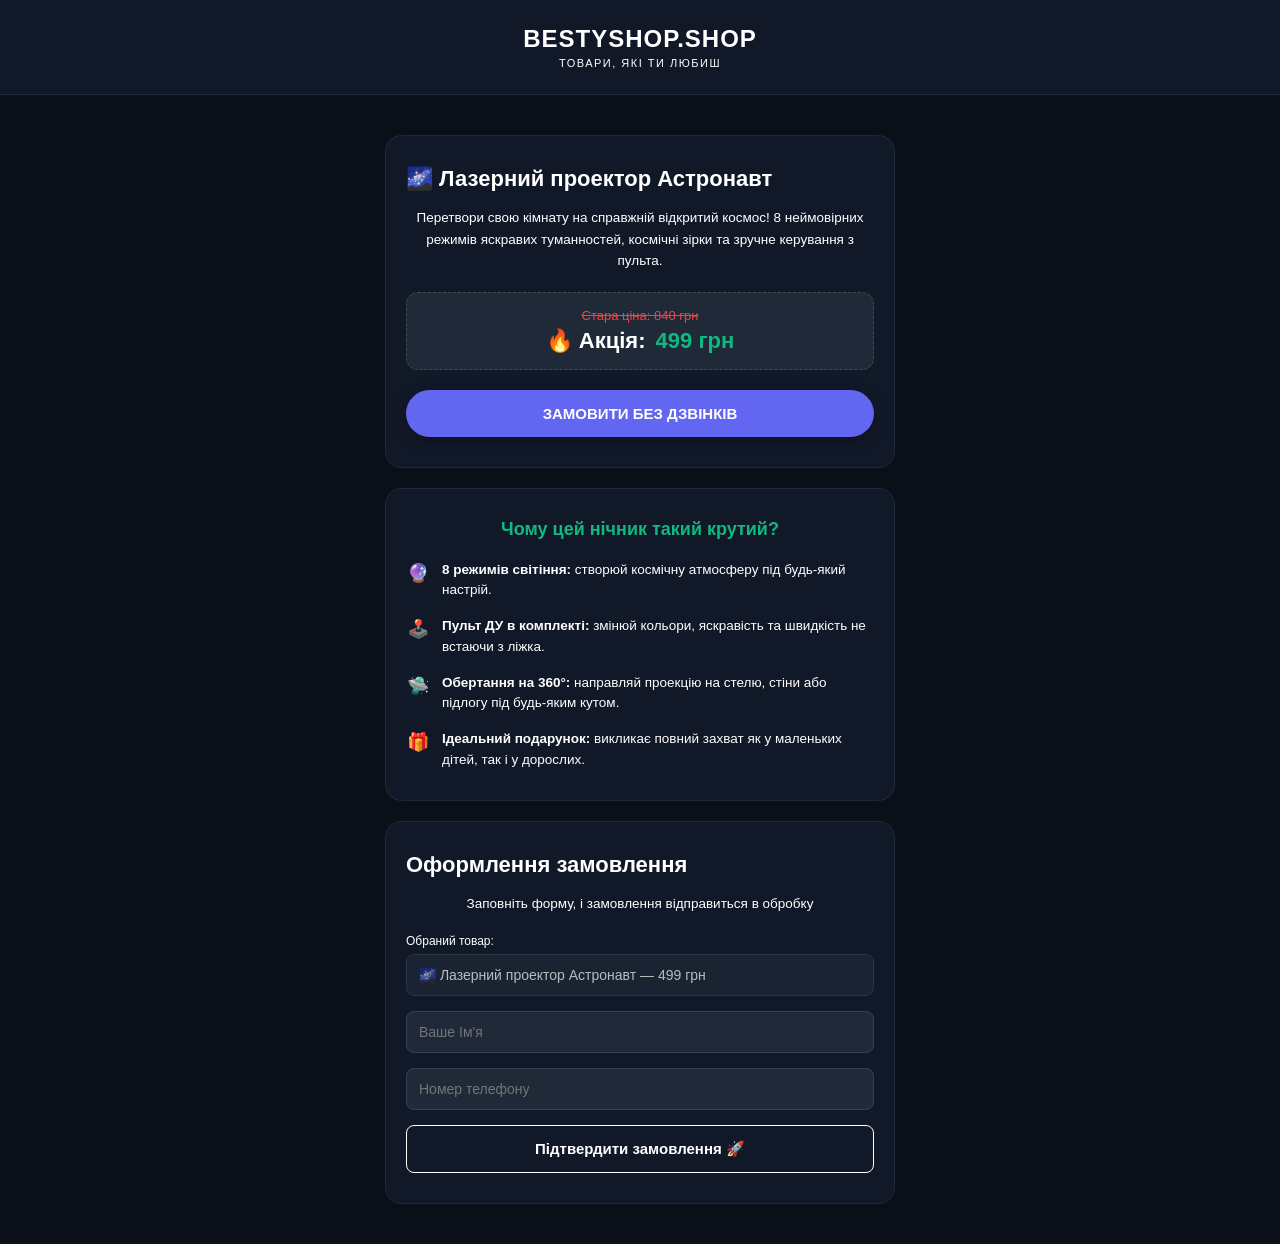
==== index.html @ 98877ea5 "Update index.html" ====
<!DOCTYPE html>
<html lang="uk">
<head>
    <meta charset="UTF-8">
    <meta name="viewport" content="width=device-width, initial-scale=1.0">
    <title id="siteTitle">Інтернет-магазин</title>
    <!-- Добавили версию v=7, чтобы гитхаб гарантированно сбросил кэш -->
    <link rel="stylesheet" href="style.css?v=7">
</head>
<body>

    <header>
        <div class="logo" id="mainLogo">LOGOTYPE</div>
        <p class="subtitle" id="mainSubtitle">ТОВАРИ, ЯКІ ТИ ЛЮБИШ</p>
    </header>

    <main>
        <!-- Головний блок товару -->
        <section class="main-offer-box">
            <h1 id="productName">Назва товару</h1>
            <p class="product-lead" id="productDescription">Короткий опис товару.</p>
            
            <div class="price-badge-box">
                <span class="old-price" id="oldPriceText">Стара ціна: 000 грн</span>
                <div class="action-price">
                    <span id="actionLabel">🔥 Акція:</span>
                    <span class="new-price" id="newPriceText">000 грн</span>
                </div>
            </div>
            
            <button class="order-anchor-btn" onclick="scrollToForm()" id="buttonText">ЗАМОВИТИ БЕЗ ДЗВІНКІВ</button>
        </section>

        <!-- Блок переваг -->
        <section class="benefits-box">
            <h2 id="benefitsTitle">Чому цей товар такий крутий?</h2>
            <div class="benefits-list" id="benefitsContainer">
                <!-- Картки вставляються автоматично -->
            </div>
        </section>

        <!-- Форма замовлення -->
        <section class="order-section" id="order-form-block">
            <div class="form-container">
                <h2>Оформлення замовлення</h2>
                <p class="form-subtitle" id="formSubtitle">Заповніть форму, і замовлення відправиться в обробку</p>
                
                <form id="landingOrderForm">
                    <label for="orderProduct" id="labelProduct">Обраний товар:</label>
                    <input type="text" id="orderProduct" readonly value="">
                    
                    <input type="text" id="userName" placeholder="Ваше Ім'я" required>
                    <input type="tel" id="userPhone" placeholder="Номер телефону" required>
                    
                    <button type="submit" class="submit-order-btn" id="submitBtnText">Підтвердити замовлення 🚀</button>
                </form>
            </div>
        </section>
    </main>

    <!-- СПЛИВАЮЧЕ ПОПАП ВІКНО ПО ЦЕНТРУ ЕКРАНА -->
    <div id="popupOverlay" class="popup-overlay">
        <div class="popup-box">
            <button class="popup-close-btn" onclick="closePopup()">&times;</button>
            <div id="statusMessage">
                <!-- Тут буде текст замовлення -->
            </div>
        </div>
    </div>

    <!-- ================================================================= -->
    <!-- ПОЛНОЦЕННЫЙ ПУЛЬТ УПРАВЛЕНИЯ САЙТОМ (РЕДАКТИРУЙ ТУТ) -->
    <!-- ================================================================= -->
    <script>
        const LANDING_CONFIG = {
            // 🎨 НАСТРОЙКА ЦВЕТОВ, БОРДЕРОВ И ДЕТАЛЕЙ Сайта
            styles: {
                bodyBg: "#0b0f17",          // Главный фон сайта
                headerBg: "#111827",        // Фон шапки сверху
                cardBg: "#111827",          // Фон основных блоков (оффер, преимущества, форма)
                priceBoxBg: "#1f2937",      // Фон плашки с ценами
                
                // Тексты и Акценты
                mainTextColor: "#ffffff",   // Цвет обычного текста (100% сочный белый)
                titleColor: "#ffffff",      // Цвет заголовков (H1, названий блоков)
                accentColor: "#10b981",     // Акцентный цвет (зеленая цена, заголовок преимуществ)
                oldPriceColor: "#ef4444",   // Цвет зачёркнутой старой цены
                
                // 🛑 НАСТРОЙКА БОРДЕРОВ (РАМОК БЛОКОВ)
                blockBorderSize: "1px",     // Толщина рамок блоков (1px, 2px, 3px и т.д.)
                blockBorderStyle: "solid",  // Стиль рамки блоков (solid — сплошная, dashed — пунктир)
                blockBorderColor: "#1f2937", // Цвет рамок вокруг блоков хедера и карточек
                
                // Поля ввода (Инпуты)
                inputBg: "#1f2937",         // Фон полей ввода имени и телефона
                inputTextColor: "#ffffff",  // Цвет текста, который вводит покупатель
                inputBorderColor: "#374151", // Цвет рамки вокруг инпутов
                
                // Кнопка 1 ("Заказать без звонков")
                btn1Bg: "#6366f1",          
                btn1HoverBg: "#4f46e5",     
                btn1TextColor: "#ffffff",   
                
                // Кнопка 2 (Нижняя кнопка формы)
                btn2Bg: "#111827",          
                btn2HoverBg: "#ffffff",     
                btn2TextColor: "#ffffff",   
                btn2TextHoverColor: "#111827" 
            },

            // 📝 НАСТРОЙКА ТЕКСТА И ОФФЕРА
            pageTitle: "Офіційний магазин | Купити вигідно",
            logoText: "bestyshop.shop",
            subtitleText: "ТОВАРИ, ЯКІ ТИ ЛЮБИШ",
            productName: "🌌 Лазерний проектор Астронавт",
            productDesc: "Перетвори свою кімнату на справжній відкритий космос! 8 неймовірних режимів яскравих туманностей, космічні зірки та зручне керування з пульта.",
            oldPrice: "Стара ціна: 840 грн",
            actionLabel: "🔥 Акція:",
            newPrice: "499 грн",
            buttonText: "ЗАМОВИТИ БЕЗ ДЗВІНКІВ",

            benefitsTitle: "Чому цей нічник такий крутий?",
            benefits: [
                { icon: "🔮", title: "8 режимів світіння:", text: "створюй космічну атмосферу під будь-який настрій." },
                { icon: "🕹️", title: "Пульт ДУ в комплекті:", text: "змінюй кольори, яскравість та швидкість не встаючи з ліжка." },
                { icon: "🛸", title: "Обертання на 360°:", text: "направляй проекцію на стелю, стіни або підлогу під будь-яким кутом." },
                { icon: "🎁", title: "Ідеальний подарунок:", text: "викликає повний захват як у маленьких дітей, так і у дорослих." }
            ]
        };

        // =================================================================
        // ЛОГИКА ДИНАМИЧЕСКОГО ПЕРЕКРАШИВАНИЯ И СТИЛИЗАЦИИ
        // =================================================================
        function applyStyles() {
            const root = document.documentElement;
            const s = LANDING_CONFIG.styles;
            
            root.style.setProperty('--body-bg', s.bodyBg);
            root.style.setProperty('--header-bg', s.headerBg);
            root.style.setProperty('--card-bg', s.cardBg);
            root.style.setProperty('--price-box-bg', s.priceBoxBg);
            root.style.setProperty('--main-text-color', s.mainTextColor);
            root.style.setProperty('--title-color', s.titleColor);
            root.style.setProperty('--accent-color', s.accentColor);
            root.style.setProperty('--old-price-color', s.oldPriceColor);
            
            root.style.setProperty('--block-border-size', s.blockBorderSize);
            root.style.setProperty('--block-border-style', s.blockBorderStyle);
            root.style.setProperty('--block-border-color', s.blockBorderColor);
            
            root.style.setProperty('--input-bg', s.inputBg);
            root.style.setProperty('--input-text-color', s.inputTextColor);
            root.style.setProperty('--input-border-color', s.inputBorderColor);
            root.style.setProperty('--btn1-bg', s.btn1Bg);
            root.style.setProperty('--btn1-hover-bg', s.btn1HoverBg);
            root.style.setProperty('--btn1-text-color', s.btn1TextColor);
            root.style.setProperty('--btn2-bg', s.btn2Bg);
            root.style.setProperty('--btn2-hover-bg', s.btn2HoverBg);
            root.style.setProperty('--btn2-text-color', s.btn2TextColor);
            root.style.setProperty('--btn2-text-hover-color', s.btn2TextHoverColor);
        }

        function initLanding() {
            applyStyles();

            document.title = LANDING_CONFIG.pageTitle;
            document.getElementById('mainLogo').innerText = LANDING_CONFIG.logoText;
            document.getElementById('mainSubtitle').innerText = LANDING_CONFIG.subtitleText;
            document.getElementById('productName').innerText = LANDING_CONFIG.productName;
            document.getElementById('productDescription').innerText = LANDING_CONFIG.productDesc;
            document.getElementById('oldPriceText').innerText = LANDING_CONFIG.oldPrice;
            document.getElementById('actionLabel').innerText = LANDING_CONFIG.actionLabel;
            document.getElementById('newPriceText').innerText = LANDING_CONFIG.newPrice;
            document.getElementById('buttonText').innerText = LANDING_CONFIG.buttonText;
            document.getElementById('benefitsTitle').innerText = LANDING_CONFIG.benefitsTitle;
            document.getElementById('orderProduct').value = `${LANDING_CONFIG.productName} — ${LANDING_CONFIG.newPrice}`;

            const container = document.getElementById('benefitsContainer');
            container.innerHTML = '';
            
            LANDING_CONFIG.benefits.forEach(item => {
                const row = document.createElement('div');
                row.className = 'benefit-item';
                row.innerHTML = `
                    <div class="benefit-icon">${item.icon}</div>
                    <div class="benefit-content">
                        <strong>${item.title}</strong> ${item.text}
                    </div>
                `;
                container.appendChild(row);
            });
        }

                                   function scrollToForm() {
            document.getElementById('order-form-block').scrollIntoView({ behavior: 'smooth' });
        }

        // Обработка формы, показ попапа и отправка в Телеграм
        document.getElementById('landingOrderForm').addEventListener('submit', function(e) {
            e.preventDefault();
            
            const product = document.getElementById('orderProduct').value;
            const name = document.getElementById('userName').value;
            const phone = document.getElementById('userPhone').value;
            const status = document.getElementById('statusMessage');
            
            // 1. Формируем текст для попапа на сайте
            status.innerHTML = `<h3>🎉 Замовлення прийнято!</h3>
                                <p class="popup-p">Ми вже передали вашу заявку менеджеру.</p>
                                <hr class="popup-hr">
                                <p class="popup-detail"><b>Товар:</b> ${product}</p>
                                <p class="popup-detail"><b>Ім'я:</b> ${name}</p>
                                <p class="popup-detail"><b>Телефон:</b> ${phone}</p>`;
            
            // 2. Включаем показ белого попапа на экране
            document.getElementById('popupOverlay').classList.add('active');

            // 3. Сообщение для Телеграма
            const message = `🔔 <b>Новая заявка!</b>\n📦 <b>Товар:</b> ${product}\n👤 <b>Имя:</b> ${name}\n📞 <b>Телефон:</b> ${phone}`;
            
            // 4. Безопасная расшифровка токена и ID чата "на лету"
            const encToken = 'ODgwNjE4OTkzMTpBQUdxOGtaQmllV3h0SU9HNzVCbVVsdXlZaUpvd2ZoWTNn';
            const encChatId = 'NTA5MDk4NzA0'; // Твой ID чата (509098704) в зашифрованном виде
            
            const token = atob(encToken); 
            const chatId = atob(encChatId); 
            const url = `https://telegram.org{token}/sendMessage`;

            fetch(url, {
                method: 'POST',
                headers: { 'Content-Type': 'application/json' },
                body: JSON.stringify({
                    chat_id: chatId,
                    text: message,
                    parse_mode: 'HTML'
                })
            })
            .then(response => {
                if (!response.ok) {
                    console.error('Ошибка отправки в Телеграм');
                }
            })
            .catch(error => console.error('Ошибка сети:', error));

            // 5. Сбрасываем поля формы
            document.getElementById('landingOrderForm').reset();
            document.getElementById('orderProduct').value = `${LANDING_CONFIG.productName} — ${LANDING_CONFIG.newPrice}`;
        }); // Все скобки закрыты!

        function closePopup() {
            document.getElementById('popupOverlay').classList.remove('active');
        }

        window.onload = initLanding;
 </script>
</body>
</html>
---- style.css ----
body {
    margin: 0;
    font-family: -apple-system, BlinkMacSystemFont, "Segoe UI", Roboto, Helvetica, Arial, sans-serif;
    background: var(--body-bg);
    color: var(--main-text-color);
    overflow-x: hidden;
}
header {
    width: 100%;
    padding: 25px 20px;
    text-align: center;
    background: var(--header-bg);
    border-bottom: var(--block-border-size) var(--block-border-style) var(--block-border-color);
    box-sizing: border-box;
}
.logo {
    font-size: 24px;
    font-weight: 800;
    color: var(--title-color);
    text-transform: uppercase;
    letter-spacing: 1px;
}
.subtitle {
    color: var(--main-text-color);
    margin: 4px 0 0 0;
    font-size: 11px;
    text-transform: uppercase;
    letter-spacing: 1.5px;
}
main {
    max-width: 550px;
    margin: 0 auto;
    padding: 20px;
    box-sizing: border-box;
}

/* КАРТОЧКИ КОНТЕНТА С УПРАВЛЯЕМЫМИ БОРДЕРАМИ */
.main-offer-box, .benefits-box, .form-container {
    background: var(--card-bg);
    border: var(--block-border-size) var(--block-border-style) var(--block-border-color);
    border-radius: 16px;
    padding: 30px 20px;
    margin: 20px 0;
    box-sizing: border-box;
}
.main-offer-box h1, .form-container h2 {
    font-size: 22px;
    font-weight: 700;
    margin: 0 0 15px 0;
    color: var(--title-color);
}
.product-lead, .form-subtitle {
    font-size: 13.5px;
    line-height: 1.6;
    color: var(--main-text-color);
    margin: 0 0 20px 0;
    text-align: center;
}

/* ПЛАШКА ЦЕН */
.price-badge-box {
    background: var(--price-box-bg);
    border: 1px dashed rgba(255,255,255,0.15);
    border-radius: 12px;
    padding: 15px;
    margin-bottom: 20px;
    text-align: center;
}
.old-price {
    display: block;
    text-decoration: line-through;
    color: var(--old-price-color);
    font-size: 13px;
    margin-bottom: 5px;
}
.action-price {
    font-size: 22px;
    font-weight: 800;
    color: var(--title-color);
}
.new-price {
    color: var(--accent-color);
    margin-left: 4px;
}

/* КНОПКА 1 (КАПСУЛА) */
.order-anchor-btn {
    width: 100%;
    padding: 15px;
    background: var(--btn1-bg);
    color: var(--btn1-text-color);
    border: none;
    border-radius: 25px;
    font-size: 15px;
    font-weight: 700;
    cursor: pointer;
    text-transform: uppercase;
    box-shadow: 0 4px 14px rgba(0, 0, 0, 0.2);
    transition: background 0.2s, transform 0.1s;
}
.order-anchor-btn:hover { background: var(--btn1-hover-bg); }
.order-anchor-btn:active { transform: scale(0.98); }

/* ПРЕИМУЩЕСТВА */
.benefits-box h2 {
    font-size: 18px;
    font-weight: 700;
    text-align: center;
    margin: 0 0 20px 0;
    color: var(--accent-color);
}
.benefits-list {
    display: flex;
    flex-direction: column;
    gap: 16px;
}
.benefit-item {
    display: flex;
    align-items: flex-start;
    gap: 12px;
    font-size: 13.5px;
    line-height: 1.5;
}
.benefit-icon {
    font-size: 18px;
    min-width: 24px;
    text-align: center;
}
.benefit-content strong {
    color: var(--title-color);
}

/* ПОЛЯ ВВОДА (ИНПУТЫ) */
form label { display: block; margin-bottom: 6px; color: var(--main-text-color); font-size: 12px; }
form input {
    width: 100%;
    padding: 12px;
    margin-bottom: 15px;
    border-radius: 8px;
    border: 1px solid var(--input-border-color);
    background: var(--input-bg);
    color: var(--input-text-color);
    font-size: 14px;
    box-sizing: border-box;
}
form input:focus { border-color: var(--btn1-bg); outline: none; }
#orderProduct { opacity: 0.7; cursor: not-allowed; }

/* КНОПКА 2 (ОТПРАВКА) */
.submit-order-btn {
    width: 100%;
    padding: 14px;
    background: var(--btn2-bg);
    border: 1px solid var(--title-color);
    border-radius: 8px;
    color: var(--btn2-text-color);
    font-size: 15px;
    font-weight: 700;
    cursor: pointer;
    transition: all 0.2s;
}
.submit-order-btn:hover { 
    background: var(--btn2-hover-bg); 
    color: var(--btn2-text-hover-color); 
}

/* СТИЛИ ДЛЯ МОДНОГО ПОПАПУ ПО ЦЕНТРУ ЕКРАНА */
.popup-overlay {
    position: fixed;
    top: 0;
    left: 0;
    width: 100%;
    height: 100%;
    background: rgba(0, 0, 0, 0.75);
    backdrop-filter: blur(4px);
    display: flex;
    align-items: center;
    justify-content: center;
    z-index: 1000;
    opacity: 0;
    pointer-events: none;
    transition: opacity 0.3s ease;
}
.popup-overlay.active {
    opacity: 1;
    pointer-events: auto;
}
.popup-box {
    background: #ffffff; 
    color: #111827;     
    padding: 35px 25px;
    border-radius: 20px;
    max-width: 400px;
    width: 90%;
    position: relative;
    box-shadow: 0 25px 50px -12px rgba(0, 0, 0, 0.5);
    text-align: center;
    box-sizing: border-box;
    transform: scale(0.85);
    transition: transform 0.3s ease;
}
.popup-overlay.active .popup-box {
    transform: scale(1);
}
.popup-close-btn {
    position: absolute;
    top: 12px;
    right: 15px;
    background: transparent;
    border: none;
    font-size: 28px;
    font-weight: 300;
    color: #9ca3af;
    cursor: pointer;
    line-height: 1;
}
.popup-close-btn:hover { color: #111827; }

#statusMessage h3 {
    margin: 0 0 10px 0;
    color: #10b981; 
    font-size: 22px;
}
.popup-p { margin: 0 0 15px 0; color: #4b5563; font-size: 14px; }
.popup-hr { border: none; border-top: 1px solid #e5e7eb; margin: 15px 0; }
.popup-detail { text-align: left; margin: 6px 0; font-size: 14px; color: #111827; }
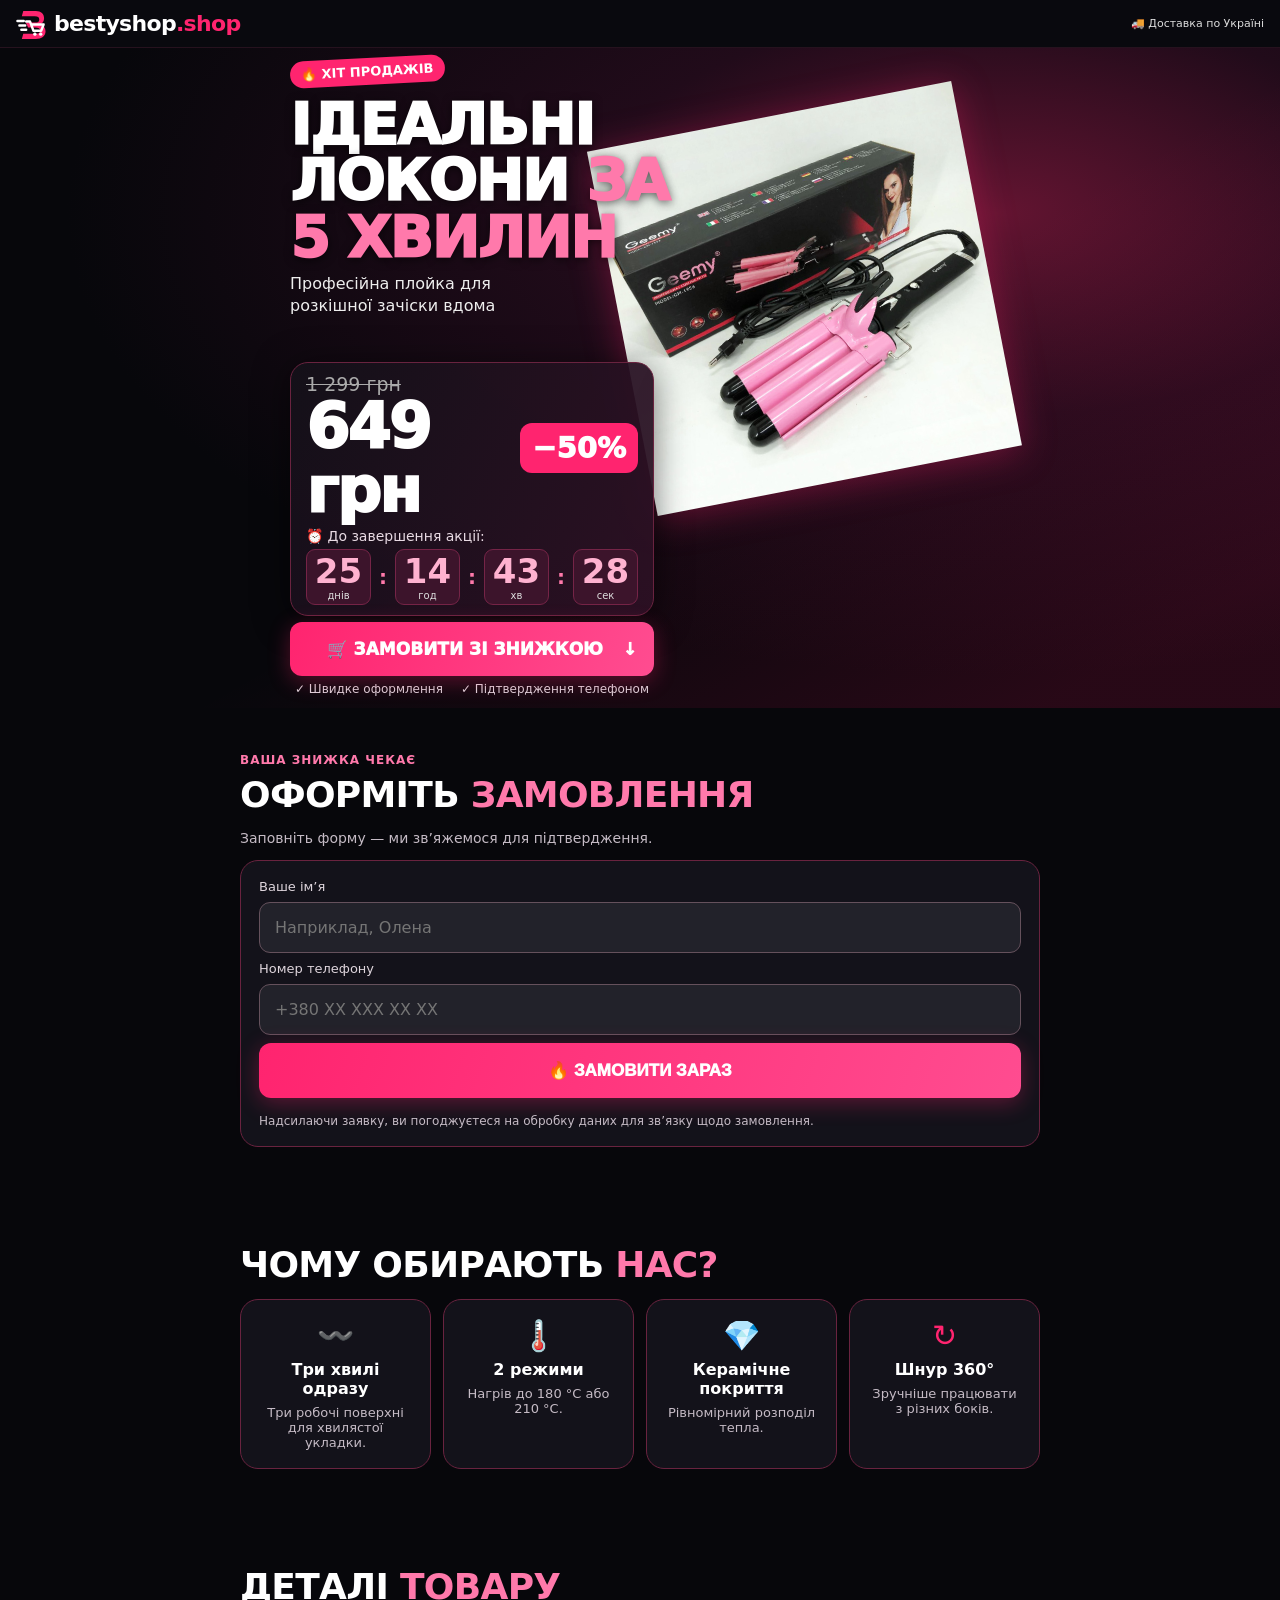
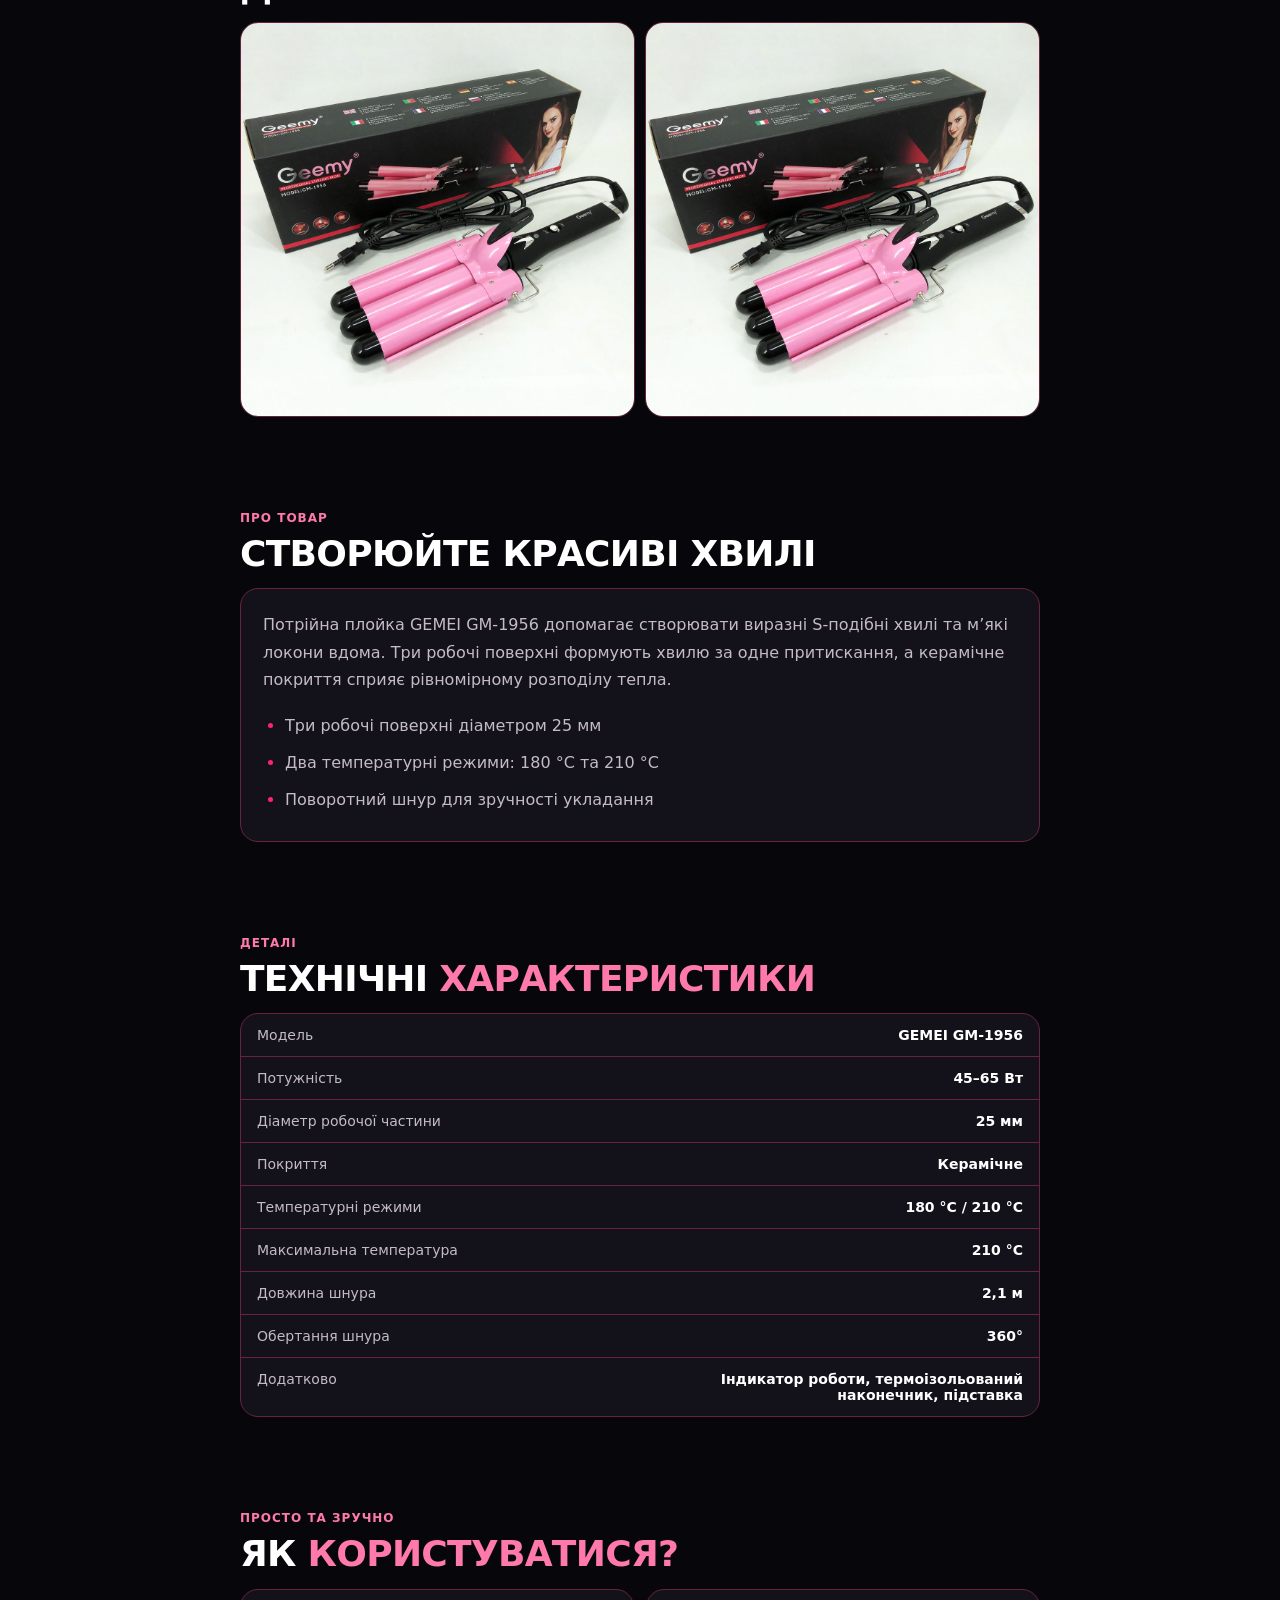
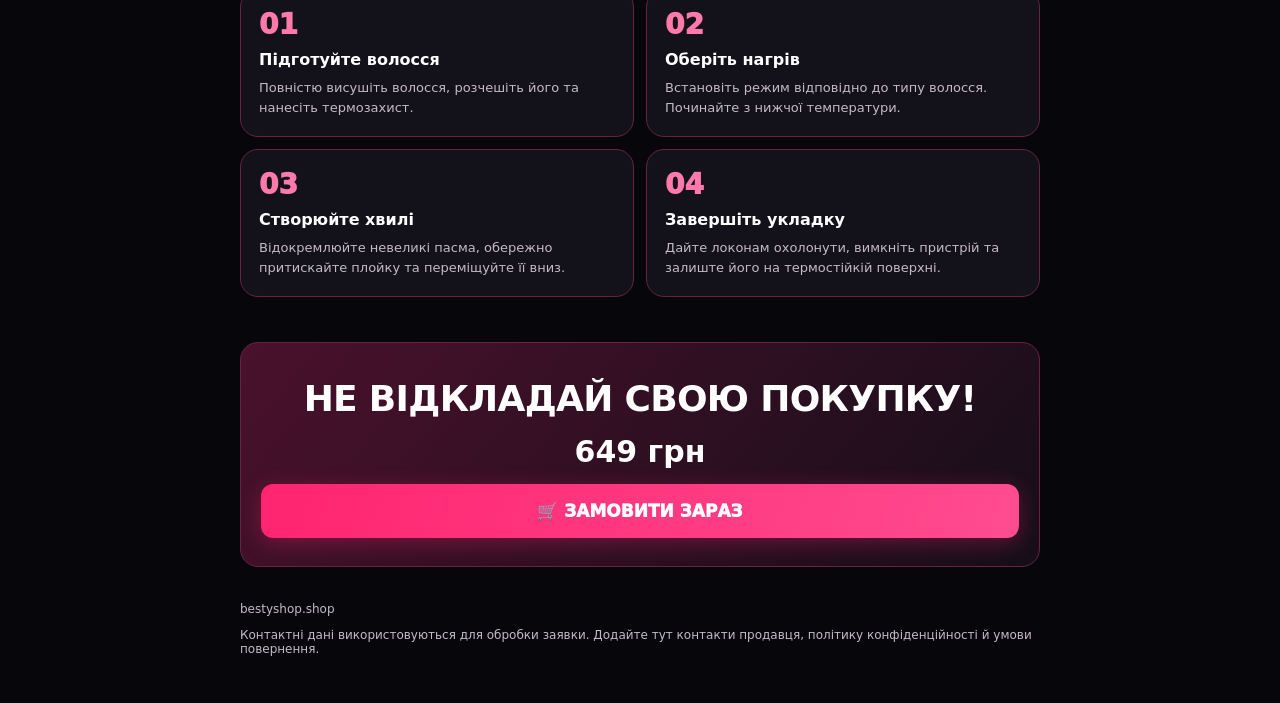
==== commit 1aef7aef: "Add files via upload" ====
--- a/index.html
+++ b/index.html
@@ -1,257 +1,20 @@
-<!DOCTYPE html>
-<html lang="uk">
-<head>
-    <meta charset="UTF-8">
-    <meta name="viewport" content="width=device-width, initial-scale=1.0">
-    <title id="siteTitle">Інтернет-магазин</title>
-    <!-- Добавили версию v=7, чтобы гитхаб гарантированно сбросил кэш -->
-    <link rel="stylesheet" href="style.css?v=7">
-</head>
-<body>
-
-    <header>
-        <div class="logo" id="mainLogo">LOGOTYPE</div>
-        <p class="subtitle" id="mainSubtitle">ТОВАРИ, ЯКІ ТИ ЛЮБИШ</p>
-    </header>
-
-    <main>
-        <!-- Головний блок товару -->
-        <section class="main-offer-box">
-            <h1 id="productName">Назва товару</h1>
-            <p class="product-lead" id="productDescription">Короткий опис товару.</p>
-            
-            <div class="price-badge-box">
-                <span class="old-price" id="oldPriceText">Стара ціна: 000 грн</span>
-                <div class="action-price">
-                    <span id="actionLabel">🔥 Акція:</span>
-                    <span class="new-price" id="newPriceText">000 грн</span>
-                </div>
-            </div>
-            
-            <button class="order-anchor-btn" onclick="scrollToForm()" id="buttonText">ЗАМОВИТИ БЕЗ ДЗВІНКІВ</button>
-        </section>
-
-        <!-- Блок переваг -->
-        <section class="benefits-box">
-            <h2 id="benefitsTitle">Чому цей товар такий крутий?</h2>
-            <div class="benefits-list" id="benefitsContainer">
-                <!-- Картки вставляються автоматично -->
-            </div>
-        </section>
-
-        <!-- Форма замовлення -->
-        <section class="order-section" id="order-form-block">
-            <div class="form-container">
-                <h2>Оформлення замовлення</h2>
-                <p class="form-subtitle" id="formSubtitle">Заповніть форму, і замовлення відправиться в обробку</p>
-                
-                <form id="landingOrderForm">
-                    <label for="orderProduct" id="labelProduct">Обраний товар:</label>
-                    <input type="text" id="orderProduct" readonly value="">
-                    
-                    <input type="text" id="userName" placeholder="Ваше Ім'я" required>
-                    <input type="tel" id="userPhone" placeholder="Номер телефону" required>
-                    
-                    <button type="submit" class="submit-order-btn" id="submitBtnText">Підтвердити замовлення 🚀</button>
-                </form>
-            </div>
-        </section>
-    </main>
-
-    <!-- СПЛИВАЮЧЕ ПОПАП ВІКНО ПО ЦЕНТРУ ЕКРАНА -->
-    <div id="popupOverlay" class="popup-overlay">
-        <div class="popup-box">
-            <button class="popup-close-btn" onclick="closePopup()">&times;</button>
-            <div id="statusMessage">
-                <!-- Тут буде текст замовлення -->
-            </div>
-        </div>
-    </div>
-
-    <!-- ================================================================= -->
-    <!-- ПОЛНОЦЕННЫЙ ПУЛЬТ УПРАВЛЕНИЯ САЙТОМ (РЕДАКТИРУЙ ТУТ) -->
-    <!-- ================================================================= -->
-    <script>
-        const LANDING_CONFIG = {
-            // 🎨 НАСТРОЙКА ЦВЕТОВ, БОРДЕРОВ И ДЕТАЛЕЙ Сайта
-            styles: {
-                bodyBg: "#0b0f17",          // Главный фон сайта
-                headerBg: "#111827",        // Фон шапки сверху
-                cardBg: "#111827",          // Фон основных блоков (оффер, преимущества, форма)
-                priceBoxBg: "#1f2937",      // Фон плашки с ценами
-                
-                // Тексты и Акценты
-                mainTextColor: "#ffffff",   // Цвет обычного текста (100% сочный белый)
-                titleColor: "#ffffff",      // Цвет заголовков (H1, названий блоков)
-                accentColor: "#10b981",     // Акцентный цвет (зеленая цена, заголовок преимуществ)
-                oldPriceColor: "#ef4444",   // Цвет зачёркнутой старой цены
-                
-                // 🛑 НАСТРОЙКА БОРДЕРОВ (РАМОК БЛОКОВ)
-                blockBorderSize: "1px",     // Толщина рамок блоков (1px, 2px, 3px и т.д.)
-                blockBorderStyle: "solid",  // Стиль рамки блоков (solid — сплошная, dashed — пунктир)
-                blockBorderColor: "#1f2937", // Цвет рамок вокруг блоков хедера и карточек
-                
-                // Поля ввода (Инпуты)
-                inputBg: "#1f2937",         // Фон полей ввода имени и телефона
-                inputTextColor: "#ffffff",  // Цвет текста, который вводит покупатель
-                inputBorderColor: "#374151", // Цвет рамки вокруг инпутов
-                
-                // Кнопка 1 ("Заказать без звонков")
-                btn1Bg: "#6366f1",          
-                btn1HoverBg: "#4f46e5",     
-                btn1TextColor: "#ffffff",   
-                
-                // Кнопка 2 (Нижняя кнопка формы)
-                btn2Bg: "#111827",          
-                btn2HoverBg: "#ffffff",     
-                btn2TextColor: "#ffffff",   
-                btn2TextHoverColor: "#111827" 
-            },
-
-            // 📝 НАСТРОЙКА ТЕКСТА И ОФФЕРА
-            pageTitle: "Офіційний магазин | Купити вигідно",
-            logoText: "bestyshop.shop",
-            subtitleText: "ТОВАРИ, ЯКІ ТИ ЛЮБИШ",
-            productName: "🌌 Лазерний проектор Астронавт",
-            productDesc: "Перетвори свою кімнату на справжній відкритий космос! 8 неймовірних режимів яскравих туманностей, космічні зірки та зручне керування з пульта.",
-            oldPrice: "Стара ціна: 840 грн",
-            actionLabel: "🔥 Акція:",
-            newPrice: "499 грн",
-            buttonText: "ЗАМОВИТИ БЕЗ ДЗВІНКІВ",
-
-            benefitsTitle: "Чому цей нічник такий крутий?",
-            benefits: [
-                { icon: "🔮", title: "8 режимів світіння:", text: "створюй космічну атмосферу під будь-який настрій." },
-                { icon: "🕹️", title: "Пульт ДУ в комплекті:", text: "змінюй кольори, яскравість та швидкість не встаючи з ліжка." },
-                { icon: "🛸", title: "Обертання на 360°:", text: "направляй проекцію на стелю, стіни або підлогу під будь-яким кутом." },
-                { icon: "🎁", title: "Ідеальний подарунок:", text: "викликає повний захват як у маленьких дітей, так і у дорослих." }
-            ]
-        };
-
-        // =================================================================
-        // ЛОГИКА ДИНАМИЧЕСКОГО ПЕРЕКРАШИВАНИЯ И СТИЛИЗАЦИИ
-        // =================================================================
-        function applyStyles() {
-            const root = document.documentElement;
-            const s = LANDING_CONFIG.styles;
-            
-            root.style.setProperty('--body-bg', s.bodyBg);
-            root.style.setProperty('--header-bg', s.headerBg);
-            root.style.setProperty('--card-bg', s.cardBg);
-            root.style.setProperty('--price-box-bg', s.priceBoxBg);
-            root.style.setProperty('--main-text-color', s.mainTextColor);
-            root.style.setProperty('--title-color', s.titleColor);
-            root.style.setProperty('--accent-color', s.accentColor);
-            root.style.setProperty('--old-price-color', s.oldPriceColor);
-            
-            root.style.setProperty('--block-border-size', s.blockBorderSize);
-            root.style.setProperty('--block-border-style', s.blockBorderStyle);
-            root.style.setProperty('--block-border-color', s.blockBorderColor);
-            
-            root.style.setProperty('--input-bg', s.inputBg);
-            root.style.setProperty('--input-text-color', s.inputTextColor);
-            root.style.setProperty('--input-border-color', s.inputBorderColor);
-            root.style.setProperty('--btn1-bg', s.btn1Bg);
-            root.style.setProperty('--btn1-hover-bg', s.btn1HoverBg);
-            root.style.setProperty('--btn1-text-color', s.btn1TextColor);
-            root.style.setProperty('--btn2-bg', s.btn2Bg);
-            root.style.setProperty('--btn2-hover-bg', s.btn2HoverBg);
-            root.style.setProperty('--btn2-text-color', s.btn2TextColor);
-            root.style.setProperty('--btn2-text-hover-color', s.btn2TextHoverColor);
-        }
-
-        function initLanding() {
-            applyStyles();
-
-            document.title = LANDING_CONFIG.pageTitle;
-            document.getElementById('mainLogo').innerText = LANDING_CONFIG.logoText;
-            document.getElementById('mainSubtitle').innerText = LANDING_CONFIG.subtitleText;
-            document.getElementById('productName').innerText = LANDING_CONFIG.productName;
-            document.getElementById('productDescription').innerText = LANDING_CONFIG.productDesc;
-            document.getElementById('oldPriceText').innerText = LANDING_CONFIG.oldPrice;
-            document.getElementById('actionLabel').innerText = LANDING_CONFIG.actionLabel;
-            document.getElementById('newPriceText').innerText = LANDING_CONFIG.newPrice;
-            document.getElementById('buttonText').innerText = LANDING_CONFIG.buttonText;
-            document.getElementById('benefitsTitle').innerText = LANDING_CONFIG.benefitsTitle;
-            document.getElementById('orderProduct').value = `${LANDING_CONFIG.productName} — ${LANDING_CONFIG.newPrice}`;
-
-            const container = document.getElementById('benefitsContainer');
-            container.innerHTML = '';
-            
-            LANDING_CONFIG.benefits.forEach(item => {
-                const row = document.createElement('div');
-                row.className = 'benefit-item';
-                row.innerHTML = `
-                    <div class="benefit-icon">${item.icon}</div>
-                    <div class="benefit-content">
-                        <strong>${item.title}</strong> ${item.text}
-                    </div>
-                `;
-                container.appendChild(row);
-            });
-        }
-
-                                   function scrollToForm() {
-            document.getElementById('order-form-block').scrollIntoView({ behavior: 'smooth' });
-        }
-
-        // Обработка формы, показ попапа и отправка в Телеграм
-        document.getElementById('landingOrderForm').addEventListener('submit', function(e) {
-            e.preventDefault();
-            
-            const product = document.getElementById('orderProduct').value;
-            const name = document.getElementById('userName').value;
-            const phone = document.getElementById('userPhone').value;
-            const status = document.getElementById('statusMessage');
-            
-            // 1. Формируем текст для попапа на сайте
-            status.innerHTML = `<h3>🎉 Замовлення прийнято!</h3>
-                                <p class="popup-p">Ми вже передали вашу заявку менеджеру.</p>
-                                <hr class="popup-hr">
-                                <p class="popup-detail"><b>Товар:</b> ${product}</p>
-                                <p class="popup-detail"><b>Ім'я:</b> ${name}</p>
-                                <p class="popup-detail"><b>Телефон:</b> ${phone}</p>`;
-            
-            // 2. Включаем показ белого попапа на экране
-            document.getElementById('popupOverlay').classList.add('active');
-
-            // 3. Сообщение для Телеграма
-            const message = `🔔 <b>Новая заявка!</b>\n📦 <b>Товар:</b> ${product}\n👤 <b>Имя:</b> ${name}\n📞 <b>Телефон:</b> ${phone}`;
-            
-            // 4. Безопасная расшифровка токена и ID чата "на лету"
-            const encToken = 'ODgwNjE4OTkzMTpBQUdxOGtaQmllV3h0SU9HNzVCbVVsdXlZaUpvd2ZoWTNn';
-            const encChatId = 'NTA5MDk4NzA0'; // Твой ID чата (509098704) в зашифрованном виде
-            
-            const token = atob(encToken); 
-            const chatId = atob(encChatId); 
-            const url = `https://telegram.org{token}/sendMessage`;
-
-            fetch(url, {
-                method: 'POST',
-                headers: { 'Content-Type': 'application/json' },
-                body: JSON.stringify({
-                    chat_id: chatId,
-                    text: message,
-                    parse_mode: 'HTML'
-                })
-            })
-            .then(response => {
-                if (!response.ok) {
-                    console.error('Ошибка отправки в Телеграм');
-                }
-            })
-            .catch(error => console.error('Ошибка сети:', error));
-
-            // 5. Сбрасываем поля формы
-            document.getElementById('landingOrderForm').reset();
-            document.getElementById('orderProduct').value = `${LANDING_CONFIG.productName} — ${LANDING_CONFIG.newPrice}`;
-        }); // Все скобки закрыты!
-
-        function closePopup() {
-            document.getElementById('popupOverlay').classList.remove('active');
-        }
-
-        window.onload = initLanding;
- </script>
-</body>
-</html>
+<!doctype html><html lang="uk"><head><meta charset="utf-8"><meta name="viewport" content="width=device-width,initial-scale=1,viewport-fit=cover"><meta name="theme-color" content="#07070b"><title>Акційна пропозиція</title><link rel="stylesheet" href="style.css"><script defer src="config.js"></script><script defer src="script.js"></script></head><body>
+<header class="top"><a class="brand brand-logo" href="#top" id="brand" aria-label="Bestyshop — на початок">
+<svg class="brand-icon" viewBox="0 0 64 64" aria-hidden="true"><path d="M15 6h26c11 0 17 6 17 15 0 6-3 10-8 13 7 2 11 7 11 14 0 10-8 16-20 16H12l3-11h26c6 0 9-2 9-6 0-5-4-7-10-7H25l-5-10h20c5 0 8-2 8-6 0-5-3-7-9-7H12z" fill="currentColor"/><path d="M3 27h13m-9 9h12m-8 9h10m0-17h8l7 19h16l5-13H32" fill="none" stroke="#ffffff" stroke-width="5" stroke-linecap="round" stroke-linejoin="round"/><circle cx="39" cy="54" r="3" fill="#ffffff"/><circle cx="51" cy="54" r="3" fill="#ffffff"/></svg>
+<span class="brand-wordmark"><strong id="brand-name">bestyshop</strong><strong class="brand-domain">.shop</strong></span></a><span class="top-note">🚚 Доставка по Україні</span></header>
+<main><section class="hero" id="top"><div class="glow"></div><div class="hero-inner">
+<div class="hero-copy"><span class="badge" id="badge">🔥 ХІТ ПРОДАЖІВ</span><h1 id="headline">ІДЕАЛЬНІ<br>ЛОКОНИ<br><em>ЗА 5 ХВИЛИН</em></h1><p id="subtitle">Професійна плойка для розкішної зачіски вдома</p></div>
+<div class="hero-product"><img id="hero-image" src="images/product.svg" alt="Фото товару"></div>
+<div class="offer"><div class="offer-top"><div><del id="old-price">1299 грн</del><div class="price" id="price">649 <small>грн</small></div></div><span class="off" id="off">−50%</span></div><div class="count-label">⏰ До завершення акції:</div><div class="countdown" id="countdown"><div id="days-box"><strong id="days">00</strong><small>днів</small></div><b>:</b><div><strong id="hours">00</strong><small>год</small></div><b>:</b><div><strong id="minutes">00</strong><small>хв</small></div><b>:</b><div><strong id="seconds">00</strong><small>сек</small></div></div><div class="expired" id="expired" hidden>Уточніть актуальність пропозиції</div></div>
+<a class="primary hero-button" href="#order">🛒 ЗАМОВИТИ ЗІ ЗНИЖКОЮ <span>↓</span></a><div class="hero-trust"><span>✓ Швидке оформлення</span><span>✓ Підтвердження телефоном</span></div>
+</div></section>
+<section class="section wrap" id="order"><div class="section-tag">ВАША ЗНИЖКА ЧЕКАЄ</div><h2>ОФОРМІТЬ <em>ЗАМОВЛЕННЯ</em></h2><p class="sub">Заповніть форму — ми зв’яжемося для підтвердження.</p><form id="order-form" class="order-card"><label for="name">Ваше ім’я</label><input id="name" name="name" autocomplete="name" placeholder="Наприклад, Олена" required minlength="2" maxlength="80"><label for="phone">Номер телефону</label><input id="phone" name="phone" type="tel" autocomplete="tel" inputmode="tel" placeholder="+380 XX XXX XX XX" required><input class="trap" name="website" tabindex="-1" autocomplete="off" aria-hidden="true"><button class="primary" id="send" type="submit">🔥 ЗАМОВИТИ ЗАРАЗ</button><p id="status" role="status" aria-live="polite"></p><small>Надсилаючи заявку, ви погоджуєтеся на обробку даних для зв’язку щодо замовлення.</small></form></section>
+<section class="section wrap" id="benefits-section"><h2>ЧОМУ ОБИРАЮТЬ <em>НАС?</em></h2><div class="cards" id="benefits"></div></section>
+<section class="section wrap" id="gallery-section"><h2>ДЕТАЛІ <em>ТОВАРУ</em></h2><div class="gallery" id="gallery"></div></section>
+<section class="section wrap" id="reviews-section"><h2>ВІДГУКИ <em>ПОКУПЦІВ</em></h2><div class="reviews" id="reviews"></div></section>
+<section class="section wrap" id="description-section"><span class="section-tag">ПРО ТОВАР</span><h2 id="description-heading">СТВОРЮЙТЕ <em>КРАСИВІ ХВИЛІ</em></h2><div class="description-card"><p id="description-text"></p><ul id="description-points"></ul></div></section>
+<section class="section wrap" id="specs-section"><span class="section-tag">ДЕТАЛІ</span><h2>ТЕХНІЧНІ <em>ХАРАКТЕРИСТИКИ</em></h2><div class="specs" id="specs"></div></section>
+<section class="section wrap" id="usage-section"><span class="section-tag">ПРОСТО ТА ЗРУЧНО</span><h2>ЯК <em>КОРИСТУВАТИСЯ?</em></h2><div class="usage" id="usage"></div></section>
+<section class="bottom wrap"><h2 id="bottom-title">ЗАБЕРИ СВОЮ ЗНИЖКУ!</h2><div class="bottom-price" id="bottom-price"></div><a class="primary" href="#order">🛒 ЗАМОВИТИ ЗАРАЗ</a></section></main>
+<footer class="wrap footer"><span id="footer-brand">Geemy</span><p>Контактні дані використовуються для обробки заявки. Додайте тут контакти продавця, політику конфіденційності й умови повернення.</p></footer>
+</body></html>
--- a/style.css
+++ b/style.css
@@ -1,226 +1,112 @@
-body {
-    margin: 0;
-    font-family: -apple-system, BlinkMacSystemFont, "Segoe UI", Roboto, Helvetica, Arial, sans-serif;
-    background: var(--body-bg);
-    color: var(--main-text-color);
-    overflow-x: hidden;
+:root{
+--bg:#07070b;--card:#13121a;--card2:#21121e;--text:#fff;--muted:#c5bbc5;
+--accent:#ff246f;--accent-light:#ff79ab;--border:#69233f;
+--radius:18px;--border-width:1px;--font:system-ui,-apple-system,"Segoe UI",Arial,sans-serif;
 }
-header {
-    width: 100%;
-    padding: 25px 20px;
-    text-align: center;
-    background: var(--header-bg);
-    border-bottom: var(--block-border-size) var(--block-border-style) var(--block-border-color);
-    box-sizing: border-box;
+*{box-sizing:border-box}html{scroll-behavior:smooth}body{margin:0;background:var(--bg);color:var(--text);font-family:var(--font)}[hidden]{display:none!important}
+a{color:inherit}.wrap{width:min(100% - 32px,800px);margin:auto}.top{height:48px;display:flex;align-items:center;justify-content:space-between;padding:0 16px;background:#09090e;border-bottom:1px solid #26121e}.brand{text-decoration:none;font-size:22px;font-weight:900;letter-spacing:-1px}.brand span{color:var(--accent)}.top-note{font-size:11px;color:#ddd}
+.hero{position:relative;overflow:hidden;isolation:isolate;background:radial-gradient(ellipse at 78% 25%,#631431 0%,#210b1a 29%,var(--bg) 66%)}
+.glow{position:absolute;inset:0;z-index:-1;background:linear-gradient(150deg,transparent 55%,#fd136322 90%)}
+.hero-inner{position:relative;width:min(100% - 28px,700px);margin:auto;min-height:calc(100svh - 48px);display:flex;flex-direction:column;justify-content:space-between;gap:6px;padding:10px 0 max(12px,env(safe-area-inset-bottom))}
+.hero-copy{position:relative;z-index:2;width:72%}.badge{display:inline-block;background:var(--accent);padding:6px 11px;border-radius:100px;font-size:clamp(10px,2.8vw,13px);font-weight:900;color:#fff;transform:rotate(-3deg)}
+h1{font-size:clamp(27px,8.7vw,57px);line-height:.99;letter-spacing:-1.4px;font-weight:1000;margin:12px 0 7px;text-shadow:0 2px 10px #0009}
+h1 em,h2 em{color:var(--accent-light);font-style:normal} .hero-copy p{color:#eee;font-size:clamp(11px,3.1vw,16px);line-height:1.35;margin:0;max-width:230px}
+.hero-product{position:absolute;right:-8%;top:5%;width:64%;height:54%;z-index:1;pointer-events:none;filter:drop-shadow(0 5px 18px #ff246f55)}.hero-product img{width:100%;height:100%;object-fit:contain;transform:rotate(-11deg)}.sale-bubble{position:absolute;right:15%;bottom:8%;background:var(--accent);border-radius:50%;padding:12px;font-size:clamp(14px,4vw,24px);font-weight:1000;transform:rotate(10deg)}
+.offer{position:relative;z-index:3;margin-top:auto;background:linear-gradient(115deg,#141019ed,#2d1024ef);border:var(--border-width) solid var(--border);border-radius:var(--radius);padding:10px 15px;box-shadow:0 5px 35px #0008}
+.offer-top{display:flex;justify-content:space-between;align-items:center;gap:12px}.offer del{color:#aaa;font-size:clamp(13px,3.7vw,19px)}.price{font-size:clamp(39px,11.5vw,62px);font-weight:1000;letter-spacing:-2px;line-height:1.03}.price small{font-size:.5em}.off{background:var(--accent);padding:8px 12px;border-radius:12px;font-size:clamp(18px,5vw,29px);font-weight:1000}
+.count-label{font-size:clamp(11px,2.9vw,14px);color:#e9dbe4;margin:5px 0}.countdown{display:flex;align-items:center;justify-content:space-between;gap:8px}.countdown>div{display:flex;flex-direction:column;align-items:center;flex:1;background:#3c142b;border:1px solid #752447;border-radius:9px;padding:3px 5px}.countdown strong{font-size:clamp(20px,6.5vw,34px);line-height:1.1;color:#ffb2d0;font-variant-numeric:tabular-nums}.countdown small{font-size:10px;color:#ddd}.countdown b{font-size:20px;color:var(--accent-light)}.expired{font-size:12px;color:var(--accent-light)}
+.primary{display:block;width:100%;text-align:center;border:0;border-radius:12px;background:linear-gradient(110deg,var(--accent),#ff4c90);color:#fff;font-size:clamp(13px,3.8vw,17px);font-weight:950;text-decoration:none;padding:clamp(12px,3.5vw,17px);box-shadow:0 5px 22px #ff246f50;cursor:pointer}.hero-button{position:relative;z-index:3}.hero-button span{float:right}.hero-trust{display:flex;justify-content:space-around;gap:8px;font-size:clamp(9px,2.3vw,12px);color:#ded5dc}
+.section{padding:45px 0}.section-tag{color:var(--accent-light);font-size:12px;font-weight:900;letter-spacing:1px}h2{font-size:clamp(25px,6vw,36px);line-height:1.1;letter-spacing:-.7px;margin:8px 0 15px}.sub{color:var(--muted);font-size:14px}
+.order-card,.card,.review,details{background:var(--card);border:var(--border-width) solid var(--border);border-radius:var(--radius);padding:18px}.order-card{display:grid;gap:8px}.order-card label{font-size:13px;color:#ded5dc}.order-card input{width:100%;border:1px solid #65515c;background:#22222a;color:#fff;border-radius:11px;padding:15px;font:inherit}.order-card input:focus{outline:2px solid var(--accent)}.order-card small,.order-card #status{font-size:12px;color:var(--muted)}.order-card #status{margin:0}.trap{position:absolute!important;left:-9999px!important;width:1px!important}.cards{display:grid;grid-template-columns:repeat(2,1fr);gap:12px}.card{text-align:center}.card-icon{font-size:30px;color:var(--accent)}.card h3{margin:7px 0;font-size:16px}.card p{margin:0;color:var(--muted);font-size:13px}.gallery{display:grid;grid-template-columns:repeat(2,1fr);gap:10px}.gallery img{width:100%;aspect-ratio:1;object-fit:cover;border-radius:var(--radius);border:1px solid var(--border)}.reviews{display:grid;gap:10px}.review strong{font-size:15px}.review .stars{color:#ffb92e}.review p{font-size:13px;color:var(--muted)}details{margin:8px 0;padding:15px}summary{cursor:pointer;font-weight:700}details p{color:var(--muted);font-size:14px}.bottom{padding:28px 20px;margin-bottom:20px;background:linear-gradient(130deg,#4a112c,#160e1a);border:1px solid var(--border);border-radius:var(--radius);text-align:center}.bottom-price{font-size:30px;font-weight:900;margin-bottom:15px}.footer{padding:15px 0 35px;color:var(--muted);font-size:12px}
+@media(min-width:700px){.hero-inner{min-height:660px}.hero-product{right:0;width:53%;height:66%}.hero-copy{width:55%}.offer{width:52%}.hero-button{width:52%}.hero-trust{width:52%}.cards{grid-template-columns:repeat(4,1fr)}.reviews{grid-template-columns:repeat(3,1fr)}}
+@media(max-height:700px) and (max-width:699px){.hero-inner{gap:3px;padding-top:5px;padding-bottom:6px}.badge{padding:4px 9px}h1{font-size:clamp(25px,7.6vw,37px);margin:6px 0}.hero-copy p{font-size:11px}.hero-product{top:3%;height:48%}.offer{padding:7px 12px}.price{font-size:39px}.countdown strong{font-size:20px}.countdown>div{padding:2px}.primary{padding:11px}.hero-trust{font-size:9px}}
+@media(max-width:340px){.hero-copy{width:78%}.hero-product{right:-14%;width:67%}.top-note{font-size:10px}}
+@media(prefers-reduced-motion:reduce){html{scroll-behavior:auto}}
+
+/* FIX: компактна мобільна композиція без порожньої середини */
+@media(max-width:699px){
+ .hero-inner{
+   min-height:calc(100svh - 48px);
+   height:auto;
+   justify-content:flex-start;
+   gap:8px;
+   padding-top:12px;
+   padding-bottom:max(12px,env(safe-area-inset-bottom));
+ }
+ .hero-copy{width:76%;min-height:0}
+ .hero-copy h1{font-size:clamp(29px,8.2vw,43px);margin:10px 0 6px}
+ .hero-copy p{max-width:205px}
+ .hero-product{
+   position:relative;
+   top:auto;right:auto;
+   align-self:flex-end;
+   width:68%;
+   height:clamp(165px,28svh,250px);
+   margin-top:-22px;
+   margin-bottom:-22px;
+   flex:none;
+ }
+ .hero-product img{transform:rotate(-13deg) scale(1.08)}
+ .sale-bubble{bottom:8%;right:7%}
+ .offer{margin-top:0;width:100%}
+ .hero-button{margin-top:0}
+ .hero-trust{padding-top:1px}
 }
-.logo {
-    font-size: 24px;
-    font-weight: 800;
-    color: var(--title-color);
-    text-transform: uppercase;
-    letter-spacing: 1px;
-}
-.subtitle {
-    color: var(--main-text-color);
-    margin: 4px 0 0 0;
-    font-size: 11px;
-    text-transform: uppercase;
-    letter-spacing: 1.5px;
-}
-main {
-    max-width: 550px;
-    margin: 0 auto;
-    padding: 20px;
-    box-sizing: border-box;
+@media(max-width:699px) and (max-height:720px){
+ .hero-inner{gap:5px;padding-top:6px}
+ .hero-product{height:clamp(130px,24svh,190px);margin-top:-20px;margin-bottom:-22px}
+ .hero-copy h1{font-size:clamp(26px,7.5vw,35px)}
+ .offer{padding:7px 12px}
+ .countdown strong{font-size:20px}
 }
 
-/* КАРТОЧКИ КОНТЕНТА С УПРАВЛЯЕМЫМИ БОРДЕРАМИ */
-.main-offer-box, .benefits-box, .form-container {
-    background: var(--card-bg);
-    border: var(--block-border-size) var(--block-border-style) var(--block-border-color);
-    border-radius: 16px;
-    padding: 30px 20px;
-    margin: 20px 0;
-    box-sizing: border-box;
+/* Нові редаговані інформаційні блоки */
+.description-card{background:var(--card);border:var(--border-width) solid var(--border);border-radius:var(--radius);padding:22px;line-height:1.7;color:var(--muted)}
+.description-card p{margin:0 0 14px}.description-card ul{margin:0;padding-left:22px}.description-card li{padding:5px 0}.description-card li::marker{color:var(--accent)}
+.specs{background:var(--card);border:var(--border-width) solid var(--border);border-radius:var(--radius);overflow:hidden}
+.spec-row{display:flex;justify-content:space-between;align-items:baseline;gap:14px;padding:13px 16px;border-bottom:1px solid var(--border);font-size:14px}
+.spec-row:last-child{border-bottom:0}.spec-row span{color:var(--muted);flex:1}.spec-row strong{flex:1;text-align:right;font-weight:750}
+.usage{display:grid;grid-template-columns:repeat(2,minmax(0,1fr));gap:12px}
+.usage-step{padding:18px;background:var(--card);border:var(--border-width) solid var(--border);border-radius:var(--radius)}
+.usage-number{color:var(--accent-light);font-size:28px;font-weight:1000}.usage-step h3{font-size:16px;margin:9px 0}.usage-step p{font-size:13px;color:var(--muted);margin:0;line-height:1.55}
+@media(max-width:500px){.usage{grid-template-columns:1fr}}
+
+/* Bestyshop: компактний логотип, колір від --accent */
+.brand-logo{display:inline-flex;align-items:center;gap:7px;min-width:0;max-width:70%;font-size:clamp(15px,4.4vw,22px);letter-spacing:-.7px}
+.brand-icon{width:31px;height:31px;flex:none;color:var(--text)}
+.brand-wordmark{white-space:nowrap;line-height:1;display:flex;align-items:baseline}
+.brand-wordmark strong{font-weight:900}
+.brand-domain{color:var(--accent)}
+.top-note{white-space:nowrap}
+@media(max-width:355px){.brand-logo{font-size:15px;gap:4px}.brand-icon{width:25px;height:25px}.top-note{font-size:9px}}
+
+/* Широка мобільна шапка: повернено B з кошиком */
+.top{width:100%;min-width:0;overflow:hidden}
+.brand-logo{flex:0 1 auto;max-width:none;min-width:0}
+.brand-wordmark{min-width:0;white-space:nowrap}
+.brand-icon{display:block;flex-shrink:0}
+@media(max-width:699px){
+ .top{height:54px;padding:0 12px;justify-content:flex-start}
+ .brand-logo{width:100%;max-width:100%;font-size:clamp(18px,5.6vw,25px);gap:9px;letter-spacing:-.9px}
+ .brand-icon{width:34px;height:34px}
+ .top-note{display:none}
+ .hero-inner{min-height:calc(100svh - 54px)}
 }
-.main-offer-box h1, .form-container h2 {
-    font-size: 22px;
-    font-weight: 700;
-    margin: 0 0 15px 0;
-    color: var(--title-color);
-}
-.product-lead, .form-subtitle {
-    font-size: 13.5px;
-    line-height: 1.6;
-    color: var(--main-text-color);
-    margin: 0 0 20px 0;
-    text-align: center;
+@media(max-width:360px){
+ .top{padding:0 9px}
+ .brand-logo{font-size:clamp(16px,5.1vw,19px);gap:6px}
+ .brand-icon{width:30px;height:30px}
 }
 
-/* ПЛАШКА ЦЕН */
-.price-badge-box {
-    background: var(--price-box-bg);
-    border: 1px dashed rgba(255,255,255,0.15);
-    border-radius: 12px;
-    padding: 15px;
-    margin-bottom: 20px;
-    text-align: center;
-}
-.old-price {
-    display: block;
-    text-decoration: line-through;
-    color: var(--old-price-color);
-    font-size: 13px;
-    margin-bottom: 5px;
-}
-.action-price {
-    font-size: 22px;
-    font-weight: 800;
-    color: var(--title-color);
-}
-.new-price {
-    color: var(--accent-color);
-    margin-left: 4px;
-}
+/* Акцент тільки для кошика і .shop; B та bestyshop залишаються білими */
+:root{--logo-accent:var(--accent)}
+.brand-icon{color:#fff}
+.brand-wordmark #brand-name{color:#fff}
+.brand-wordmark .brand-domain{color:var(--logo-accent)}
 
-/* КНОПКА 1 (КАПСУЛА) */
-.order-anchor-btn {
-    width: 100%;
-    padding: 15px;
-    background: var(--btn1-bg);
-    color: var(--btn1-text-color);
-    border: none;
-    border-radius: 25px;
-    font-size: 15px;
-    font-weight: 700;
-    cursor: pointer;
-    text-transform: uppercase;
-    box-shadow: 0 4px 14px rgba(0, 0, 0, 0.2);
-    transition: background 0.2s, transform 0.1s;
-}
-.order-anchor-btn:hover { background: var(--btn1-hover-bg); }
-.order-anchor-btn:active { transform: scale(0.98); }
-
-/* ПРЕИМУЩЕСТВА */
-.benefits-box h2 {
-    font-size: 18px;
-    font-weight: 700;
-    text-align: center;
-    margin: 0 0 20px 0;
-    color: var(--accent-color);
-}
-.benefits-list {
-    display: flex;
-    flex-direction: column;
-    gap: 16px;
-}
-.benefit-item {
-    display: flex;
-    align-items: flex-start;
-    gap: 12px;
-    font-size: 13.5px;
-    line-height: 1.5;
-}
-.benefit-icon {
-    font-size: 18px;
-    min-width: 24px;
-    text-align: center;
-}
-.benefit-content strong {
-    color: var(--title-color);
-}
-
-/* ПОЛЯ ВВОДА (ИНПУТЫ) */
-form label { display: block; margin-bottom: 6px; color: var(--main-text-color); font-size: 12px; }
-form input {
-    width: 100%;
-    padding: 12px;
-    margin-bottom: 15px;
-    border-radius: 8px;
-    border: 1px solid var(--input-border-color);
-    background: var(--input-bg);
-    color: var(--input-text-color);
-    font-size: 14px;
-    box-sizing: border-box;
-}
-form input:focus { border-color: var(--btn1-bg); outline: none; }
-#orderProduct { opacity: 0.7; cursor: not-allowed; }
-
-/* КНОПКА 2 (ОТПРАВКА) */
-.submit-order-btn {
-    width: 100%;
-    padding: 14px;
-    background: var(--btn2-bg);
-    border: 1px solid var(--title-color);
-    border-radius: 8px;
-    color: var(--btn2-text-color);
-    font-size: 15px;
-    font-weight: 700;
-    cursor: pointer;
-    transition: all 0.2s;
-}
-.submit-order-btn:hover { 
-    background: var(--btn2-hover-bg); 
-    color: var(--btn2-text-hover-color); 
-}
-
-/* СТИЛИ ДЛЯ МОДНОГО ПОПАПУ ПО ЦЕНТРУ ЕКРАНА */
-.popup-overlay {
-    position: fixed;
-    top: 0;
-    left: 0;
-    width: 100%;
-    height: 100%;
-    background: rgba(0, 0, 0, 0.75);
-    backdrop-filter: blur(4px);
-    display: flex;
-    align-items: center;
-    justify-content: center;
-    z-index: 1000;
-    opacity: 0;
-    pointer-events: none;
-    transition: opacity 0.3s ease;
-}
-.popup-overlay.active {
-    opacity: 1;
-    pointer-events: auto;
-}
-.popup-box {
-    background: #ffffff; 
-    color: #111827;     
-    padding: 35px 25px;
-    border-radius: 20px;
-    max-width: 400px;
-    width: 90%;
-    position: relative;
-    box-shadow: 0 25px 50px -12px rgba(0, 0, 0, 0.5);
-    text-align: center;
-    box-sizing: border-box;
-    transform: scale(0.85);
-    transition: transform 0.3s ease;
-}
-.popup-overlay.active .popup-box {
-    transform: scale(1);
-}
-.popup-close-btn {
-    position: absolute;
-    top: 12px;
-    right: 15px;
-    background: transparent;
-    border: none;
-    font-size: 28px;
-    font-weight: 300;
-    color: #9ca3af;
-    cursor: pointer;
-    line-height: 1;
-}
-.popup-close-btn:hover { color: #111827; }
-
-#statusMessage h3 {
-    margin: 0 0 10px 0;
-    color: #10b981; 
-    font-size: 22px;
-}
-.popup-p { margin: 0 0 15px 0; color: #4b5563; font-size: 14px; }
-.popup-hr { border: none; border-top: 1px solid #e5e7eb; margin: 15px 0; }
-.popup-detail { text-align: left; margin: 6px 0; font-size: 14px; color: #111827; }
+/* Остання настройка логотипу: B + .shop акцентні, кошик білий */
+.brand-icon{color:var(--logo-accent, var(--accent))}
+.brand-icon path[stroke],.brand-icon circle{stroke:#fff;fill:#fff}
+.brand-icon path[stroke]{fill:none}
+.brand-wordmark #brand-name{color:#fff}
+.brand-wordmark .brand-domain{color:var(--logo-accent, var(--accent))}
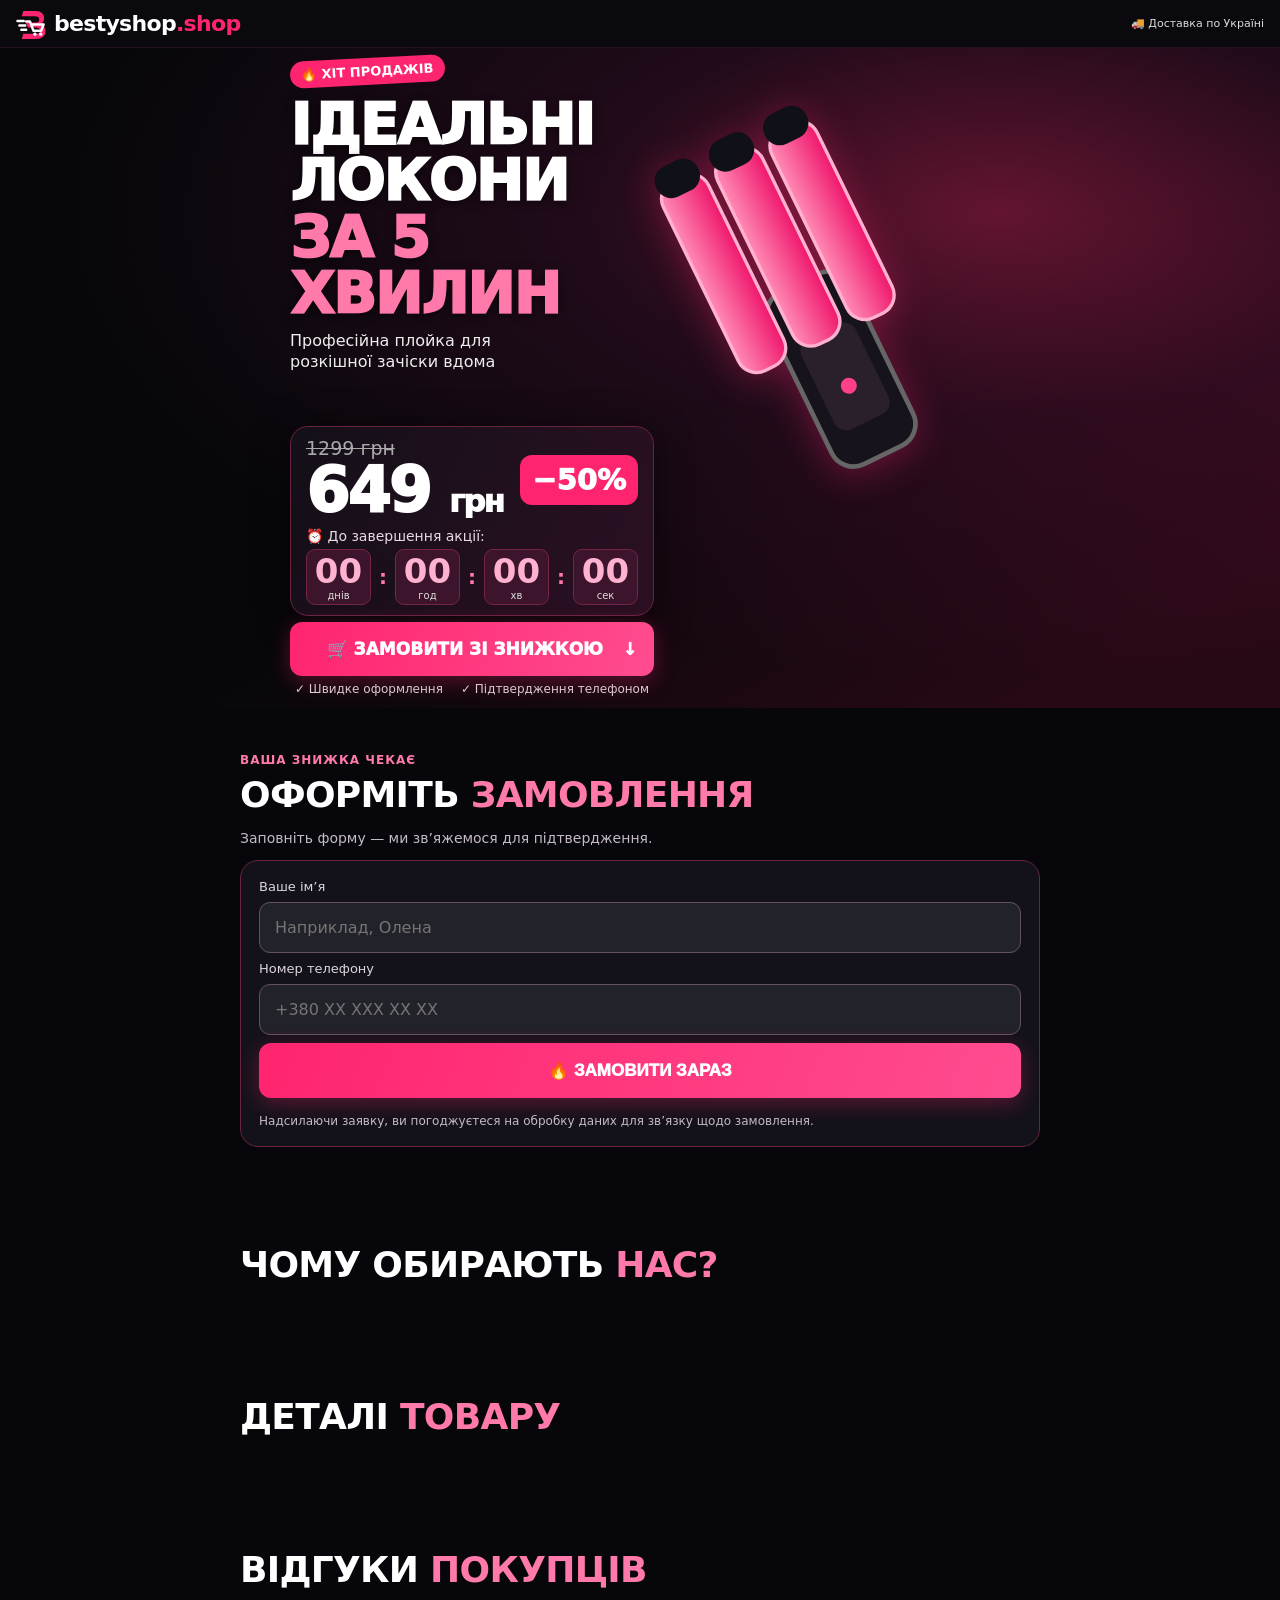
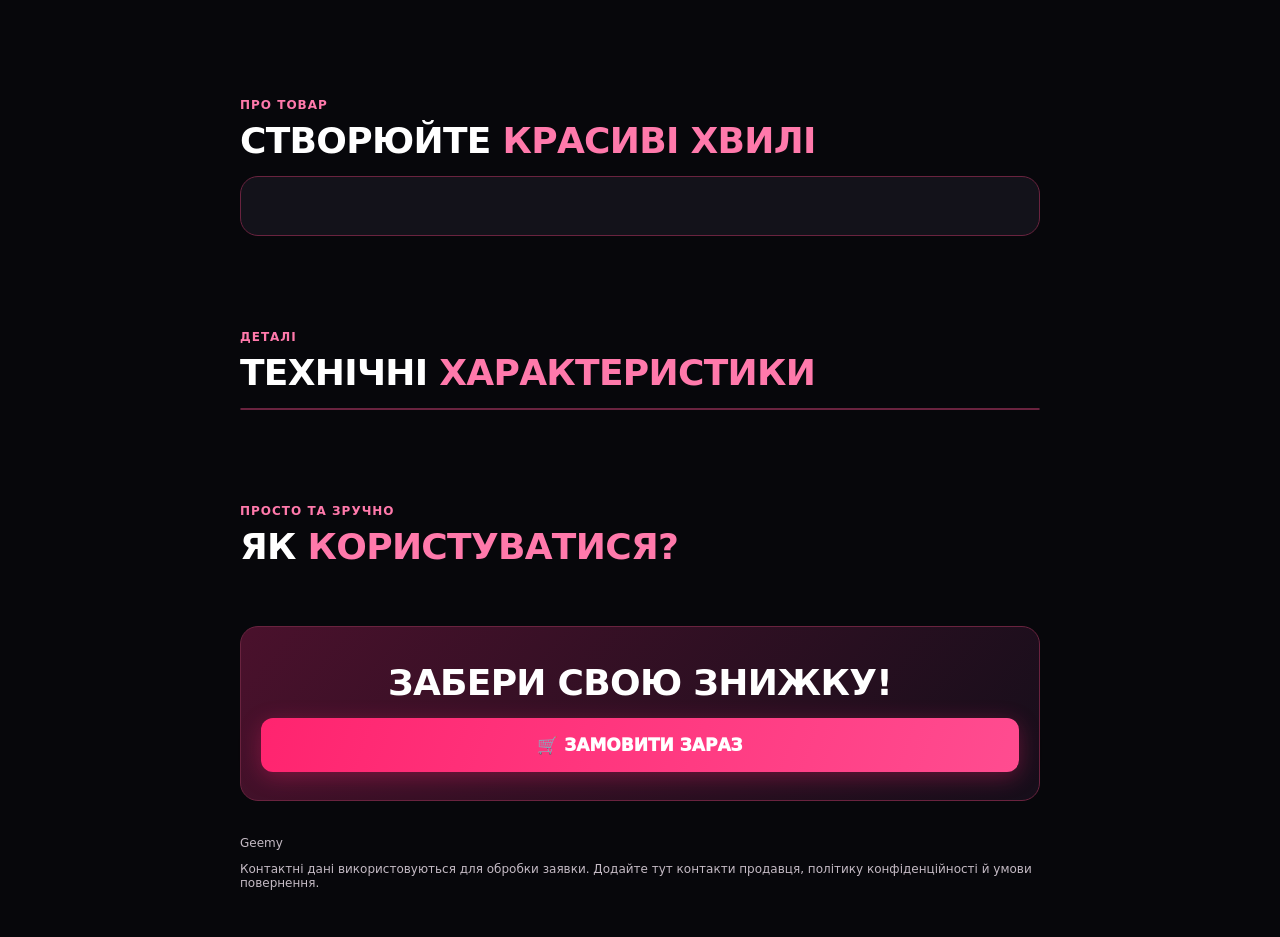
==== commit d05b3267: "Add files via upload" ====
--- a/index.html
+++ b/index.html
@@ -1,4 +1,4 @@
-<!doctype html><html lang="uk"><head><meta charset="utf-8"><meta name="viewport" content="width=device-width,initial-scale=1,viewport-fit=cover"><meta name="theme-color" content="#07070b"><title>Акційна пропозиція</title><link rel="stylesheet" href="style.css"><script defer src="config.js"></script><script defer src="script.js"></script></head><body>
+<!doctype html><html lang="uk"><head><meta charset="utf-8"><meta name="viewport" content="width=device-width,initial-scale=1,viewport-fit=cover"><meta name="theme-color" content="#07070b"><title>Акційна пропозиція</title><link rel="stylesheet" href="style.css?v=restore-20261011"><script defer src="config.js?v=restore-20261011"></script><script defer src="script.js?v=restore-20261011"></script></head><body>
 <header class="top"><a class="brand brand-logo" href="#top" id="brand" aria-label="Bestyshop — на початок">
 <svg class="brand-icon" viewBox="0 0 64 64" aria-hidden="true"><path d="M15 6h26c11 0 17 6 17 15 0 6-3 10-8 13 7 2 11 7 11 14 0 10-8 16-20 16H12l3-11h26c6 0 9-2 9-6 0-5-4-7-10-7H25l-5-10h20c5 0 8-2 8-6 0-5-3-7-9-7H12z" fill="currentColor"/><path d="M3 27h13m-9 9h12m-8 9h10m0-17h8l7 19h16l5-13H32" fill="none" stroke="#ffffff" stroke-width="5" stroke-linecap="round" stroke-linejoin="round"/><circle cx="39" cy="54" r="3" fill="#ffffff"/><circle cx="51" cy="54" r="3" fill="#ffffff"/></svg>
 <span class="brand-wordmark"><strong id="brand-name">bestyshop</strong><strong class="brand-domain">.shop</strong></span></a><span class="top-note">🚚 Доставка по Україні</span></header>
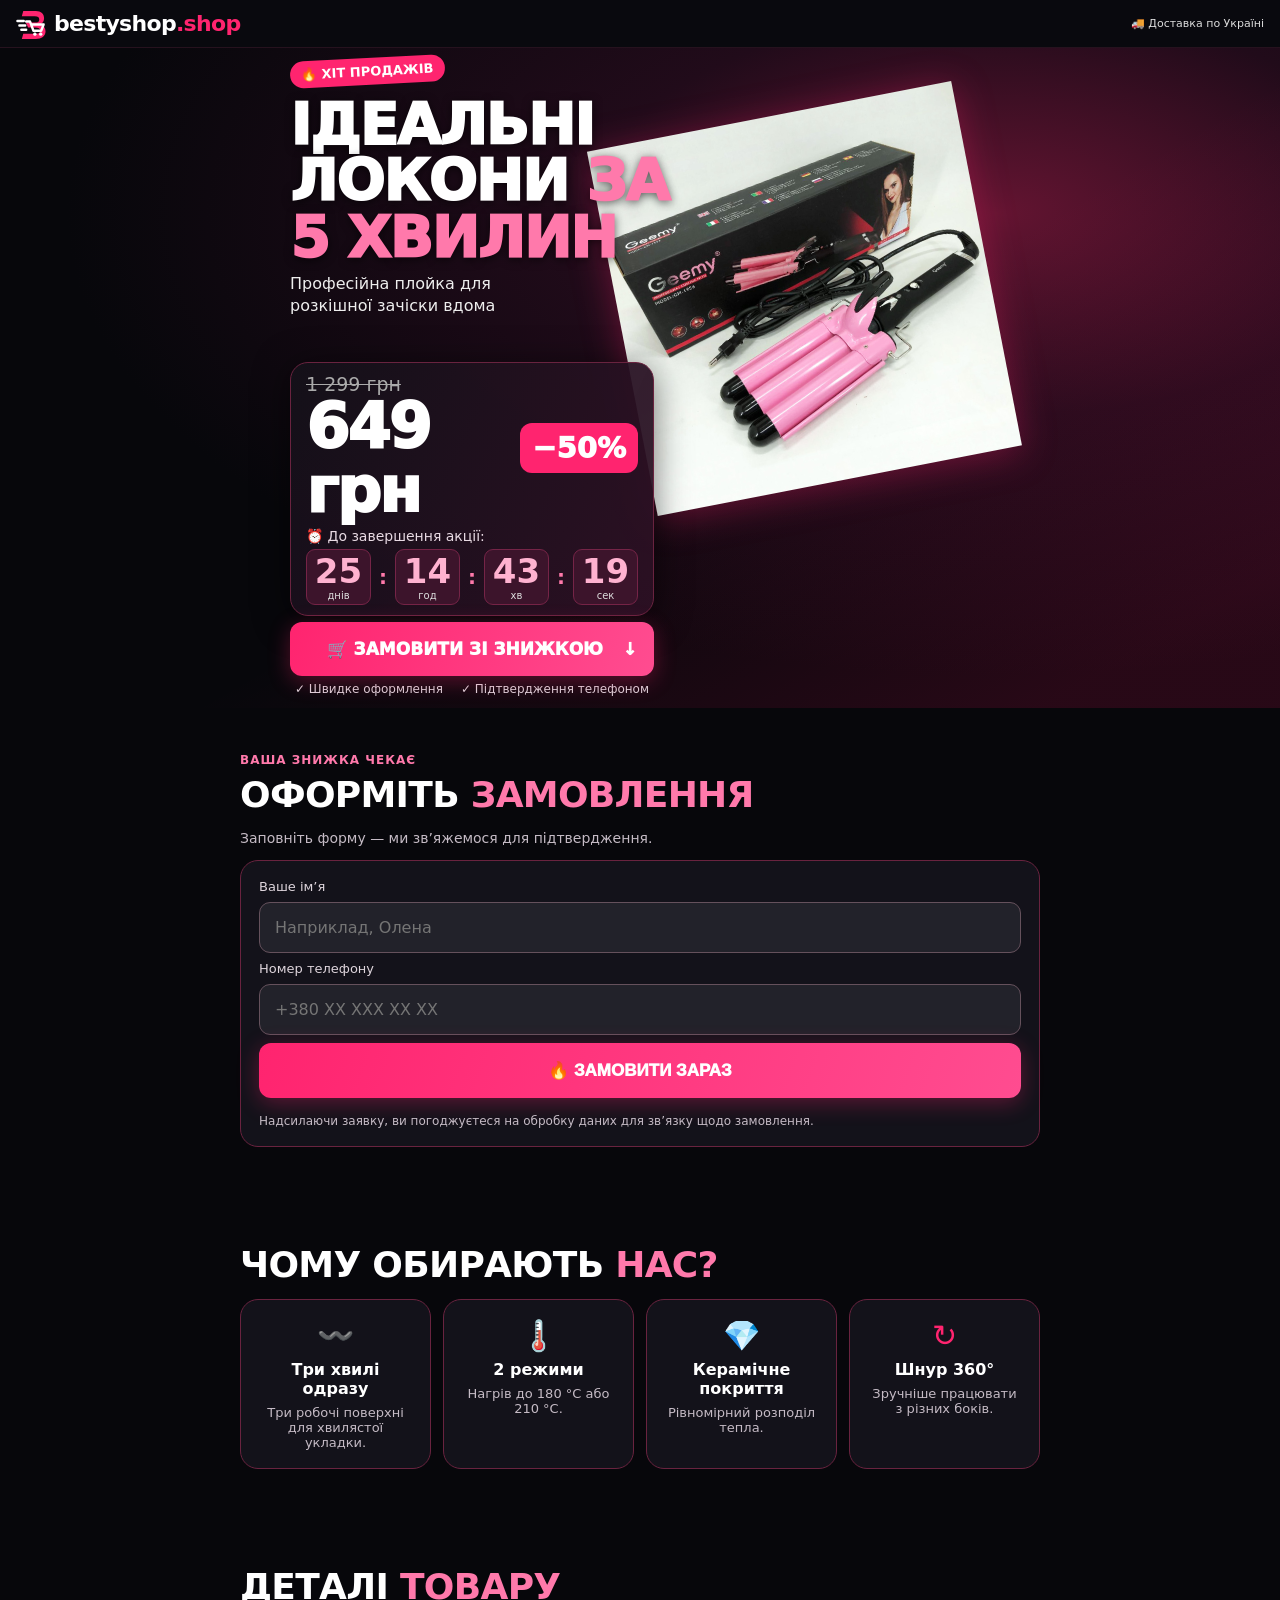
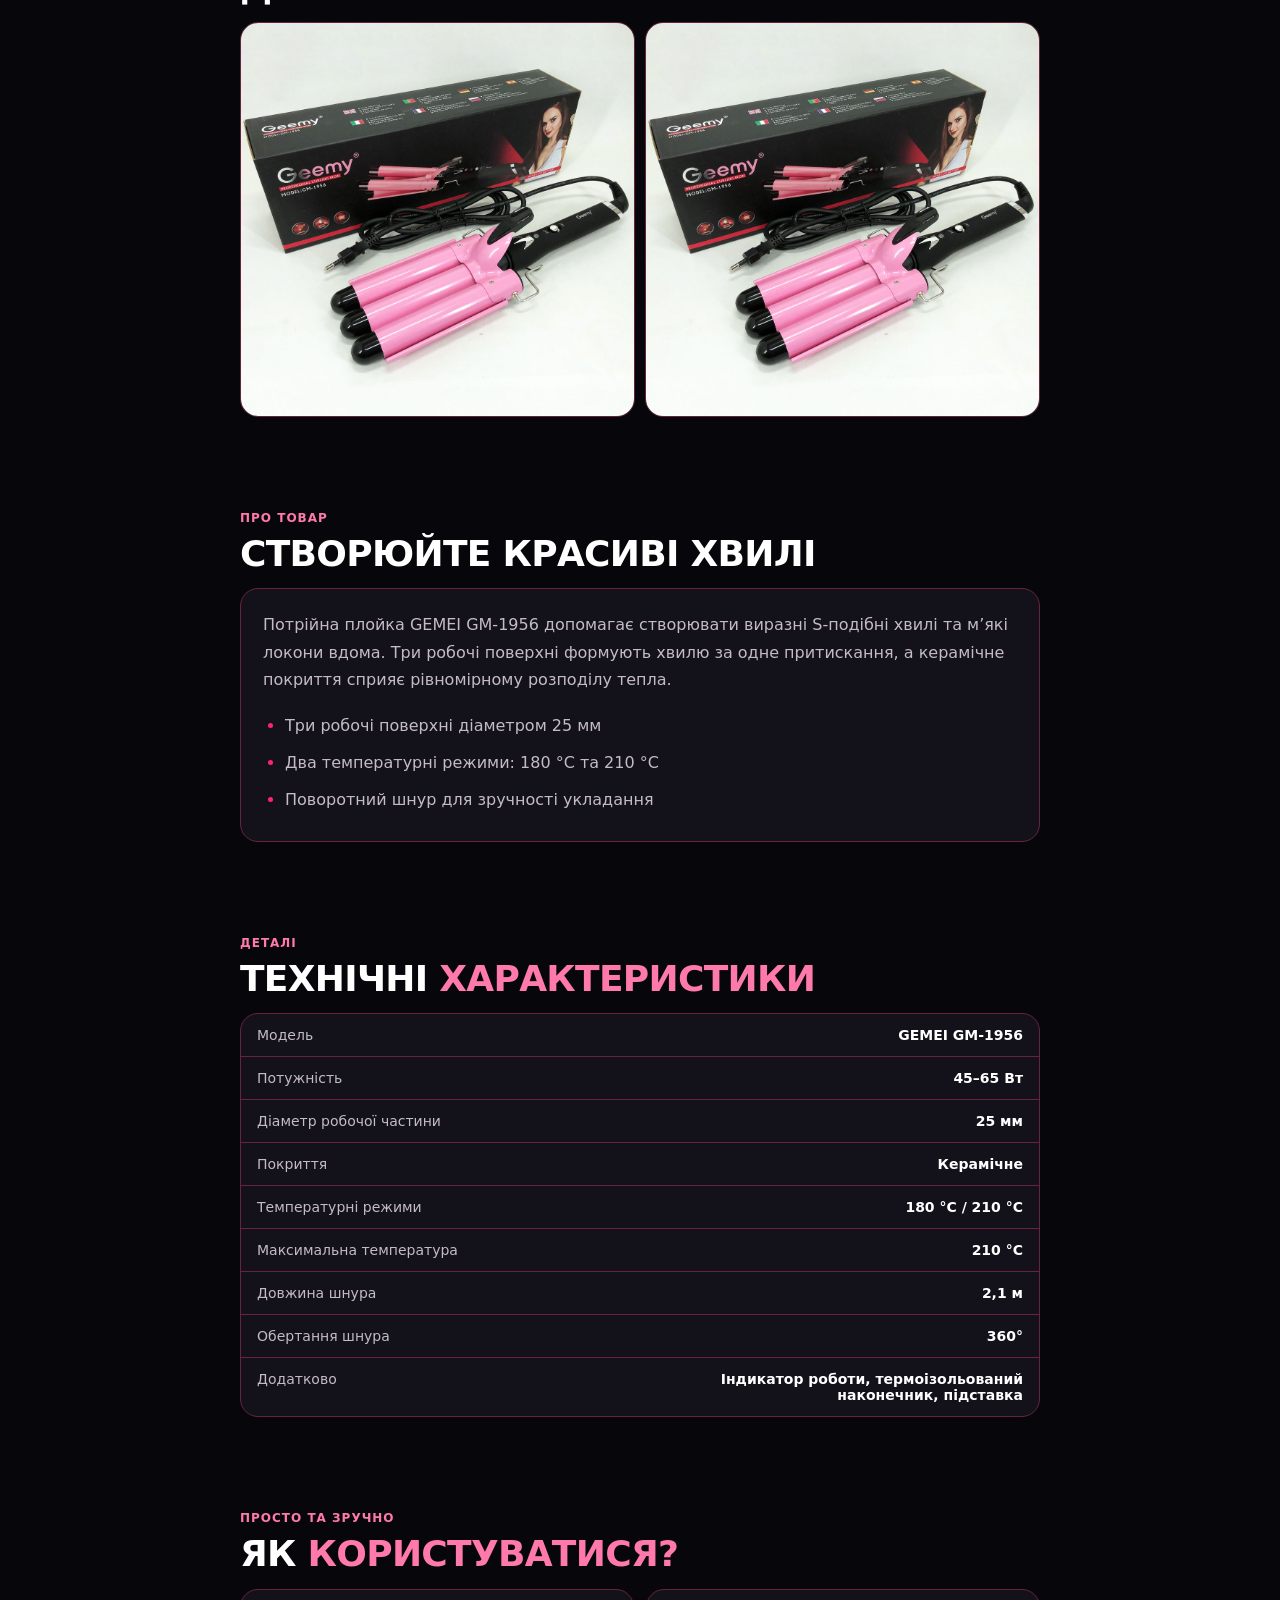
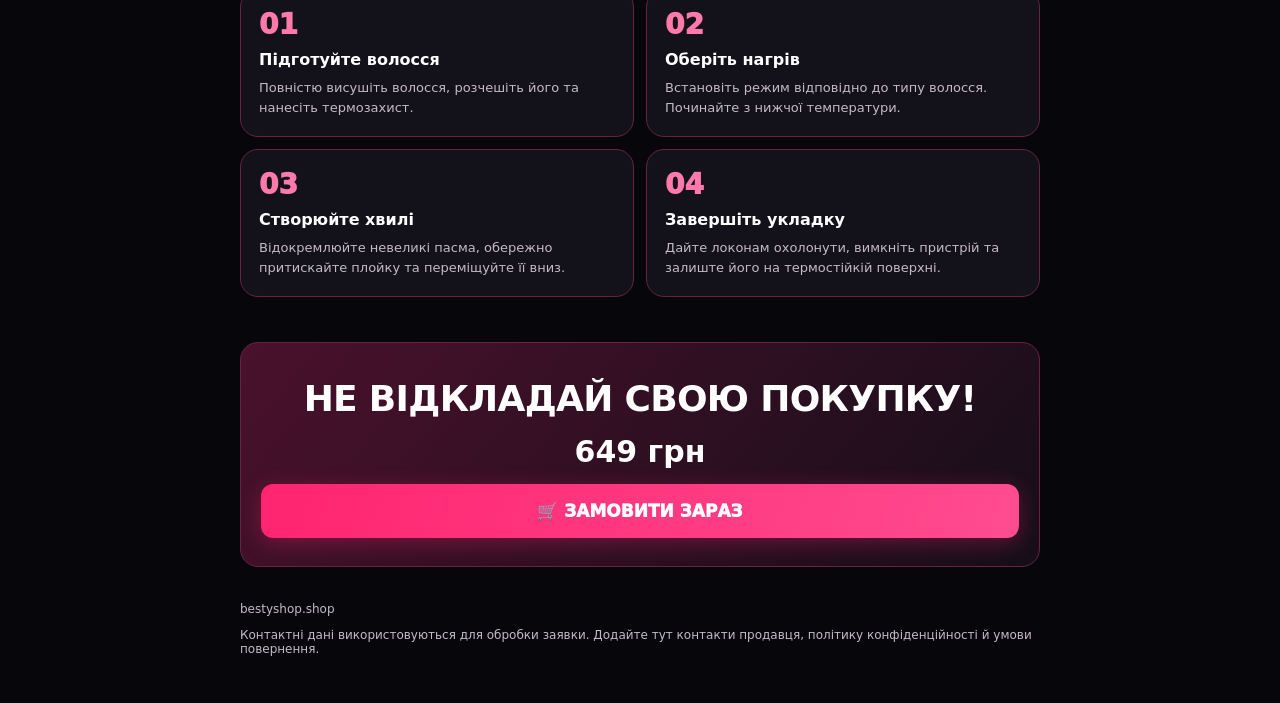
==== commit e70433e9: "Add files via upload" ====
--- a/index.html
+++ b/index.html
@@ -1,4 +1,4 @@
-<!doctype html><html lang="uk"><head><meta charset="utf-8"><meta name="viewport" content="width=device-width,initial-scale=1,viewport-fit=cover"><meta name="theme-color" content="#07070b"><title>Акційна пропозиція</title><link rel="stylesheet" href="style.css?v=restore-20261011"><script defer src="config.js?v=restore-20261011"></script><script defer src="script.js?v=restore-20261011"></script></head><body>
+<!doctype html><html lang="uk"><head><meta charset="utf-8"><meta name="viewport" content="width=device-width,initial-scale=1,viewport-fit=cover"><meta name="theme-color" content="#07070b"><title>Акційна пропозиція</title><link rel="stylesheet" href="style.css?v=restore2"><script defer src="config.js?v=restore2"></script><script defer src="script.js?v=restore2"></script></head><body>
 <header class="top"><a class="brand brand-logo" href="#top" id="brand" aria-label="Bestyshop — на початок">
 <svg class="brand-icon" viewBox="0 0 64 64" aria-hidden="true"><path d="M15 6h26c11 0 17 6 17 15 0 6-3 10-8 13 7 2 11 7 11 14 0 10-8 16-20 16H12l3-11h26c6 0 9-2 9-6 0-5-4-7-10-7H25l-5-10h20c5 0 8-2 8-6 0-5-3-7-9-7H12z" fill="currentColor"/><path d="M3 27h13m-9 9h12m-8 9h10m0-17h8l7 19h16l5-13H32" fill="none" stroke="#ffffff" stroke-width="5" stroke-linecap="round" stroke-linejoin="round"/><circle cx="39" cy="54" r="3" fill="#ffffff"/><circle cx="51" cy="54" r="3" fill="#ffffff"/></svg>
 <span class="brand-wordmark"><strong id="brand-name">bestyshop</strong><strong class="brand-domain">.shop</strong></span></a><span class="top-note">🚚 Доставка по Україні</span></header>
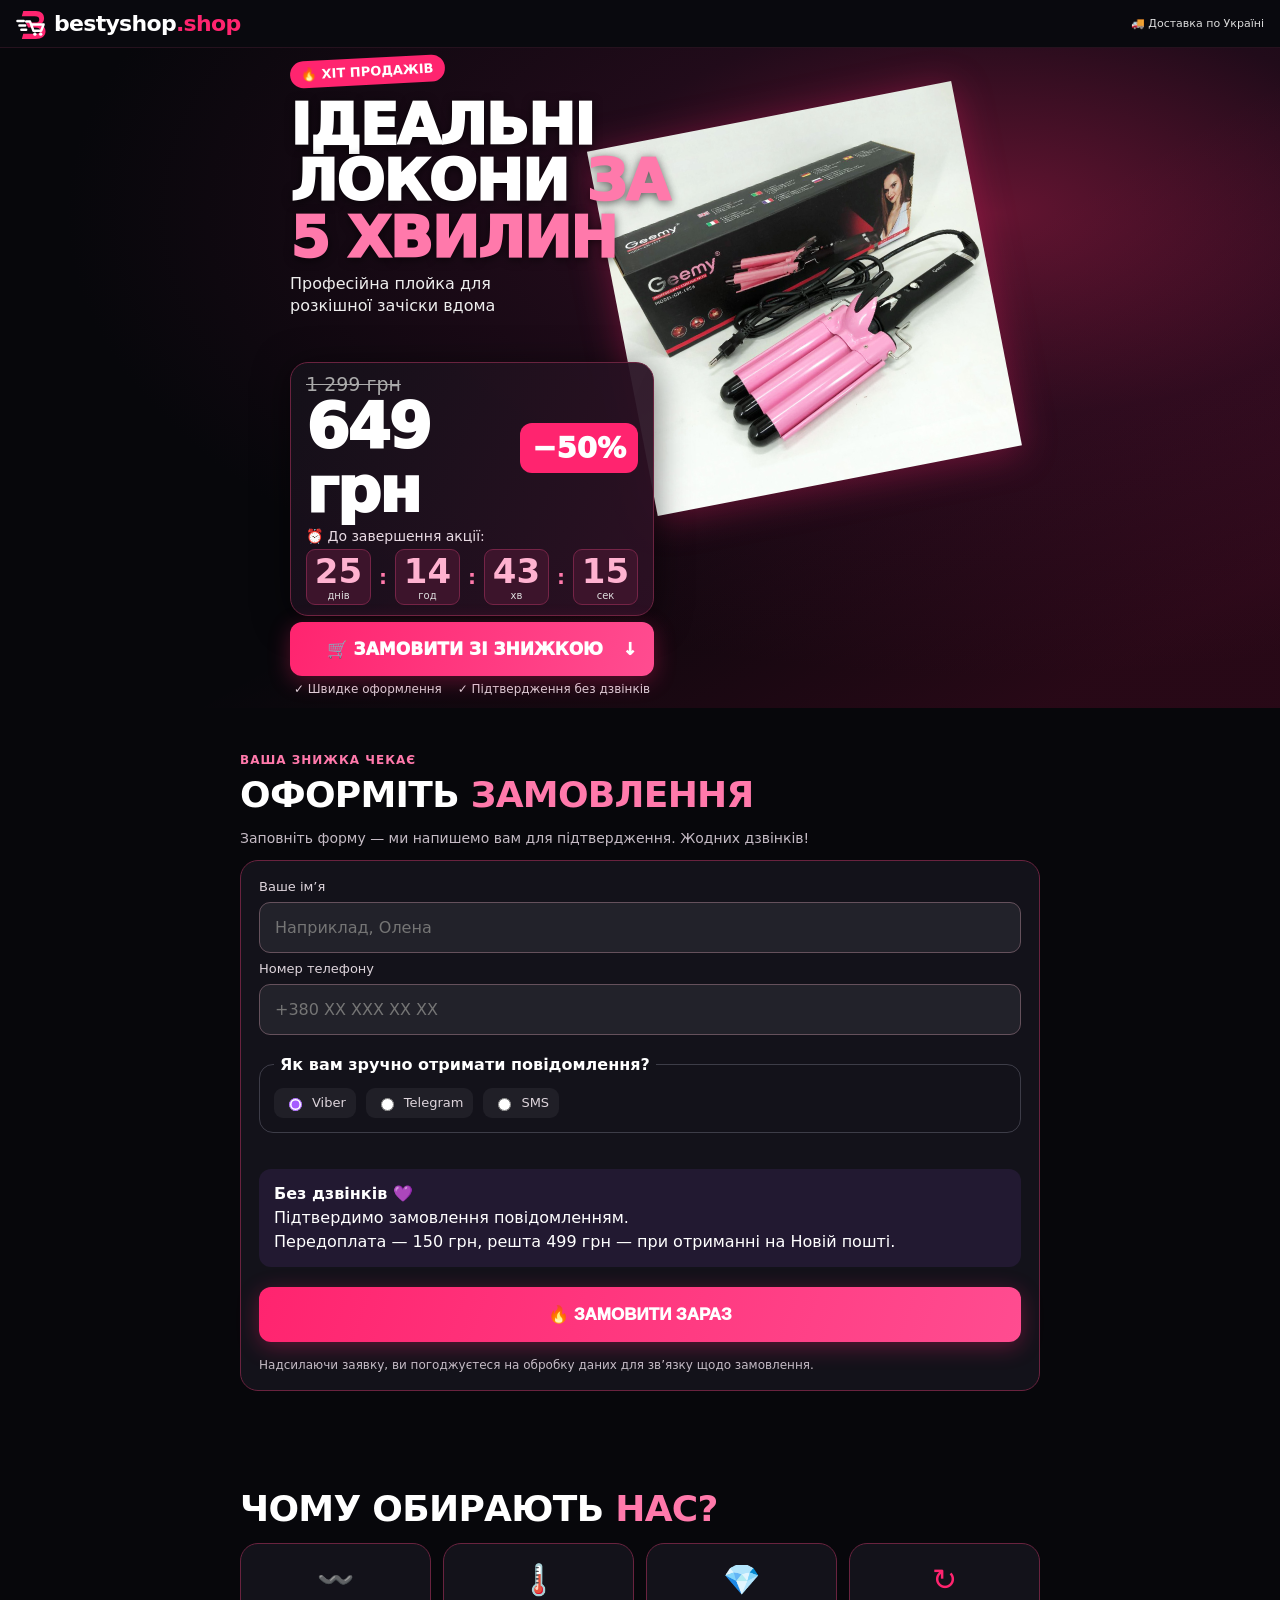
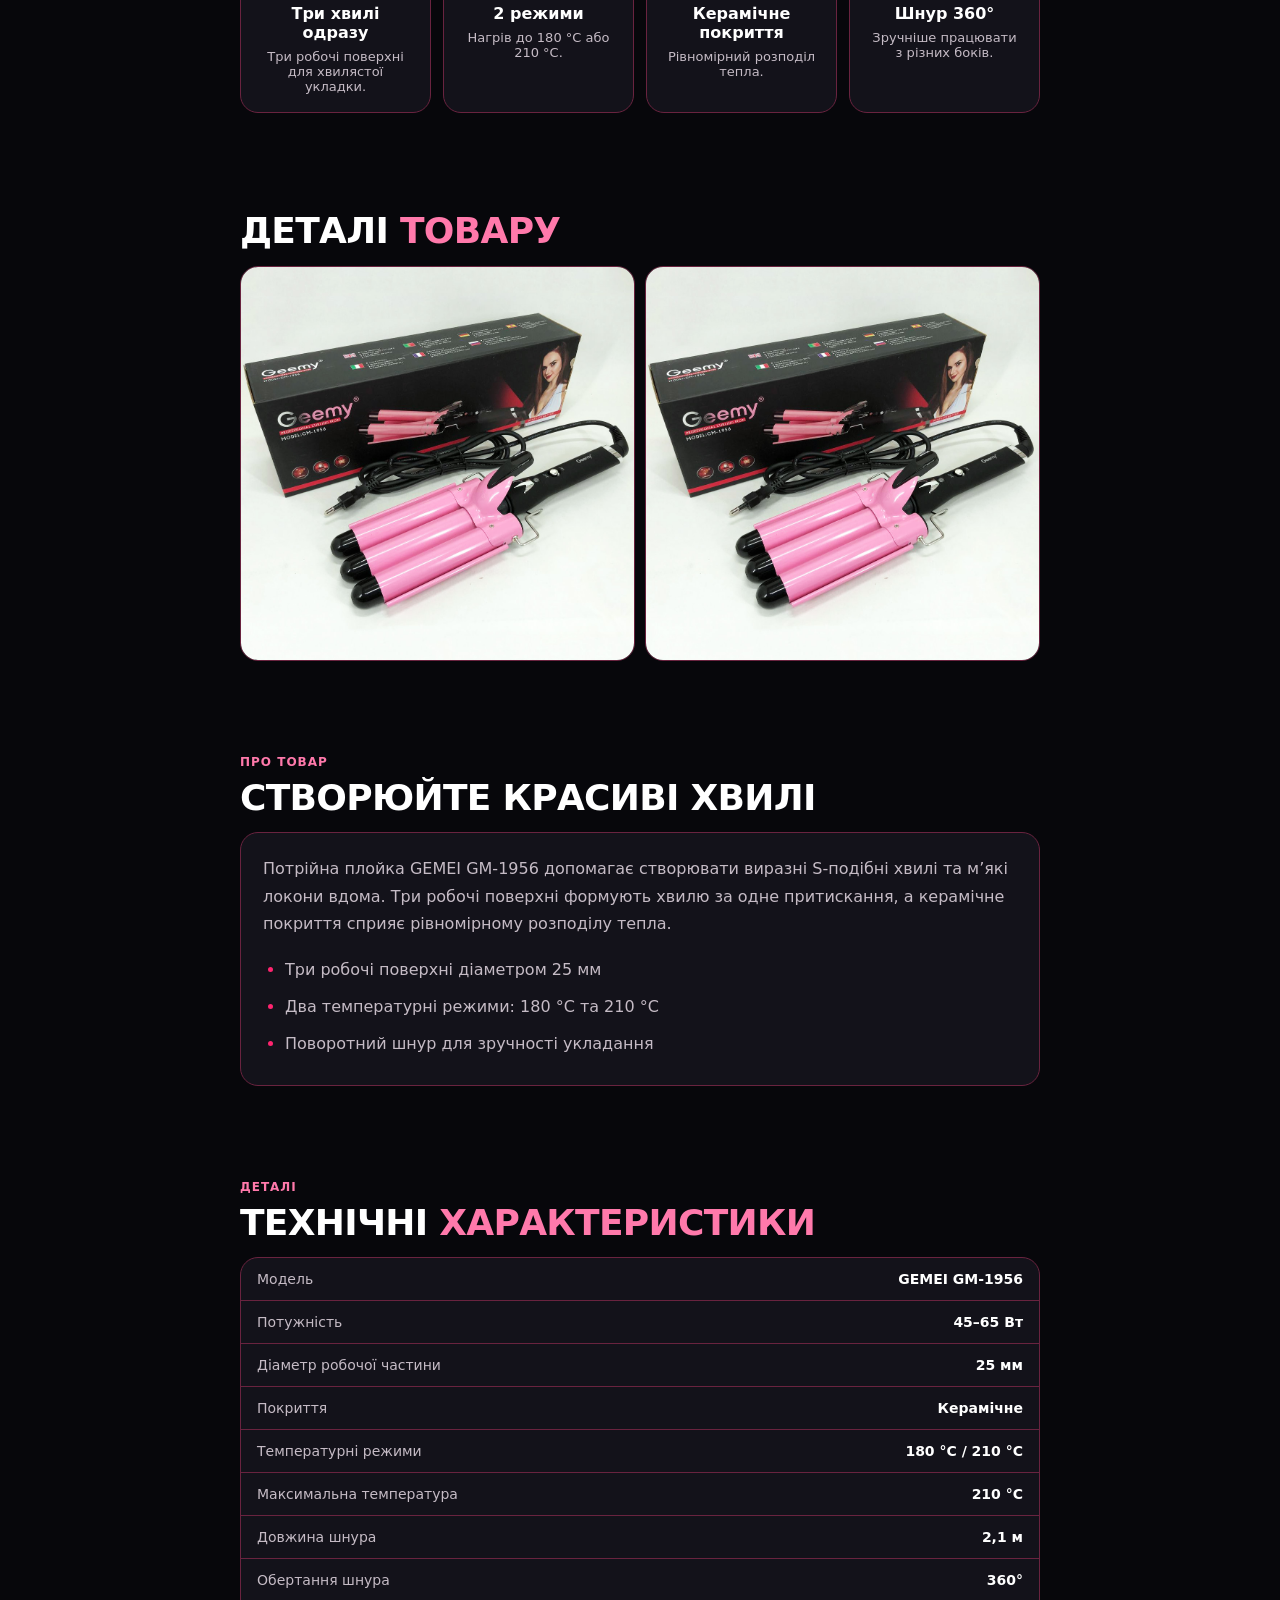
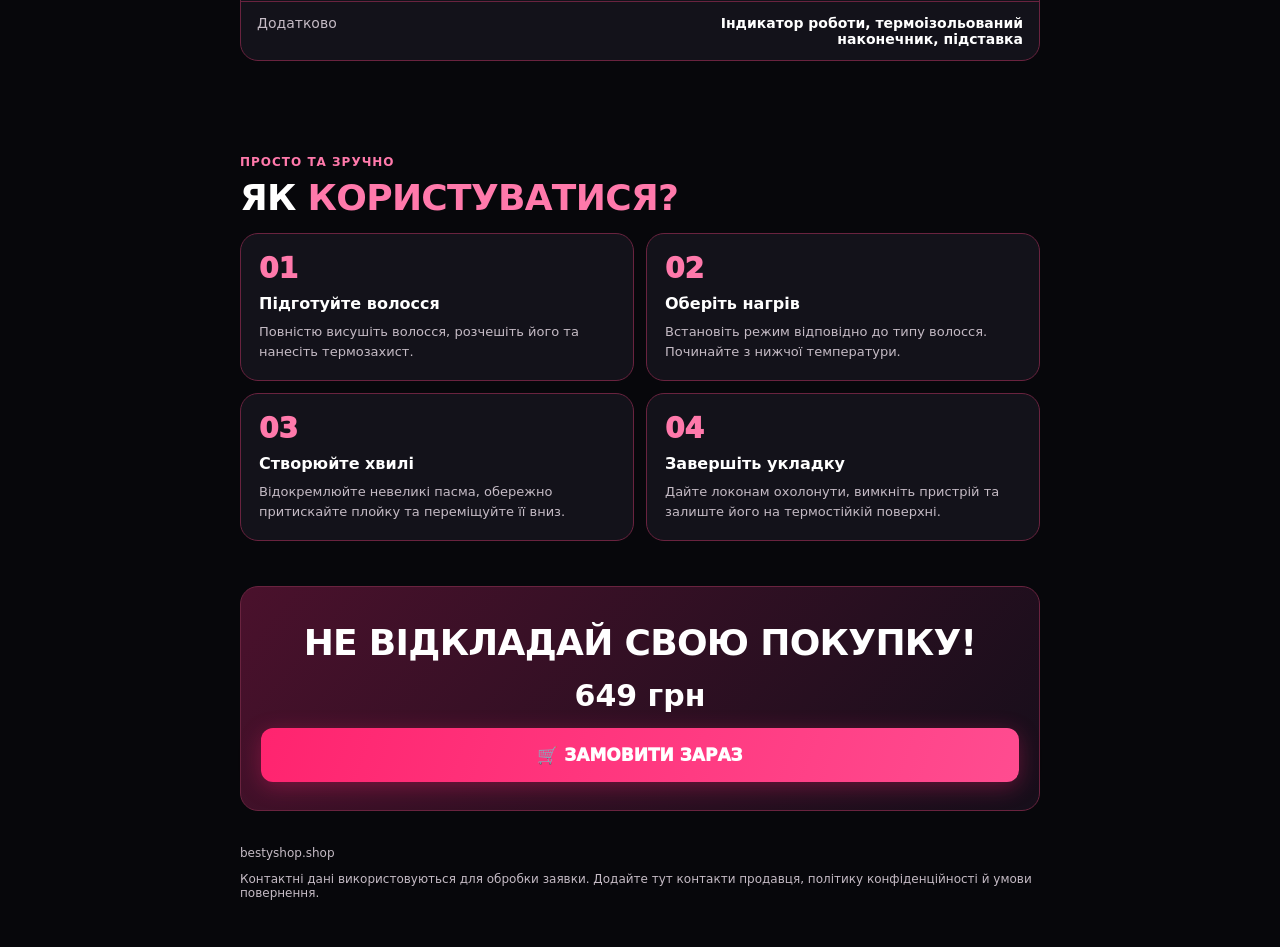
==== commit 609847dc: "Add files via upload" ====
--- a/index.html
+++ b/index.html
@@ -1,4 +1,4 @@
-<!doctype html><html lang="uk"><head><meta charset="utf-8"><meta name="viewport" content="width=device-width,initial-scale=1,viewport-fit=cover"><meta name="theme-color" content="#07070b"><title>Акційна пропозиція</title><link rel="stylesheet" href="style.css?v=restore2"><script defer src="config.js?v=restore2"></script><script defer src="script.js?v=restore2"></script></head><body>
+<!doctype html><html lang="uk"><head><meta charset="utf-8"><meta name="viewport" content="width=device-width,initial-scale=1,viewport-fit=cover"><meta name="theme-color" content="#07070b"><title>Акційна пропозиція</title><link rel="stylesheet" href="style.css?v=contact3"><script defer src="config.js?v=restore2"></script><script defer src="script.js?v=contact3"></script></head><body>
 <header class="top"><a class="brand brand-logo" href="#top" id="brand" aria-label="Bestyshop — на початок">
 <svg class="brand-icon" viewBox="0 0 64 64" aria-hidden="true"><path d="M15 6h26c11 0 17 6 17 15 0 6-3 10-8 13 7 2 11 7 11 14 0 10-8 16-20 16H12l3-11h26c6 0 9-2 9-6 0-5-4-7-10-7H25l-5-10h20c5 0 8-2 8-6 0-5-3-7-9-7H12z" fill="currentColor"/><path d="M3 27h13m-9 9h12m-8 9h10m0-17h8l7 19h16l5-13H32" fill="none" stroke="#ffffff" stroke-width="5" stroke-linecap="round" stroke-linejoin="round"/><circle cx="39" cy="54" r="3" fill="#ffffff"/><circle cx="51" cy="54" r="3" fill="#ffffff"/></svg>
 <span class="brand-wordmark"><strong id="brand-name">bestyshop</strong><strong class="brand-domain">.shop</strong></span></a><span class="top-note">🚚 Доставка по Україні</span></header>
@@ -6,9 +6,9 @@
 <div class="hero-copy"><span class="badge" id="badge">🔥 ХІТ ПРОДАЖІВ</span><h1 id="headline">ІДЕАЛЬНІ<br>ЛОКОНИ<br><em>ЗА 5 ХВИЛИН</em></h1><p id="subtitle">Професійна плойка для розкішної зачіски вдома</p></div>
 <div class="hero-product"><img id="hero-image" src="images/product.svg" alt="Фото товару"></div>
 <div class="offer"><div class="offer-top"><div><del id="old-price">1299 грн</del><div class="price" id="price">649 <small>грн</small></div></div><span class="off" id="off">−50%</span></div><div class="count-label">⏰ До завершення акції:</div><div class="countdown" id="countdown"><div id="days-box"><strong id="days">00</strong><small>днів</small></div><b>:</b><div><strong id="hours">00</strong><small>год</small></div><b>:</b><div><strong id="minutes">00</strong><small>хв</small></div><b>:</b><div><strong id="seconds">00</strong><small>сек</small></div></div><div class="expired" id="expired" hidden>Уточніть актуальність пропозиції</div></div>
-<a class="primary hero-button" href="#order">🛒 ЗАМОВИТИ ЗІ ЗНИЖКОЮ <span>↓</span></a><div class="hero-trust"><span>✓ Швидке оформлення</span><span>✓ Підтвердження телефоном</span></div>
+<a class="primary hero-button" href="#order">🛒 ЗАМОВИТИ ЗІ ЗНИЖКОЮ <span>↓</span></a><div class="hero-trust"><span>✓ Швидке оформлення</span><span>✓ Підтвердження без дзвінків</span></div>
 </div></section>
-<section class="section wrap" id="order"><div class="section-tag">ВАША ЗНИЖКА ЧЕКАЄ</div><h2>ОФОРМІТЬ <em>ЗАМОВЛЕННЯ</em></h2><p class="sub">Заповніть форму — ми зв’яжемося для підтвердження.</p><form id="order-form" class="order-card"><label for="name">Ваше ім’я</label><input id="name" name="name" autocomplete="name" placeholder="Наприклад, Олена" required minlength="2" maxlength="80"><label for="phone">Номер телефону</label><input id="phone" name="phone" type="tel" autocomplete="tel" inputmode="tel" placeholder="+380 XX XXX XX XX" required><input class="trap" name="website" tabindex="-1" autocomplete="off" aria-hidden="true"><button class="primary" id="send" type="submit">🔥 ЗАМОВИТИ ЗАРАЗ</button><p id="status" role="status" aria-live="polite"></p><small>Надсилаючи заявку, ви погоджуєтеся на обробку даних для зв’язку щодо замовлення.</small></form></section>
+<section class="section wrap" id="order"><div class="section-tag">ВАША ЗНИЖКА ЧЕКАЄ</div><h2>ОФОРМІТЬ <em>ЗАМОВЛЕННЯ</em></h2><p class="sub">Заповніть форму — ми напишемо вам для підтвердження. Жодних дзвінків!</p><form id="order-form" class="order-card"><label for="name">Ваше ім’я</label><input id="name" name="name" autocomplete="name" placeholder="Наприклад, Олена" required minlength="2" maxlength="80"><label for="phone">Номер телефону</label><input id="phone" name="phone" type="tel" autocomplete="tel" inputmode="tel" placeholder="+380 XX XXX XX XX" required><fieldset class="contact-choice"><legend>Як вам зручно отримати повідомлення?</legend><label><input type="radio" name="contact_method" value="viber" checked> Viber</label><label><input type="radio" name="contact_method" value="telegram"> Telegram</label><label><input type="radio" name="contact_method" value="sms"> SMS</label></fieldset><div id="telegram-handle-wrap" hidden><label for="telegram_username">Ваш Telegram @username</label><input id="telegram_username" name="telegram_username" placeholder="@username" autocomplete="off" maxlength="33"><small>Щоб ми могли написати вам без дзвінка.</small></div><p class="prepay-info"><strong>Без дзвінків 💜</strong> Підтвердимо замовлення повідомленням.<span>Передоплата — 150 грн, решта 499 грн — при отриманні на Новій пошті.</span></p><input class="trap" name="website" tabindex="-1" autocomplete="off" aria-hidden="true"><button class="primary" id="send" type="submit">🔥 ЗАМОВИТИ ЗАРАЗ</button><p id="status" role="status" aria-live="polite"></p><small>Надсилаючи заявку, ви погоджуєтеся на обробку даних для зв’язку щодо замовлення.</small></form></section>
 <section class="section wrap" id="benefits-section"><h2>ЧОМУ ОБИРАЮТЬ <em>НАС?</em></h2><div class="cards" id="benefits"></div></section>
 <section class="section wrap" id="gallery-section"><h2>ДЕТАЛІ <em>ТОВАРУ</em></h2><div class="gallery" id="gallery"></div></section>
 <section class="section wrap" id="reviews-section"><h2>ВІДГУКИ <em>ПОКУПЦІВ</em></h2><div class="reviews" id="reviews"></div></section>
--- a/style.css
+++ b/style.css
@@ -110,3 +110,13 @@
 .brand-icon path[stroke]{fill:none}
 .brand-wordmark #brand-name{color:#fff}
 .brand-wordmark .brand-domain{color:var(--logo-accent, var(--accent))}
+
+/* Contact preference additions */
+.contact-choice{border:1px solid rgba(160,160,180,.3);border-radius:14px;padding:14px;margin:12px 0 16px;display:flex;gap:10px;flex-wrap:wrap}
+.contact-choice legend{padding:0 6px;font-weight:700}
+.contact-choice label{display:inline-flex;align-items:center;gap:7px;cursor:pointer;padding:7px 10px;border-radius:9px;background:rgba(150,150,160,.1)}
+.contact-choice input{width:auto!important;min-width:0!important;accent-color:#a65cff}
+#telegram-handle-wrap[hidden]{display:none}
+#telegram-handle-wrap small{display:block;margin:5px 0 12px;opacity:.75}
+.prepay-info{padding:13px 15px;border-radius:12px;background:rgba(166,92,255,.1);line-height:1.5;margin:12px 0}
+.prepay-info strong,.prepay-info span{display:block}
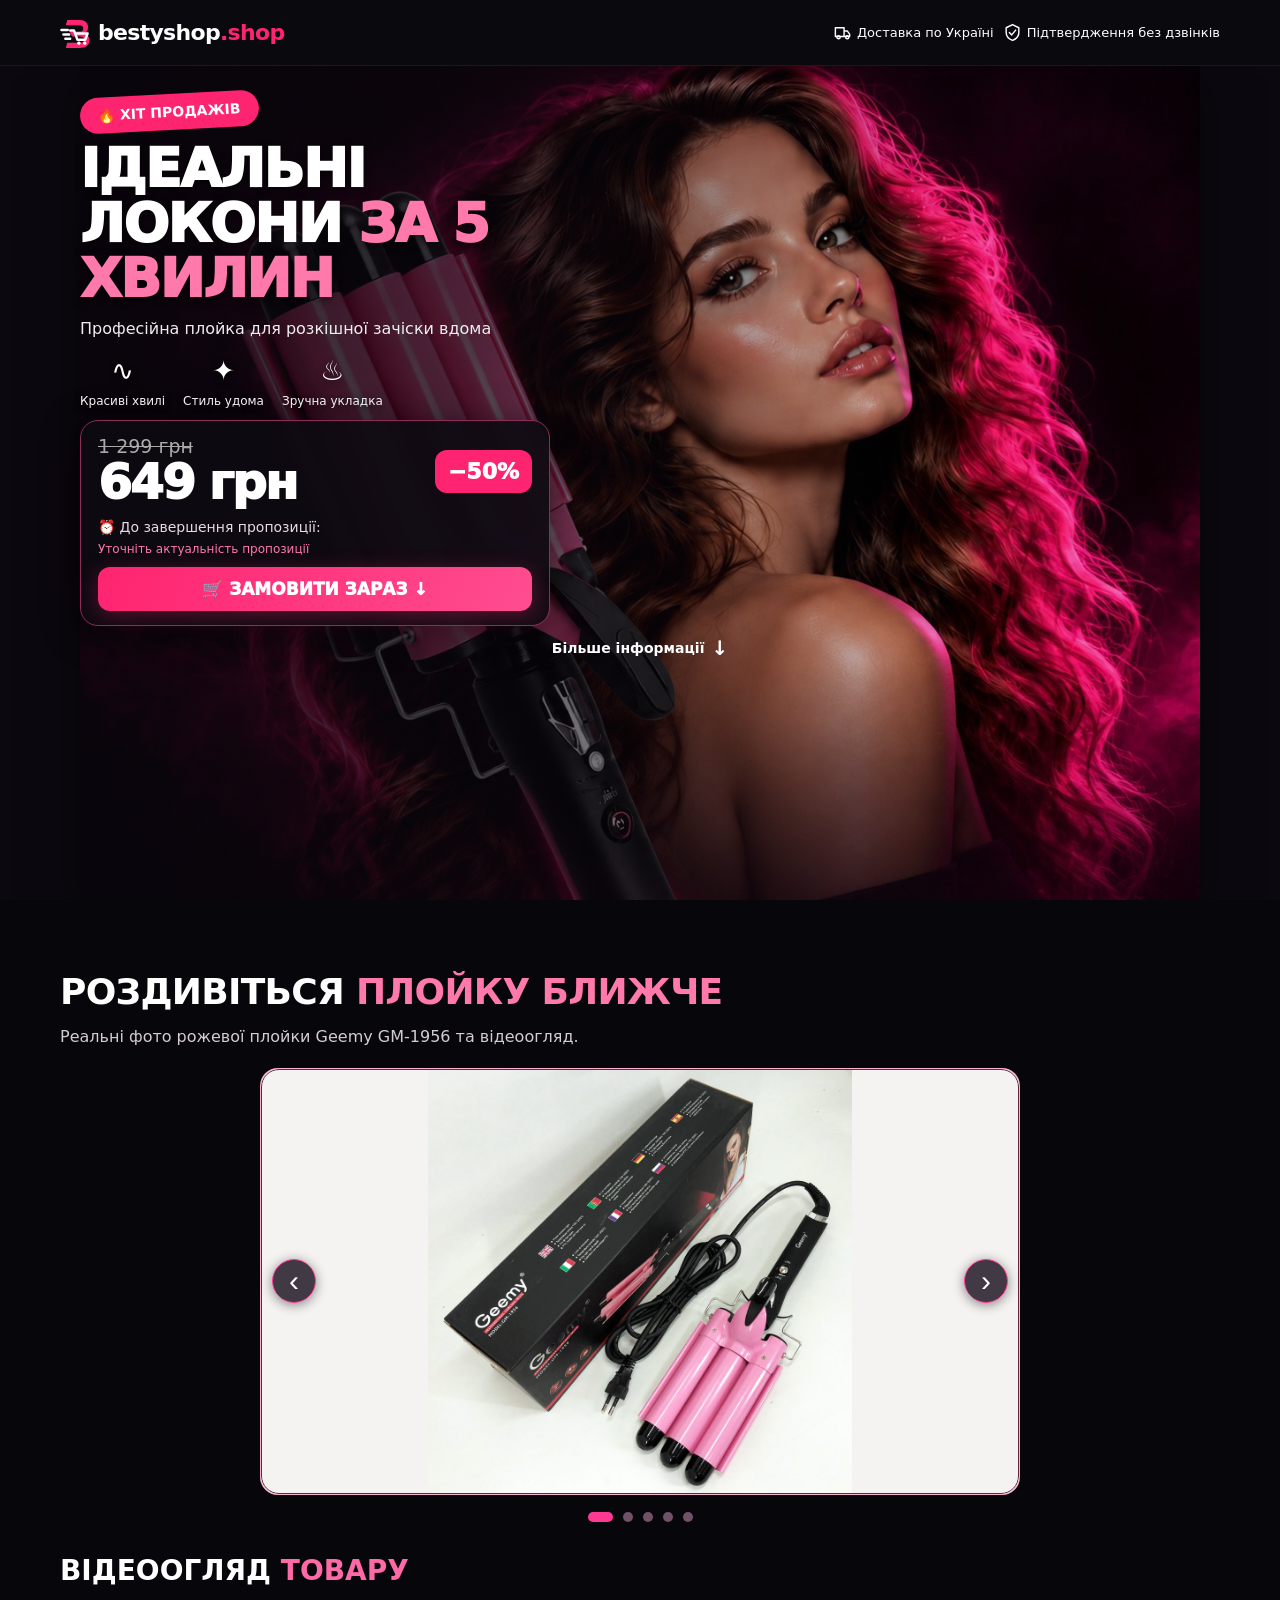
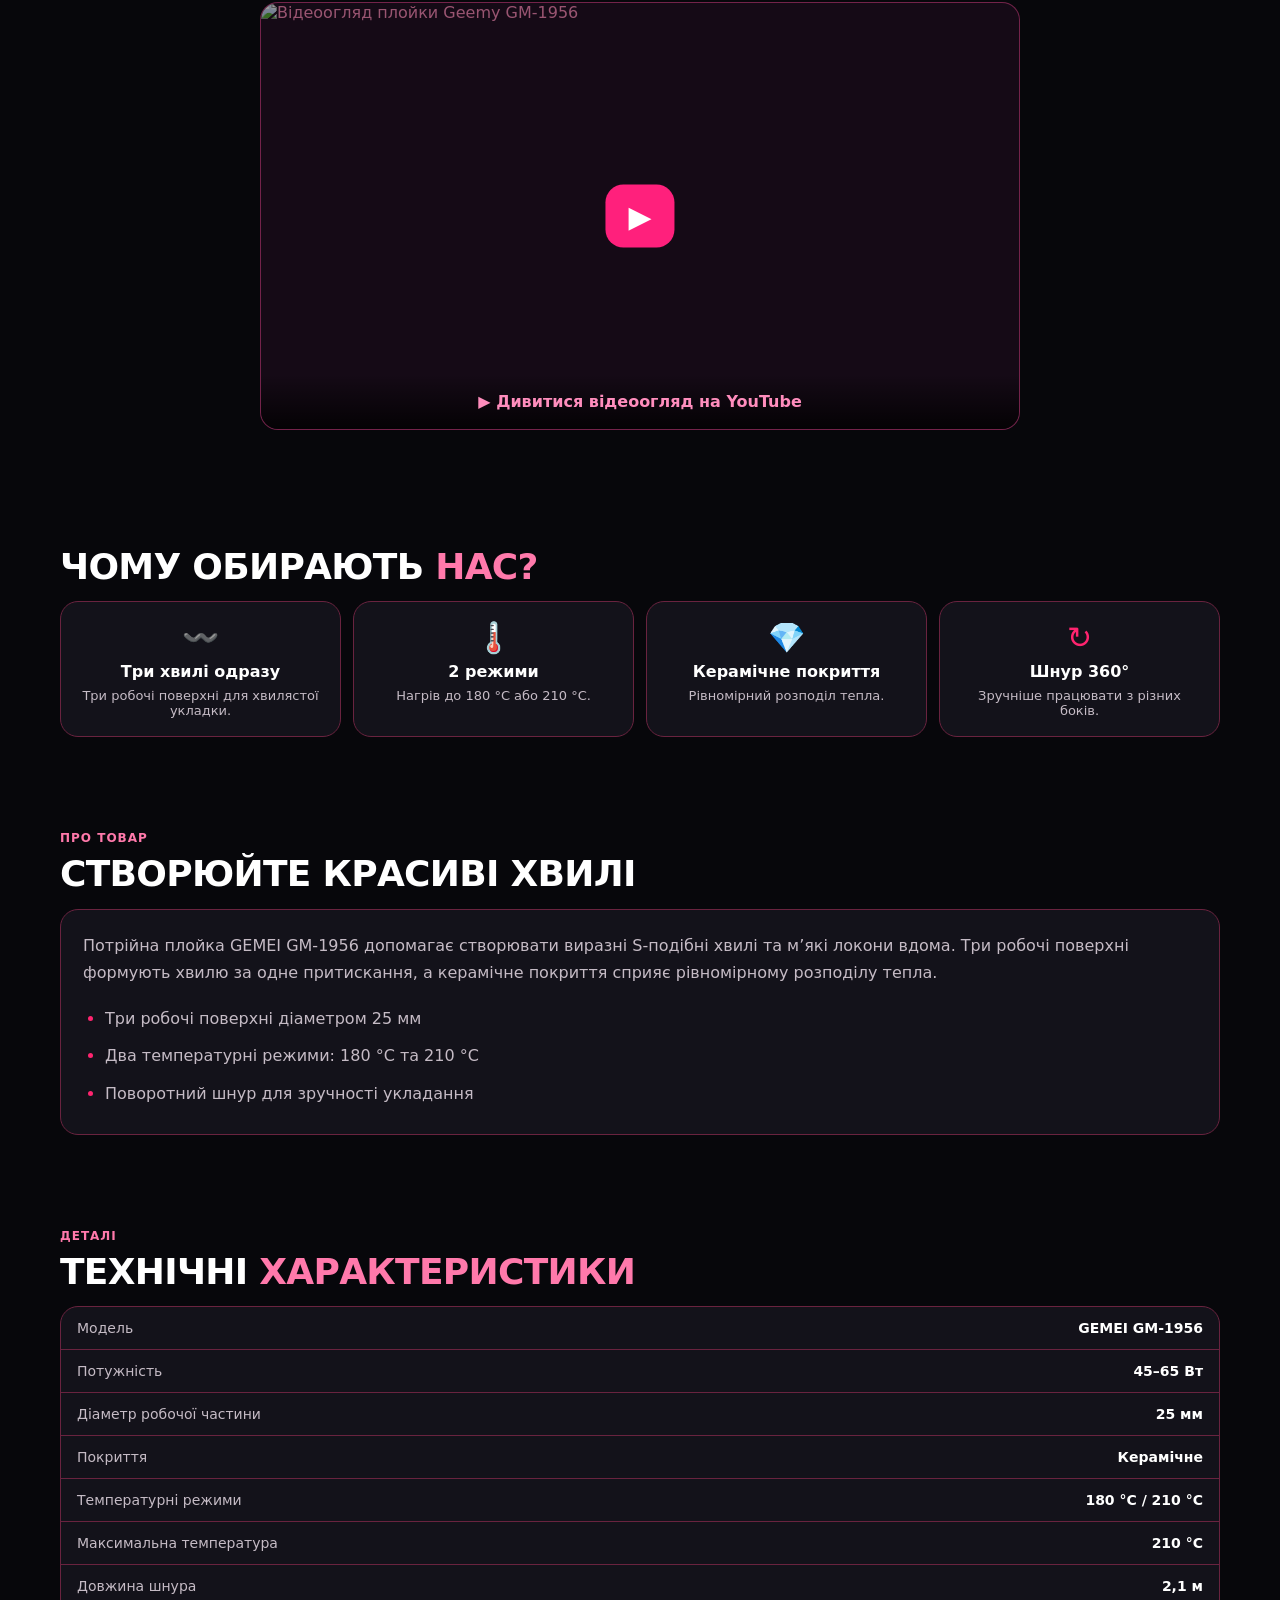
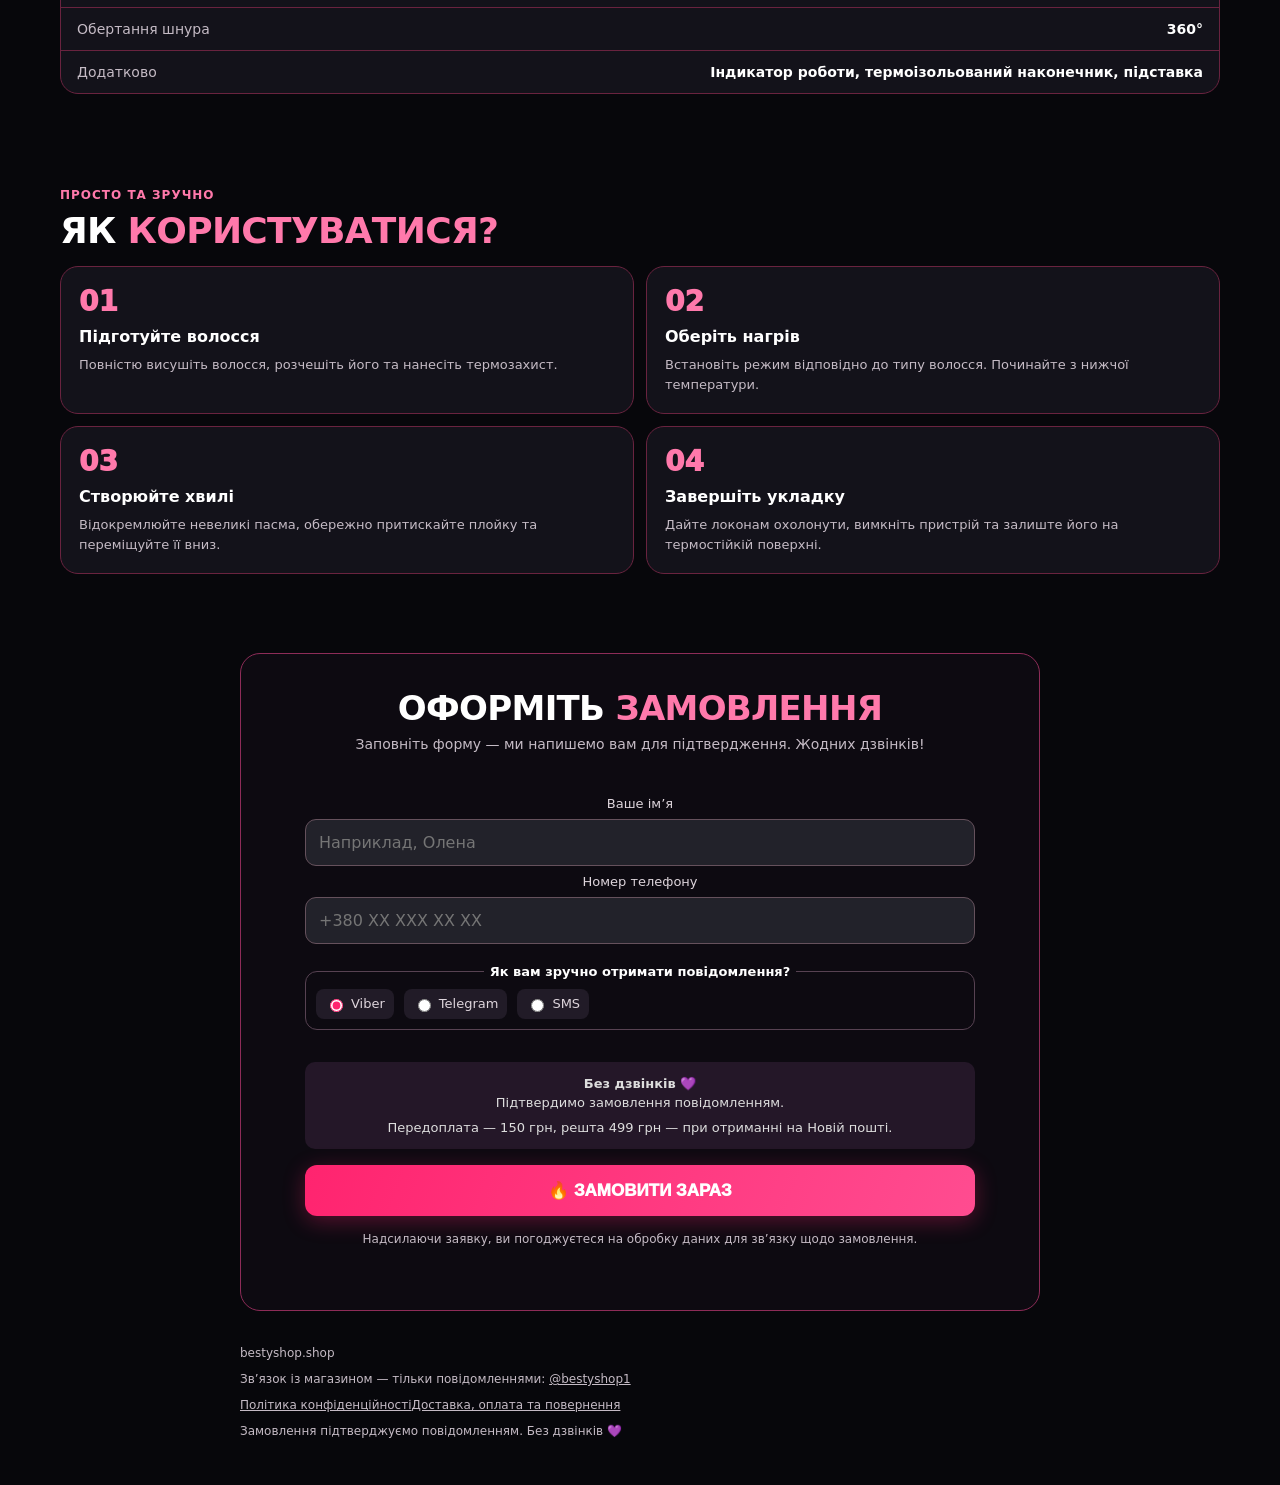
==== commit f82a8582: "Add files via upload" ====
--- a/index.html
+++ b/index.html
@@ -1,20 +1,748 @@
-<!doctype html><html lang="uk"><head><meta charset="utf-8"><meta name="viewport" content="width=device-width,initial-scale=1,viewport-fit=cover"><meta name="theme-color" content="#07070b"><title>Акційна пропозиція</title><link rel="stylesheet" href="style.css?v=contact3"><script defer src="config.js?v=restore2"></script><script defer src="script.js?v=contact3"></script></head><body>
+<!doctype html><html lang="uk"><head><meta charset="utf-8"><meta name="viewport" content="width=device-width,initial-scale=1,viewport-fit=cover"><meta name="theme-color" content="#07070b"><title>Акційна пропозиція</title><style>
+:root{
+--bg:#07070b;--card:#13121a;--card2:#21121e;--text:#fff;--muted:#c5bbc5;
+--accent:#ff246f;--accent-light:#ff79ab;--border:#69233f;
+--radius:18px;--border-width:1px;--font:system-ui,-apple-system,"Segoe UI",Arial,sans-serif;
+}
+*{box-sizing:border-box}html{scroll-behavior:smooth}body{margin:0;background:var(--bg);color:var(--text);font-family:var(--font)}[hidden]{display:none!important}
+a{color:inherit}.wrap{width:min(100% - 32px,800px);margin:auto}.top{height:48px;display:flex;align-items:center;justify-content:space-between;padding:0 16px;background:#09090e;border-bottom:1px solid #26121e}.brand{text-decoration:none;font-size:22px;font-weight:900;letter-spacing:-1px}.brand span{color:var(--accent)}.top-note{font-size:11px;color:#ddd}
+.hero{position:relative;overflow:hidden;isolation:isolate;background:radial-gradient(ellipse at 78% 25%,#631431 0%,#210b1a 29%,var(--bg) 66%)}
+.glow{position:absolute;inset:0;z-index:-1;background:linear-gradient(150deg,transparent 55%,#fd136322 90%)}
+.hero-inner{position:relative;width:min(100% - 28px,700px);margin:auto;min-height:calc(100svh - 48px);display:flex;flex-direction:column;justify-content:space-between;gap:6px;padding:10px 0 max(12px,env(safe-area-inset-bottom))}
+.hero-copy{position:relative;z-index:2;width:72%}.badge{display:inline-block;background:var(--accent);padding:6px 11px;border-radius:100px;font-size:clamp(10px,2.8vw,13px);font-weight:900;color:#fff;transform:rotate(-3deg)}
+h1{font-size:clamp(27px,8.7vw,57px);line-height:.99;letter-spacing:-1.4px;font-weight:1000;margin:12px 0 7px;text-shadow:0 2px 10px #0009}
+h1 em,h2 em{color:var(--accent-light);font-style:normal} .hero-copy p{color:#eee;font-size:clamp(11px,3.1vw,16px);line-height:1.35;margin:0;max-width:230px}
+.hero-product{position:absolute;right:-8%;top:5%;width:64%;height:54%;z-index:1;pointer-events:none;filter:drop-shadow(0 5px 18px #ff246f55)}.hero-product img{width:100%;height:100%;object-fit:contain;transform:rotate(-11deg)}.sale-bubble{position:absolute;right:15%;bottom:8%;background:var(--accent);border-radius:50%;padding:12px;font-size:clamp(14px,4vw,24px);font-weight:1000;transform:rotate(10deg)}
+.offer{position:relative;z-index:3;margin-top:auto;background:linear-gradient(115deg,#141019ed,#2d1024ef);border:var(--border-width) solid var(--border);border-radius:var(--radius);padding:10px 15px;box-shadow:0 5px 35px #0008}
+.offer-top{display:flex;justify-content:space-between;align-items:center;gap:12px}.offer del{color:#aaa;font-size:clamp(13px,3.7vw,19px)}.price{font-size:clamp(39px,11.5vw,62px);font-weight:1000;letter-spacing:-2px;line-height:1.03}.price small{font-size:.5em}.off{background:var(--accent);padding:8px 12px;border-radius:12px;font-size:clamp(18px,5vw,29px);font-weight:1000}
+.count-label{font-size:clamp(11px,2.9vw,14px);color:#e9dbe4;margin:5px 0}.countdown{display:flex;align-items:center;justify-content:space-between;gap:8px}.countdown>div{display:flex;flex-direction:column;align-items:center;flex:1;background:#3c142b;border:1px solid #752447;border-radius:9px;padding:3px 5px}.countdown strong{font-size:clamp(20px,6.5vw,34px);line-height:1.1;color:#ffb2d0;font-variant-numeric:tabular-nums}.countdown small{font-size:10px;color:#ddd}.countdown b{font-size:20px;color:var(--accent-light)}.expired{font-size:12px;color:var(--accent-light)}
+.primary{display:block;width:100%;text-align:center;border:0;border-radius:12px;background:linear-gradient(110deg,var(--accent),#ff4c90);color:#fff;font-size:clamp(13px,3.8vw,17px);font-weight:950;text-decoration:none;padding:clamp(12px,3.5vw,17px);box-shadow:0 5px 22px #ff246f50;cursor:pointer}.hero-button{position:relative;z-index:3}.hero-button span{float:right}.hero-trust{display:flex;justify-content:space-around;gap:8px;font-size:clamp(9px,2.3vw,12px);color:#ded5dc}
+.section{padding:45px 0}.section-tag{color:var(--accent-light);font-size:12px;font-weight:900;letter-spacing:1px}h2{font-size:clamp(25px,6vw,36px);line-height:1.1;letter-spacing:-.7px;margin:8px 0 15px}.sub{color:var(--muted);font-size:14px}
+.order-card,.card,.review,details{background:var(--card);border:var(--border-width) solid var(--border);border-radius:var(--radius);padding:18px}.order-card{display:grid;gap:8px}.order-card label{font-size:13px;color:#ded5dc}.order-card input{width:100%;border:1px solid #65515c;background:#22222a;color:#fff;border-radius:11px;padding:15px;font:inherit}.order-card input:focus{outline:2px solid var(--accent)}.order-card small,.order-card #status{font-size:12px;color:var(--muted)}.order-card #status{margin:0}.trap{position:absolute!important;left:-9999px!important;width:1px!important}.cards{display:grid;grid-template-columns:repeat(2,1fr);gap:12px}.card{text-align:center}.card-icon{font-size:30px;color:var(--accent)}.card h3{margin:7px 0;font-size:16px}.card p{margin:0;color:var(--muted);font-size:13px}.gallery{display:grid;grid-template-columns:repeat(2,1fr);gap:10px}.gallery img{width:100%;aspect-ratio:1;object-fit:cover;border-radius:var(--radius);border:1px solid var(--border)}.reviews{display:grid;gap:10px}.review strong{font-size:15px}.review .stars{color:#ffb92e}.review p{font-size:13px;color:var(--muted)}details{margin:8px 0;padding:15px}summary{cursor:pointer;font-weight:700}details p{color:var(--muted);font-size:14px}.bottom{padding:28px 20px;margin-bottom:20px;background:linear-gradient(130deg,#4a112c,#160e1a);border:1px solid var(--border);border-radius:var(--radius);text-align:center}.bottom-price{font-size:30px;font-weight:900;margin-bottom:15px}.footer{padding:15px 0 35px;color:var(--muted);font-size:12px}
+@media(min-width:700px){.hero-inner{min-height:660px}.hero-product{right:0;width:53%;height:66%}.hero-copy{width:55%}.offer{width:52%}.hero-button{width:52%}.hero-trust{width:52%}.cards{grid-template-columns:repeat(4,1fr)}.reviews{grid-template-columns:repeat(3,1fr)}}
+@media(max-height:700px) and (max-width:699px){.hero-inner{gap:3px;padding-top:5px;padding-bottom:6px}.badge{padding:4px 9px}h1{font-size:clamp(25px,7.6vw,37px);margin:6px 0}.hero-copy p{font-size:11px}.hero-product{top:3%;height:48%}.offer{padding:7px 12px}.price{font-size:39px}.countdown strong{font-size:20px}.countdown>div{padding:2px}.primary{padding:11px}.hero-trust{font-size:9px}}
+@media(max-width:340px){.hero-copy{width:78%}.hero-product{right:-14%;width:67%}.top-note{font-size:10px}}
+@media(prefers-reduced-motion:reduce){html{scroll-behavior:auto}}
+
+/* FIX: компактна мобільна композиція без порожньої середини */
+@media(max-width:699px){
+ .hero-inner{
+   min-height:calc(100svh - 48px);
+   height:auto;
+   justify-content:flex-start;
+   gap:8px;
+   padding-top:12px;
+   padding-bottom:max(12px,env(safe-area-inset-bottom));
+ }
+ .hero-copy{width:76%;min-height:0}
+ .hero-copy h1{font-size:clamp(29px,8.2vw,43px);margin:10px 0 6px}
+ .hero-copy p{max-width:205px}
+ .hero-product{
+   position:relative;
+   top:auto;right:auto;
+   align-self:flex-end;
+   width:68%;
+   height:clamp(165px,28svh,250px);
+   margin-top:-22px;
+   margin-bottom:-22px;
+   flex:none;
+ }
+ .hero-product img{transform:rotate(-13deg) scale(1.08)}
+ .sale-bubble{bottom:8%;right:7%}
+ .offer{margin-top:0;width:100%}
+ .hero-button{margin-top:0}
+ .hero-trust{padding-top:1px}
+}
+@media(max-width:699px) and (max-height:720px){
+ .hero-inner{gap:5px;padding-top:6px}
+ .hero-product{height:clamp(130px,24svh,190px);margin-top:-20px;margin-bottom:-22px}
+ .hero-copy h1{font-size:clamp(26px,7.5vw,35px)}
+ .offer{padding:7px 12px}
+ .countdown strong{font-size:20px}
+}
+
+/* Нові редаговані інформаційні блоки */
+.description-card{background:var(--card);border:var(--border-width) solid var(--border);border-radius:var(--radius);padding:22px;line-height:1.7;color:var(--muted)}
+.description-card p{margin:0 0 14px}.description-card ul{margin:0;padding-left:22px}.description-card li{padding:5px 0}.description-card li::marker{color:var(--accent)}
+.specs{background:var(--card);border:var(--border-width) solid var(--border);border-radius:var(--radius);overflow:hidden}
+.spec-row{display:flex;justify-content:space-between;align-items:baseline;gap:14px;padding:13px 16px;border-bottom:1px solid var(--border);font-size:14px}
+.spec-row:last-child{border-bottom:0}.spec-row span{color:var(--muted);flex:1}.spec-row strong{flex:1;text-align:right;font-weight:750}
+.usage{display:grid;grid-template-columns:repeat(2,minmax(0,1fr));gap:12px}
+.usage-step{padding:18px;background:var(--card);border:var(--border-width) solid var(--border);border-radius:var(--radius)}
+.usage-number{color:var(--accent-light);font-size:28px;font-weight:1000}.usage-step h3{font-size:16px;margin:9px 0}.usage-step p{font-size:13px;color:var(--muted);margin:0;line-height:1.55}
+@media(max-width:500px){.usage{grid-template-columns:1fr}}
+
+/* Bestyshop: компактний логотип, колір від --accent */
+.brand-logo{display:inline-flex;align-items:center;gap:7px;min-width:0;max-width:70%;font-size:clamp(15px,4.4vw,22px);letter-spacing:-.7px}
+.brand-icon{width:31px;height:31px;flex:none;color:var(--text)}
+.brand-wordmark{white-space:nowrap;line-height:1;display:flex;align-items:baseline}
+.brand-wordmark strong{font-weight:900}
+.brand-domain{color:var(--accent)}
+.top-note{white-space:nowrap}
+@media(max-width:355px){.brand-logo{font-size:15px;gap:4px}.brand-icon{width:25px;height:25px}.top-note{font-size:9px}}
+
+/* Широка мобільна шапка: повернено B з кошиком */
+.top{width:100%;min-width:0;overflow:hidden}
+.brand-logo{flex:0 1 auto;max-width:none;min-width:0}
+.brand-wordmark{min-width:0;white-space:nowrap}
+.brand-icon{display:block;flex-shrink:0}
+@media(max-width:699px){
+ .top{height:54px;padding:0 12px;justify-content:flex-start}
+ .brand-logo{width:100%;max-width:100%;font-size:clamp(18px,5.6vw,25px);gap:9px;letter-spacing:-.9px}
+ .brand-icon{width:34px;height:34px}
+ .top-note{display:none}
+ .hero-inner{min-height:calc(100svh - 54px)}
+}
+@media(max-width:360px){
+ .top{padding:0 9px}
+ .brand-logo{font-size:clamp(16px,5.1vw,19px);gap:6px}
+ .brand-icon{width:30px;height:30px}
+}
+
+/* Акцент тільки для кошика і .shop; B та bestyshop залишаються білими */
+:root{--logo-accent:var(--accent)}
+.brand-icon{color:#fff}
+.brand-wordmark #brand-name{color:#fff}
+.brand-wordmark .brand-domain{color:var(--logo-accent)}
+
+/* Остання настройка логотипу: B + .shop акцентні, кошик білий */
+.brand-icon{color:var(--logo-accent, var(--accent))}
+.brand-icon path[stroke],.brand-icon circle{stroke:#fff;fill:#fff}
+.brand-icon path[stroke]{fill:none}
+.brand-wordmark #brand-name{color:#fff}
+.brand-wordmark .brand-domain{color:var(--logo-accent, var(--accent))}
+
+/* Contact preference additions */
+.contact-choice{border:1px solid rgba(160,160,180,.3);border-radius:14px;padding:14px;margin:12px 0 16px;display:flex;gap:10px;flex-wrap:wrap}
+.contact-choice legend{padding:0 6px;font-weight:700}
+.contact-choice label{display:inline-flex;align-items:center;gap:7px;cursor:pointer;padding:7px 10px;border-radius:9px;background:rgba(150,150,160,.1)}
+.contact-choice input{width:auto!important;min-width:0!important;accent-color:#a65cff}
+#telegram-handle-wrap[hidden]{display:none}
+#telegram-handle-wrap small{display:block;margin:5px 0 12px;opacity:.75}
+.prepay-info{padding:13px 15px;border-radius:12px;background:rgba(166,92,255,.1);line-height:1.5;margin:12px 0}
+.prepay-info strong,.prepay-info span{display:block}
+
+
+/* BESTYSHOP HERO V2 — adaptive layout; original order logic untouched */
+.top{height:66px;max-width:none;padding:0 max(18px,calc((100vw - 1160px)/2));}
+.top-note{font-size:13px}
+.hero{background:radial-gradient(ellipse at 78% 10%,#53132e 0%,#1b0917 48%,#08070b 85%);}
+.hero-inner{width:min(100% - 40px,1160px);min-height:0;margin:0 auto;padding:28px 0 38px;display:grid;grid-template-columns:minmax(0,1fr) minmax(0,1fr);grid-template-areas:"copy visual" "offer order";align-items:stretch;gap:22px;}
+.hero-copy{grid-area:copy;width:100%;align-self:center;z-index:2;padding:10px 0 0;}
+.hero-copy h1{font-size:clamp(42px,5vw,76px);line-height:1.03;letter-spacing:-2px;margin:18px 0 18px;max-width:600px;}
+.hero-copy p{font-size:clamp(17px,1.7vw,23px);max-width:470px;line-height:1.4;}
+.badge{font-size:14px;padding:10px 18px;}
+.benefit-mini{display:flex;gap:18px;margin-top:35px;}
+.benefit-mini span{display:flex;flex-direction:column;align-items:center;gap:8px;min-width:75px;color:#ff5a9a;font-size:27px;}
+.benefit-mini small{font-size:12px;color:#fff;text-align:center;}
+.hero-product{grid-area:visual;position:relative;right:auto;top:auto;width:100%;height:390px;filter:none;border-radius:20px;overflow:hidden;background:linear-gradient(90deg,#150a14 0%,transparent 35%),url('images/hero-model.jpg') center 36%/cover no-repeat;box-shadow:0 12px 45px #0009;}
+.hero-product img{display:none;}
+.offer{grid-area:offer;margin:0;width:100%;padding:24px;border-radius:20px;background:linear-gradient(140deg,#181019,#0b090e);border:1px solid #8d2c58;}
+.offer-top{align-items:center;gap:10px;flex-wrap:wrap;}
+.price{font-size:clamp(40px,5vw,70px);line-height:1.1;white-space:nowrap;letter-spacing:-2px;}
+.off{font-size:clamp(18px,2.5vw,30px);white-space:nowrap;}
+.count-label{margin:22px 0 12px;font-size:14px;}
+.countdown{gap:5px;max-width:100%;}
+.countdown>div{min-width:0;padding:10px 2px;}
+.countdown strong{font-size:clamp(18px,2.8vw,32px);}
+.countdown b{font-size:14px;}
+.order-panel{grid-area:order;min-width:0;background:#0d0a11;border:1px solid #8d2c58;border-radius:20px;padding:24px;}
+.order-panel h2{font-size:clamp(23px,2.7vw,34px);text-align:center;margin:0 0 8px;}
+.order-panel .sub{text-align:center;margin:0 0 16px;}
+.order-card{border:0;background:transparent;padding:0;border-radius:0;gap:8px;}
+.order-card input{padding:13px;}
+.contact-choice{min-width:0;border:1px solid #574252;border-radius:12px;display:flex;flex-wrap:wrap;gap:10px;padding:10px;}
+.contact-choice legend{font-weight:700;font-size:13px;}
+.contact-choice label{display:inline-flex;align-items:center;gap:5px;padding:7px 9px;border-radius:8px;background:#211b27;}
+.contact-choice input{width:auto;accent-color:#ff246f;}
+.prepay-info{margin:8px 0;font-size:13px;color:#ddd;background:#241728;padding:12px;border-radius:10px;}
+.prepay-info span{display:block;margin-top:5px;}
+.order-panel .primary{padding:15px;}
+.section.wrap{width:min(100% - 40px,1160px);}
+@media(max-width:740px){
+ .top{height:58px;padding:0 14px}.top-note{font-size:10px}
+ .hero-inner{width:min(100% - 24px,540px);padding:16px 0 24px;grid-template-columns:minmax(0,1fr);grid-template-areas:"copy" "visual" "offer" "order";gap:12px;}
+ .hero-copy{padding:0;}
+ .hero-copy h1{font-size:clamp(33px,8.6vw,50px);letter-spacing:-1px;line-height:1.02;margin:12px 0 10px;}
+ .hero-copy p{font-size:15px;max-width:none;}
+ .badge{font-size:11px;padding:7px 12px;}
+ .benefit-mini{margin-top:14px;gap:8px;justify-content:space-around;}
+ .benefit-mini span{font-size:22px;gap:3px;min-width:0;}
+ .benefit-mini small{font-size:11px;}
+ .hero-product{height:clamp(215px,65vw,320px);background-position:center 30%;}
+ .offer{padding:15px;}
+ .price{font-size:clamp(37px,10vw,56px);}
+ .off{font-size:20px;padding:9px;}
+ .count-label{margin:12px 0 8px;}
+ .countdown>div{padding:6px 2px;}
+ .countdown strong{font-size:clamp(19px,6vw,28px);}
+ .order-panel{padding:16px;}
+ .order-panel h2{font-size:26px;}
+}
+@media(max-width:350px){.price{font-size:35px}.off{font-size:17px}.hero-copy h1{font-size:31px}}
+
+
+/* V3: full-bleed background hero, CTA to separate order section */
+.hero{overflow:hidden;background:#0c0810;isolation:isolate}
+.hero-inner{width:min(100% - 36px,1120px);min-height:0;display:flex;flex-direction:column;justify-content:flex-start;gap:0;padding:clamp(24px,5vw,64px) 0 32px}
+.hero-product{position:absolute!important;inset:0!important;width:100%!important;height:100%!important;margin:0!important;z-index:-1!important;pointer-events:none;filter:none!important;border:0!important;border-radius:0!important;overflow:hidden}
+.hero-product img{display:block;width:100%;height:100%;object-fit:cover;object-position:center 35%;transform:none!important;border-radius:0!important}
+.hero-inner::before{content:"";position:absolute;inset:0;z-index:0;pointer-events:none;background:linear-gradient(90deg,rgba(8,5,12,.98) 0%,rgba(10,6,13,.91) 34%,rgba(13,6,15,.46) 66%,rgba(12,5,12,.2) 100%),linear-gradient(0deg,#0b0810 0%,transparent 44%)}
+.hero-copy,.offer{position:relative;z-index:2}
+.hero-copy{width:min(100%,590px);min-height:0}
+.hero-copy h1{font-size:clamp(34px,5.4vw,76px);line-height:1.02;max-width:620px;margin:18px 0 15px}
+.hero-copy p{font-size:clamp(15px,1.6vw,20px);max-width:440px}
+.benefit-mini{margin-top:24px}
+.offer{width:min(100%,470px);margin:clamp(35px,6vw,88px) 0 0;padding:22px;background:rgba(14,10,18,.91);backdrop-filter:blur(8px)}
+.offer-top{min-width:0}.price{white-space:nowrap;font-size:clamp(40px,6vw,64px)}
+.off{flex:none}.countdown{gap:6px}.countdown>div{min-width:0}.countdown strong{font-size:clamp(22px,3.2vw,34px)}
+.hero-cta{margin-top:18px}
+.order-panel{scroll-margin-top:18px;padding:40px 0 48px;max-width:680px}
+.order-panel h2{text-align:center}.order-panel>.sub{text-align:center}
+.order-panel .order-card{padding:clamp(18px,4vw,28px)}
+@media(max-width:699px){
+ .hero-inner{width:calc(100% - 30px);min-height:0!important;padding:25px 0 24px;gap:0!important}
+ .hero-product img{object-position:57% center}
+ .hero-inner::before{background:linear-gradient(180deg,rgba(9,5,12,.76) 0%,rgba(10,5,13,.36) 27%,rgba(10,5,13,.22) 48%,rgba(10,5,13,.91) 75%,#0b0810 100%),linear-gradient(90deg,rgba(10,5,12,.55),transparent 65%)}
+ .hero-copy{width:100%!important}
+ .hero-copy h1{font-size:clamp(30px,8vw,48px)!important;max-width:540px;margin:16px 0 12px}
+ .hero-copy p{max-width:340px;font-size:clamp(14px,3.5vw,18px)}
+ .benefit-mini{margin-top:18px}
+ .offer{margin-top:clamp(170px,39vw,290px)!important;width:100%;padding:16px}
+ .price{font-size:clamp(38px,10vw,58px)}
+ .off{font-size:clamp(18px,5vw,26px)}
+ .countdown strong{font-size:clamp(20px,5.8vw,30px)}
+ .countdown b{font-size:14px}
+ .order-panel{padding:30px 0 45px}
+}
+@media(max-width:380px){
+ .hero-inner{width:calc(100% - 24px)}
+ .hero-copy h1{font-size:clamp(28px,8vw,34px)!important}
+ .offer{padding:12px}
+ .countdown{gap:3px}
+ .countdown>div{padding:5px 2px}
+ .countdown strong{font-size:20px}
+}
+
+
+/* V4: offer position and readable mobile benefits */
+@media (min-width:700px) {
+  .hero-inner .offer {
+    margin-top: 10px !important;
+  }
+  .hero-copy .benefit-mini {
+    margin-top: 16px;
+  }
+}
+@media (max-width:699px) {
+  .hero-inner .offer {
+    margin-top: clamp(260px, 67vw, 420px) !important;
+  }
+  .hero-copy .benefit-mini span,
+  .hero-copy .benefit-mini small {
+    color: #ffffff !important;
+    opacity: 1 !important;
+    text-shadow: 0 2px 7px rgba(0,0,0,.8);
+  }
+}
+
+
+/* V5 — desktop: one aligned column, compact offer fully visible */
+@media (min-width:700px) {
+  .hero-inner {
+    width: min(calc(100% - 48px), 1120px);
+    padding-top: 28px !important;
+    padding-bottom: 24px !important;
+    align-items: flex-start !important;
+  }
+  .hero-copy {
+    align-self: flex-start !important;
+    width: min(100%, 470px) !important;
+    margin: 0 !important;
+    padding: 0 !important;
+  }
+  .hero-copy h1 {
+    font-size: clamp(39px, 4.2vw, 59px) !important;
+    line-height: 1.02 !important;
+    margin: 12px 0 12px !important;
+    letter-spacing: -1.5px;
+  }
+  .hero-copy p {
+    font-size: clamp(15px, 1.25vw, 18px) !important;
+    line-height: 1.35;
+    margin: 0;
+  }
+  .hero-copy .benefit-mini {
+    margin-top: 15px !important;
+    margin-bottom: 0 !important;
+  }
+  .hero-inner .offer {
+    align-self: flex-start !important;
+    width: min(100%, 470px) !important;
+    margin: 12px 0 0 !important;
+    padding: 14px 17px !important;
+    border-radius: 18px;
+  }
+  .offer .price {
+    font-size: clamp(38px, 3.8vw, 53px) !important;
+    line-height: 1.04;
+  }
+  .offer .off {
+    font-size: 22px !important;
+    padding: 9px 13px !important;
+  }
+  .offer .count-label { margin: 11px 0 7px !important; }
+  .offer .countdown > div { padding: 6px 2px !important; }
+  .offer .countdown strong { font-size: 24px !important; }
+  .offer .countdown b { font-size: 11px !important; }
+  .offer .hero-cta { margin-top: 11px !important; }
+  .offer .primary { padding: 12px 14px !important; }
+}
+@media (min-width:700px) and (max-height:760px) {
+  .hero-inner { padding-top: 14px !important; padding-bottom: 12px !important; }
+  .hero-copy h1 { font-size: clamp(36px, 3.8vw, 49px) !important; margin: 8px 0 !important; }
+  .hero-copy .benefit-mini { margin-top: 8px !important; }
+  .hero-inner .offer { margin-top: 8px !important; padding: 10px 15px !important; }
+  .offer .count-label { margin: 7px 0 5px !important; }
+  .offer .countdown > div { padding: 4px 2px !important; }
+  .offer .hero-cta { margin-top: 8px !important; }
+}
+
+
+/* V6: requested final placement, contrast and header icons */
+.top-note{display:inline-flex;align-items:center;gap:9px;color:#fff}
+.top-note .header-service{display:inline-flex;align-items:center;gap:5px;white-space:nowrap}
+.top-note svg{width:19px;height:19px;stroke:#fff;fill:none;stroke-width:1.8;stroke-linecap:round;stroke-linejoin:round}
+.benefit-mini span,.benefit-mini small{color:#fff!important;opacity:1!important}
+.benefit-mini span{text-shadow:0 2px 7px #000b}
+@media(min-width:700px){
+  /* Hero fills viewport below header, so order form starts on next screen. */
+  .hero{min-height:calc(100svh - 66px)}
+  .hero-inner{min-height:calc(100svh - 66px)!important;box-sizing:border-box}
+  .hero-copy .benefit-mini span{color:#fff!important}
+  .hero-copy .benefit-mini small{color:#fff!important}
+}
+@media(max-width:699px){
+  .top-note .header-service:nth-child(2){display:none}
+  .top-note{font-size:10px;gap:4px}
+  .top-note svg{width:16px;height:16px}
+  /* Move the three benefits down, just above the promotion card,
+     while preserving the background image and all form behavior. */
+  .hero-copy .benefit-mini{
+    margin-top:clamp(255px,65vw,415px)!important;
+    margin-bottom:0!important;
+    display:flex;
+    justify-content:space-around;
+    gap:6px;
+  }
+  .hero-copy .benefit-mini span{
+    color:#fff!important;
+    font-size:23px!important;
+    text-shadow:0 2px 8px #000!important;
+  }
+  .hero-copy .benefit-mini small{
+    color:#fff!important;
+    font-size:11px!important;
+    text-shadow:0 2px 8px #000!important;
+  }
+  .hero-inner .offer{
+    margin-top:18px!important;
+  }
+}
+
+/* V8: clean campaign background; mobile image and HTML copy share ONE hero */
+.hero-product{filter:none!important}
+.hero-product img{object-fit:cover!important;object-position:center center!important}
+.hero-inner::before{background:linear-gradient(90deg,rgba(8,5,12,.90) 0%,rgba(10,6,13,.72) 35%,rgba(13,6,15,.05) 78%)!important}
+@media(max-width:699px){
+  .hero{background:#0c0710!important}
+  .hero-inner{
+    display:flex!important;flex-direction:column!important;
+    min-height:0!important;height:auto!important;
+    padding:clamp(380px,105vw,680px) 0 24px!important;
+    gap:0!important;
+  }
+  .hero-product{
+    position:absolute!important;left:0!important;right:0!important;top:0!important;
+    width:100%!important;height:clamp(400px,110vw,720px)!important;
+    overflow:hidden!important;z-index:0!important;
+  }
+  .hero-product img{
+    width:100%!important;height:100%!important;
+    object-fit:contain!important;object-position:center top!important;
+  }
+  .hero-inner::before{
+    background:linear-gradient(to bottom,transparent 0%,transparent 32%,rgba(12,7,16,.15) 47%,#0c0710 65%,#0c0710 100%)!important;
+    z-index:1!important;
+  }
+  .hero-copy{position:relative!important;z-index:2!important;width:100%!important}
+  .hero-copy h1{font-size:clamp(28px,7.2vw,44px)!important}
+  .hero-copy .benefit-mini{
+    margin-top:22px!important;margin-bottom:0!important;
+    display:flex!important;justify-content:space-around!important;
+  }
+  .hero-copy .benefit-mini span,
+  .hero-copy .benefit-mini small{color:white!important;opacity:1!important}
+  .hero-inner .offer{
+    margin:22px 0 0!important;width:100%!important;z-index:2!important;
+  }
+}
+@media(min-width:700px){
+  .hero-product img{object-fit:cover!important;object-position:center center!important}
+}
+
+
+/* V9 MOBILE REPAIR: one continuous hero; no empty top; full image visible */
+@media (max-width:699px) {
+  .hero {background:#0c0710!important; overflow:hidden!important;}
+  .hero-inner {
+    position:relative!important;
+    display:flex!important;
+    flex-direction:column!important;
+    justify-content:flex-start!important;
+    width:calc(100% - 28px)!important;
+    height:auto!important;
+    min-height:0!important;
+    padding:clamp(205px,56vw,395px) 0 25px!important;
+    gap:0!important;
+    background:none!important;
+  }
+  .hero-product {
+    position:absolute!important;
+    top:0!important;left:0!important;right:0!important;bottom:auto!important;
+    display:block!important;
+    width:100%!important;
+    height:clamp(205px,56vw,395px)!important;
+    margin:0!important;
+    padding:0!important;
+    z-index:0!important;
+    background:none!important;
+    border:0!important;
+    border-radius:0!important;
+    overflow:hidden!important;
+    pointer-events:none!important;
+  }
+  .hero-product img {
+    display:block!important;
+    position:static!important;
+    width:100%!important;height:100%!important;
+    object-fit:contain!important;
+    object-position:center top!important;
+    transform:none!important;
+    opacity:1!important;
+  }
+  .hero-inner::before {
+    content:""!important;
+    position:absolute!important;inset:0!important;
+    background:linear-gradient(to bottom,transparent 0%,transparent 22%,rgba(12,7,16,.12) 31%,#0c0710 43%,#0c0710 100%)!important;
+    z-index:1!important;pointer-events:none!important;
+  }
+  .hero-copy {position:relative!important;z-index:2!important;width:100%!important;margin:0!important;padding:0!important}
+  .hero-copy .benefit-mini {margin:20px 0 0!important;display:flex!important;justify-content:space-around!important}
+  .hero-copy .benefit-mini span,.hero-copy .benefit-mini small{color:#fff!important;opacity:1!important}
+  .hero-inner .offer{position:relative!important;z-index:2!important;margin:20px 0 0!important;width:100%!important}
+}
+
+
+/* V10 — единый фон на мобильном, текст поверх нижней затемнённой зоны */
+@media (max-width:699px) {
+ .hero {position:relative!important;overflow:hidden!important;background:#0c0710!important;}
+ .hero-inner {
+   position:relative!important;
+   width:calc(100% - 28px)!important;
+   padding:clamp(260px,69vw,470px) 0 26px!important;
+   min-height:0!important;height:auto!important;
+   background:none!important;
+ }
+ .hero-product {
+   display:none!important;
+ }
+ .hero::before {
+   content:""!important;
+   position:absolute!important;
+   inset:0!important;
+   background-image:
+     linear-gradient(to bottom,rgba(12,7,16,.03) 0%,rgba(12,7,16,.06) 17%,rgba(12,7,16,.64) 34%,#0c0710 54%,#0c0710 100%),
+     url("images/hero-model.jpg");
+   background-size:100% 100%,100% auto;
+   background-repeat:no-repeat,no-repeat;
+   background-position:center top,center top;
+   z-index:0!important;
+   pointer-events:none;
+ }
+ .hero-inner::before {display:none!important;}
+ .hero-copy,.hero-inner .offer {position:relative!important;z-index:2!important;}
+ .hero-copy {width:100%!important;}
+ .hero-copy .benefit-mini {margin-top:18px!important;}
+ .hero-inner .offer {margin-top:20px!important;}
+}
+
+
+/* V11: actual continuous mobile hero background. All hero copy is HTML overlay. */
+@media (max-width:699px) {
+  .hero {
+    position:relative!important;
+    isolation:isolate!important;
+    background:#0c0710 url("images/hero-mobile-background.jpg") center top / 100% 100% no-repeat!important;
+    overflow:hidden!important;
+  }
+  .hero::before {
+    content:""!important;
+    position:absolute!important;
+    inset:0!important;
+    background:linear-gradient(180deg,transparent 0%,rgba(12,7,16,.10) 25%,rgba(12,7,16,.20) 43%,rgba(12,7,16,.40) 100%)!important;
+    z-index:0!important;
+    pointer-events:none!important;
+  }
+  .hero-product {display:none!important}
+  .hero-inner {
+    position:relative!important;
+    z-index:1!important;
+    width:calc(100% - 28px)!important;
+    min-height:0!important;
+    height:auto!important;
+    padding:clamp(240px,67vw,390px) 0 28px!important;
+    display:flex!important;
+    flex-direction:column!important;
+    gap:0!important;
+    background:transparent!important;
+  }
+  .hero-inner::before{display:none!important}
+  .hero-copy {position:relative!important;z-index:2!important;width:100%!important}
+  .hero-copy .benefit-mini{margin-top:18px!important}
+  .hero-copy .benefit-mini span,.hero-copy .benefit-mini small{color:#fff!important;opacity:1!important}
+  .hero-copy .benefit-mini span:first-child {font-family:Arial,sans-serif;font-weight:700}
+  .hero-inner .offer{position:relative!important;z-index:2!important;margin:20px 0 0!important;width:100%!important}
+}
+
+
+/* V12: gallery only — existing hero styles are unchanged */
+.product-gallery-section{padding-top:clamp(30px,5vw,65px);padding-bottom:clamp(30px,5vw,65px)}
+.gallery-intro{color:#d5cbd2;margin:0 0 22px}
+.product-gallery-section .gallery{display:grid;grid-template-columns:repeat(3,minmax(0,1fr));gap:14px}
+.gallery-thumb{display:block;padding:0;border:1px solid rgba(255,73,153,.38);border-radius:17px;overflow:hidden;background:#161019;cursor:zoom-in;aspect-ratio:1/1;transition:transform .2s,border-color .2s}
+.gallery-thumb:hover{transform:translateY(-3px);border-color:#ff3992}
+.gallery-thumb img{display:block;width:100%;height:100%;object-fit:cover}
+.product-video{margin-top:32px}
+.product-video h3{font-size:clamp(20px,3vw,28px);margin:0 0 15px;color:#fff}
+.product-video h3 em{color:#ff69a7;font-style:normal}
+.video-frame{aspect-ratio:16/9;overflow:hidden;border-radius:18px;border:1px solid rgba(255,73,153,.35);background:#09070d}
+.video-frame iframe{width:100%;height:100%;border:0;display:block}
+.product-video a{color:#ff8dbd}
+.gallery-lightbox{border:0;padding:16px;background:#100b14;color:white;border-radius:16px;max-width:min(94vw,950px);max-height:94vh}
+.gallery-lightbox::backdrop{background:rgba(0,0,0,.88)}
+.lightbox-inner{position:relative;display:flex;align-items:center;justify-content:center;min-height:200px}
+.lightbox-inner img{max-width:calc(90vw - 50px);max-height:calc(85vh - 60px);object-fit:contain}
+.lightbox-close,.lightbox-prev,.lightbox-next{position:absolute;border:0;background:rgba(10,5,14,.8);color:white;cursor:pointer;border-radius:50%;width:42px;height:42px;font-size:30px;line-height:1}
+.lightbox-close{right:0;top:0;z-index:1}
+.lightbox-prev{left:0}.lightbox-next{right:0}
+.lightbox-counter{position:absolute;bottom:5px;left:50%;transform:translateX(-50%);background:rgba(0,0,0,.75);border-radius:20px;padding:4px 12px;font-size:13px}
+@media(max-width:600px){.product-gallery-section .gallery{grid-template-columns:repeat(2,minmax(0,1fr));gap:10px}.gallery-thumb{border-radius:12px}.product-video{margin-top:25px}}
+
+
+/* V13: compact single-photo slider; hero styles untouched */
+.product-gallery-section .gallery-carousel{position:relative;max-width:570px;margin:0 auto;display:flex;align-items:center;gap:12px}
+.product-gallery-section .gallery{display:block!important;flex:1;min-width:0}
+.product-gallery-section .gallery-thumb{display:block;width:100%;height:auto;aspect-ratio:1/1;border-radius:18px;cursor:zoom-in}
+.product-gallery-section .gallery-thumb[hidden]{display:none!important}
+.product-gallery-section .gallery-thumb img{width:100%;height:100%;object-fit:contain;background:#100c12}
+.gallery-arrow{flex:0 0 42px;width:42px;height:42px;border:1px solid #ff3992;border-radius:50%;background:#1b0d19;color:white;font-size:30px;cursor:pointer;line-height:1}
+.gallery-arrow:hover{background:#ff2784}
+.gallery-dots{display:flex;justify-content:center;gap:10px;margin:17px 0 0}
+.gallery-dot{height:10px;width:10px;padding:0;border:0;border-radius:50%;background:#705165;cursor:pointer}
+.gallery-dot.active{background:#ff3992;width:25px;border-radius:10px}
+.video-preview{position:relative;display:block;max-width:760px;margin:0 auto;aspect-ratio:16/9;overflow:hidden;border:1px solid rgba(255,73,153,.4);border-radius:18px;background:#150a16;color:#fff;text-decoration:none}
+.video-preview img{display:block;width:100%;height:100%;object-fit:cover;filter:brightness(.6)}
+.video-play{position:absolute;top:50%;left:50%;transform:translate(-50%,-50%);background:#ff207c;color:white;border-radius:18px;padding:14px 23px;font-size:30px}
+.video-caption{position:absolute;bottom:0;left:0;right:0;padding:18px;background:linear-gradient(transparent,rgba(0,0,0,.8));font-weight:700;text-align:center}
+@media(max-width:600px){.product-gallery-section .gallery-carousel{gap:6px;max-width:100%}.gallery-arrow{flex-basis:32px;width:32px;height:38px;font-size:25px}.product-gallery-section .gallery-thumb{border-radius:12px}.video-caption{font-size:13px}}
+
+
+/* V15: wide gallery matching video, overlay navigation */
+.product-gallery-section .gallery-carousel{
+  position:relative!important;
+  display:block!important;
+  width:100%!important;
+  max-width:760px!important;
+  margin:0 auto!important;
+}
+.product-gallery-section .gallery{
+  display:block!important;
+  width:100%!important;
+  min-width:0!important;
+}
+.product-gallery-section .gallery-thumb{
+  display:block!important;
+  width:100%!important;
+  height:auto!important;
+  aspect-ratio:16/9!important;
+  overflow:hidden!important;
+  border-radius:18px!important;
+  background:#f5f3f2!important;
+}
+.product-gallery-section .gallery-thumb img{
+  display:block!important;
+  width:100%!important;
+  height:100%!important;
+  object-fit:contain!important;
+  background:#f5f3f2!important;
+}
+.product-gallery-section .gallery-arrow{
+  position:absolute!important;
+  top:50%!important;
+  transform:translateY(-50%)!important;
+  z-index:5!important;
+  width:44px!important;
+  height:44px!important;
+  border-radius:50%!important;
+  background:rgba(15,6,19,.78)!important;
+  border:1px solid #ff3992!important;
+  color:#fff!important;
+  display:grid!important;
+  place-items:center!important;
+  line-height:1!important;
+  font-size:30px!important;
+  box-shadow:0 2px 12px #0007!important;
+}
+.product-gallery-section .gallery-arrow-prev{left:12px!important}
+.product-gallery-section .gallery-arrow-next{right:12px!important}
+.product-gallery-section .gallery-arrow:hover{background:#ff2784!important}
+@media(max-width:600px){
+  .product-gallery-section .gallery-thumb{border-radius:14px!important}
+  .product-gallery-section .gallery-arrow{width:36px!important;height:36px!important;font-size:25px!important}
+  .product-gallery-section .gallery-arrow-prev{left:7px!important}
+  .product-gallery-section .gallery-arrow-next{right:7px!important}
+}
+
+
+/* V20: ссылка отдельно ПОД акцией; форма без внешнего фона */
+.hero-inner > .hero-more.hero-more-inline{
+  position:relative;z-index:5;align-self:center;
+  margin:5px auto 10px !important;padding:5px 12px !important;
+  display:flex !important;justify-content:center;align-items:center;
+  gap:7px;color:#fff !important;font-size:14px;font-weight:650;
+  text-decoration:none !important;white-space:nowrap;
+  background:transparent !important;border:0 !important;box-shadow:none !important;
+}
+.hero-inner > .hero-more.hero-more-inline span{color:#fff !important;font-size:20px}
+#checkout-section.bottom-checkout{
+  background:none !important;border:none !important;box-shadow:none !important;
+  padding:0 !important;border-radius:0 !important;
+  width:min(calc(100% - 32px),800px) !important;
+  margin:34px auto 20px !important;display:block !important;
+}
+#checkout-section.bottom-checkout > #order.order-panel{
+  width:100% !important;max-width:800px !important;
+  margin:0 auto !important;padding:clamp(20px,4vw,36px) !important;
+  box-sizing:border-box !important;
+}
+#checkout-section .order-panel .sub{max-width:100%;overflow-wrap:break-word}
+@media(max-width:600px){
+ #checkout-section.bottom-checkout{width:calc(100% - 24px) !important}
+ #checkout-section.bottom-checkout > #order.order-panel{padding:22px 16px !important}
+ .hero-inner > .hero-more.hero-more-inline{margin:4px auto 8px !important;font-size:13px}
+}
+</style></head><body>
 <header class="top"><a class="brand brand-logo" href="#top" id="brand" aria-label="Bestyshop — на початок">
 <svg class="brand-icon" viewBox="0 0 64 64" aria-hidden="true"><path d="M15 6h26c11 0 17 6 17 15 0 6-3 10-8 13 7 2 11 7 11 14 0 10-8 16-20 16H12l3-11h26c6 0 9-2 9-6 0-5-4-7-10-7H25l-5-10h20c5 0 8-2 8-6 0-5-3-7-9-7H12z" fill="currentColor"/><path d="M3 27h13m-9 9h12m-8 9h10m0-17h8l7 19h16l5-13H32" fill="none" stroke="#ffffff" stroke-width="5" stroke-linecap="round" stroke-linejoin="round"/><circle cx="39" cy="54" r="3" fill="#ffffff"/><circle cx="51" cy="54" r="3" fill="#ffffff"/></svg>
-<span class="brand-wordmark"><strong id="brand-name">bestyshop</strong><strong class="brand-domain">.shop</strong></span></a><span class="top-note">🚚 Доставка по Україні</span></header>
-<main><section class="hero" id="top"><div class="glow"></div><div class="hero-inner">
-<div class="hero-copy"><span class="badge" id="badge">🔥 ХІТ ПРОДАЖІВ</span><h1 id="headline">ІДЕАЛЬНІ<br>ЛОКОНИ<br><em>ЗА 5 ХВИЛИН</em></h1><p id="subtitle">Професійна плойка для розкішної зачіски вдома</p></div>
-<div class="hero-product"><img id="hero-image" src="images/product.svg" alt="Фото товару"></div>
-<div class="offer"><div class="offer-top"><div><del id="old-price">1299 грн</del><div class="price" id="price">649 <small>грн</small></div></div><span class="off" id="off">−50%</span></div><div class="count-label">⏰ До завершення акції:</div><div class="countdown" id="countdown"><div id="days-box"><strong id="days">00</strong><small>днів</small></div><b>:</b><div><strong id="hours">00</strong><small>год</small></div><b>:</b><div><strong id="minutes">00</strong><small>хв</small></div><b>:</b><div><strong id="seconds">00</strong><small>сек</small></div></div><div class="expired" id="expired" hidden>Уточніть актуальність пропозиції</div></div>
-<a class="primary hero-button" href="#order">🛒 ЗАМОВИТИ ЗІ ЗНИЖКОЮ <span>↓</span></a><div class="hero-trust"><span>✓ Швидке оформлення</span><span>✓ Підтвердження без дзвінків</span></div>
-</div></section>
-<section class="section wrap" id="order"><div class="section-tag">ВАША ЗНИЖКА ЧЕКАЄ</div><h2>ОФОРМІТЬ <em>ЗАМОВЛЕННЯ</em></h2><p class="sub">Заповніть форму — ми напишемо вам для підтвердження. Жодних дзвінків!</p><form id="order-form" class="order-card"><label for="name">Ваше ім’я</label><input id="name" name="name" autocomplete="name" placeholder="Наприклад, Олена" required minlength="2" maxlength="80"><label for="phone">Номер телефону</label><input id="phone" name="phone" type="tel" autocomplete="tel" inputmode="tel" placeholder="+380 XX XXX XX XX" required><fieldset class="contact-choice"><legend>Як вам зручно отримати повідомлення?</legend><label><input type="radio" name="contact_method" value="viber" checked> Viber</label><label><input type="radio" name="contact_method" value="telegram"> Telegram</label><label><input type="radio" name="contact_method" value="sms"> SMS</label></fieldset><div id="telegram-handle-wrap" hidden><label for="telegram_username">Ваш Telegram @username</label><input id="telegram_username" name="telegram_username" placeholder="@username" autocomplete="off" maxlength="33"><small>Щоб ми могли написати вам без дзвінка.</small></div><p class="prepay-info"><strong>Без дзвінків 💜</strong> Підтвердимо замовлення повідомленням.<span>Передоплата — 150 грн, решта 499 грн — при отриманні на Новій пошті.</span></p><input class="trap" name="website" tabindex="-1" autocomplete="off" aria-hidden="true"><button class="primary" id="send" type="submit">🔥 ЗАМОВИТИ ЗАРАЗ</button><p id="status" role="status" aria-live="polite"></p><small>Надсилаючи заявку, ви погоджуєтеся на обробку даних для зв’язку щодо замовлення.</small></form></section>
+<span class="brand-wordmark"><strong id="brand-name">bestyshop</strong><strong class="brand-domain">.shop</strong></span></a><span class="top-note"><span class="header-service"><svg viewBox="0 0 24 24" aria-hidden="true"><path d="M3 6h11v11H3zM14 10h4l3 4v3h-7z"/><circle cx="7" cy="18" r="2"/><circle cx="18" cy="18" r="2"/></svg>Доставка по Україні</span><span class="header-service"><svg viewBox="0 0 24 24" aria-hidden="true"><path d="M12 2l8 4v6c0 5-3 8-8 10-5-2-8-5-8-10V6z"/><path d="M8 12l3 3 5-6"/></svg>Підтвердження без дзвінків</span></span></header>
+<main><section class="hero" id="top"><div class="hero-inner">
+<div class="hero-copy"><span class="badge" id="badge">🔥 ХІТ ПРОДАЖІВ</span><h1 id="headline">ІДЕАЛЬНІ ЛОКОНИ ЗА 5 ХВИЛИН</h1><p id="subtitle">Професійна плойка для розкішної зачіски вдома</p>
+<div class="benefit-mini"><span>∿<small>Красиві хвилі</small></span><span>✦<small>Стиль удома</small></span><span>♨<small>Зручна укладка</small></span></div></div>
+<div class="hero-product" aria-hidden="true"><img id="hero-image" src="images/hero-model.jpg" alt=""></div>
+<div class="offer"><div class="offer-top"><div><del id="old-price">1299 грн</del><div class="price" id="price">649 грн</div></div><span class="off" id="off">−50%</span></div><div class="count-label">⏰ До завершення пропозиції:</div><div class="countdown" id="countdown"><div id="days-box"><strong id="days">00</strong><small>днів</small></div><b>:</b><div><strong id="hours">00</strong><small>год</small></div><b>:</b><div><strong id="minutes">00</strong><small>хв</small></div><b>:</b><div><strong id="seconds">00</strong><small>сек</small></div></div><div class="expired" id="expired" hidden>Уточніть актуальність пропозиції</div><a class="primary hero-cta" href="#order">🛒 ЗАМОВИТИ ЗАРАЗ ↓</a></div><a class="hero-more hero-more-inline" href="#gallery-section">Більше інформації <span aria-hidden="true">↓</span></a></div></section><section class="section wrap product-gallery-section" id="gallery-section"><h2>РОЗДИВІТЬСЯ <em>ПЛОЙКУ БЛИЖЧЕ</em></h2><p class="gallery-intro">Реальні фото рожевої плойки Geemy GM-1956 та відеоогляд.</p><div class="gallery-carousel" aria-label="Фото товару"><button class="gallery-arrow gallery-arrow-prev" type="button" aria-label="Попереднє фото">‹</button><div class="gallery" id="gallery"></div><button class="gallery-arrow gallery-arrow-next" type="button" aria-label="Наступне фото">›</button></div><div class="gallery-dots" id="gallery-dots" aria-label="Перемикання фото"></div><div class="product-video"><h3>ВІДЕООГЛЯД <em>ТОВАРУ</em></h3><a class="video-preview" href="https://youtu.be/sUVbbqSsI0s" target="_blank" rel="noopener noreferrer" aria-label="Дивитися відеоогляд на YouTube"><img src="https://img.youtube.com/vi/sUVbbqSsI0s/hqdefault.jpg" alt="Відеоогляд плойки Geemy GM-1956" loading="lazy"><span class="video-play" aria-hidden="true">▶</span><span class="video-caption">▶ Дивитися відеоогляд на YouTube</span></a></div></section>
 <section class="section wrap" id="benefits-section"><h2>ЧОМУ ОБИРАЮТЬ <em>НАС?</em></h2><div class="cards" id="benefits"></div></section>
-<section class="section wrap" id="gallery-section"><h2>ДЕТАЛІ <em>ТОВАРУ</em></h2><div class="gallery" id="gallery"></div></section>
+
 <section class="section wrap" id="reviews-section"><h2>ВІДГУКИ <em>ПОКУПЦІВ</em></h2><div class="reviews" id="reviews"></div></section>
 <section class="section wrap" id="description-section"><span class="section-tag">ПРО ТОВАР</span><h2 id="description-heading">СТВОРЮЙТЕ <em>КРАСИВІ ХВИЛІ</em></h2><div class="description-card"><p id="description-text"></p><ul id="description-points"></ul></div></section>
 <section class="section wrap" id="specs-section"><span class="section-tag">ДЕТАЛІ</span><h2>ТЕХНІЧНІ <em>ХАРАКТЕРИСТИКИ</em></h2><div class="specs" id="specs"></div></section>
 <section class="section wrap" id="usage-section"><span class="section-tag">ПРОСТО ТА ЗРУЧНО</span><h2>ЯК <em>КОРИСТУВАТИСЯ?</em></h2><div class="usage" id="usage"></div></section>
-<section class="bottom wrap"><h2 id="bottom-title">ЗАБЕРИ СВОЮ ЗНИЖКУ!</h2><div class="bottom-price" id="bottom-price"></div><a class="primary" href="#order">🛒 ЗАМОВИТИ ЗАРАЗ</a></section></main>
-<footer class="wrap footer"><span id="footer-brand">Geemy</span><p>Контактні дані використовуються для обробки заявки. Додайте тут контакти продавця, політику конфіденційності й умови повернення.</p></footer>
-</body></html>+<section class="bottom wrap bottom-checkout" id="checkout-section"><div id="bottom-title" hidden></div><div id="bottom-price" hidden></div><section class="order-panel wrap" id="order"><h2>ОФОРМІТЬ <em>ЗАМОВЛЕННЯ</em></h2><p class="sub">Заповніть форму — ми напишемо вам для підтвердження. Жодних дзвінків!</p><form id="order-form" class="order-card"><label for="name">Ваше ім’я</label><input id="name" name="name" autocomplete="name" placeholder="Наприклад, Олена" required minlength="2" maxlength="80"><label for="phone">Номер телефону</label><input id="phone" name="phone" type="tel" autocomplete="tel" inputmode="tel" placeholder="+380 XX XXX XX XX" required><fieldset class="contact-choice"><legend>Як вам зручно отримати повідомлення?</legend><label><input type="radio" name="contact_method" value="viber" checked> Viber</label><label><input type="radio" name="contact_method" value="telegram"> Telegram</label><label><input type="radio" name="contact_method" value="sms"> SMS</label></fieldset><div id="telegram-handle-wrap" hidden><label for="telegram_username">Ваш Telegram @username</label><input id="telegram_username" name="telegram_username" placeholder="@username" autocomplete="off" maxlength="33"><small>Щоб ми могли написати вам без дзвінка.</small></div><p class="prepay-info"><strong>Без дзвінків 💜</strong> Підтвердимо замовлення повідомленням.<span>Передоплата — 150 грн, решта 499 грн — при отриманні на Новій пошті.</span></p><input class="trap" name="website" tabindex="-1" autocomplete="off" aria-hidden="true"><button class="primary" id="send" type="submit">🔥 ЗАМОВИТИ ЗАРАЗ</button><p id="status" role="status" aria-live="polite"></p><small>Надсилаючи заявку, ви погоджуєтеся на обробку даних для зв’язку щодо замовлення.</small></form></section></section></main>
+<footer class="wrap footer"><span id="footer-brand">Geemy</span><p>Зв’язок із магазином — тільки повідомленнями: <a href="https://t.me/bestyshop1" target="_blank" rel="noopener noreferrer">@bestyshop1</a></p><nav class="footer-links" aria-label="Інформація для покупців"><a href="privacy.html">Політика конфіденційності</a><a href="delivery-returns.html">Доставка, оплата та повернення</a></nav><p class="footer-note">Замовлення підтверджуємо повідомленням. Без дзвінків 💜</p></footer>
+<script>
+window.SITE = {
+  brand:"bestyshop",
+  brandDomain:".shop",
+  badge:"🔥 ХІТ ПРОДАЖІВ",
+  headline:"ІДЕАЛЬНІ ЛОКОНИ ЗА 5 ХВИЛИН",
+  accentWords:"ЗА 5 ХВИЛИН", // виділяється рожевим
+  subtitle:"Професійна плойка для розкішної зачіски вдома",
+  productName:"Плойка Geemy GM-1956",
+  oldPrice:1299,
+  price:649,
+  currency:"грн",
+  heroImage:"images/hero-model.jpg", // замініть фото на власне
+  gallery:["images/gallery-01.jpg","images/gallery-02.jpg","images/gallery-03.jpg","images/gallery-04.jpg","images/gallery-05.jpg"],
+  benefits:[
+    {icon:"〰️",title:"Три хвилі одразу",text:"Три робочі поверхні для хвилястої укладки."},
+    {icon:"🌡️",title:"2 режими",text:"Нагрів до 180 °C або 210 °C."},
+    {icon:"💎",title:"Керамічне покриття",text:"Рівномірний розподіл тепла."},
+    {icon:"↻",title:"Шнур 360°",text:"Зручніше працювати з різних боків."}
+  ],
+  // Публікуйте лише реальні відгуки
+  reviews:[],
+  description: {
+    heading:"СТВОРЮЙТЕ КРАСИВІ ХВИЛІ",
+    text:"Потрійна плойка GEMEI GM-1956 допомагає створювати виразні S-подібні хвилі та м’які локони вдома. Три робочі поверхні формують хвилю за одне притискання, а керамічне покриття сприяє рівномірному розподілу тепла.",
+    points:[
+      "Три робочі поверхні діаметром 25 мм",
+      "Два температурні режими: 180 °C та 210 °C",
+      "Поворотний шнур для зручності укладання"
+    ]
+  },
+  specs:[
+    ["Модель","GEMEI GM-1956"],
+    ["Потужність","45–65 Вт"],
+    ["Діаметр робочої частини","25 мм"],
+    ["Покриття","Керамічне"],
+    ["Температурні режими","180 °C / 210 °C"],
+    ["Максимальна температура","210 °C"],
+    ["Довжина шнура","2,1 м"],
+    ["Обертання шнура","360°"],
+    ["Додатково","Індикатор роботи, термоізольований наконечник, підставка"]
+  ],
+  usage:[
+    {title:"Підготуйте волосся",text:"Повністю висушіть волосся, розчешіть його та нанесіть термозахист."},
+    {title:"Оберіть нагрів",text:"Встановіть режим відповідно до типу волосся. Починайте з нижчої температури."},
+    {title:"Створюйте хвилі",text:"Відокремлюйте невеликі пасма, обережно притискайте плойку та переміщуйте її вниз."},
+    {title:"Завершіть укладку",text:"Дайте локонам охолонути, вимкніть пристрій та залиште його на термостійкій поверхні."}
+  ],
+  sections:{benefits:true,gallery:true,reviews:false,description:true,specs:true,usage:true},
+  bottomTitle:"НЕ ВІДКЛАДАЙ СВОЮ ПОКУПКУ!",
+  // Встановіть справжній термін акції; порожнє значення приховує таймер
+  saleEndsAt:"2026-10-22T12:00:00+03:00",
+  apiUrl:"https://script.google.com/macros/s/AKfycbzUKnZp67QUE_7rRtBNDiCjgljgdW7dnbDwXzoFmXdBqAurzgqUy6arn3ZFtGcBOdvPWQ/exec"
+};
+</script><script>
+(()=>{"use strict";const c=window.SITE,$=s=>document.querySelector(s),node=(tag,text,cls)=>{const n=document.createElement(tag);n.textContent=text??"";if(cls)n.className=cls;return n;};$("#brand-name").textContent=c.brand;$(".brand-domain").textContent=c.brandDomain||"";$("#brand").setAttribute("aria-label",c.brand+(c.brandDomain||""));$("#footer-brand").textContent=c.brand+(c.brandDomain||"");$("#badge").textContent=c.badge;$("#subtitle").textContent=c.subtitle;const h=$("#headline");h.textContent="";const at=c.headline.indexOf(c.accentWords);if(at>=0&&c.accentWords){h.append(document.createTextNode(c.headline.slice(0,at)),node("em",c.accentWords),document.createTextNode(c.headline.slice(at+c.accentWords.length)));}else h.textContent=c.headline;$("#hero-image").src=c.heroImage;$("#hero-image").alt=c.productName;const money=v=>`${Number(v).toLocaleString("uk-UA")} ${c.currency}`;$("#old-price").textContent=money(c.oldPrice);$("#price").textContent=money(c.price);const off=c.oldPrice>c.price?`−${Math.round((1-c.price/c.oldPrice)*100)}%`:"";$("#off").textContent=off;$("#off").hidden=!off;$("#bottom-title").textContent=c.bottomTitle;$("#bottom-price").textContent=money(c.price);
+for(const b of c.benefits){const card=node("article","","card");card.append(node("div",b.icon,"card-icon"),node("h3",b.title),node("p",b.text));$("#benefits").append(card);}
+const galleryRoot=$("#gallery"),dotsRoot=$("#gallery-dots");let slideIndex=0;
+for(const [i,src] of c.gallery.entries()){const btn=document.createElement("button");btn.type="button";btn.className="gallery-thumb";btn.setAttribute("aria-label",`Збільшити фото ${i+1}`);const img=document.createElement("img");img.src=src;img.alt=`${c.productName} — фото ${i+1}`;img.loading=i===0?"eager":"lazy";btn.append(img);btn.addEventListener("click",()=>openGallery(i));galleryRoot.append(btn);const dot=document.createElement("button");dot.type="button";dot.className="gallery-dot";dot.setAttribute("aria-label",`Показати фото ${i+1}`);dot.addEventListener("click",()=>showSlide(i));dotsRoot.append(dot);}
+function showSlide(i){slideIndex=(i+c.gallery.length)%c.gallery.length;Array.from(galleryRoot.children).forEach((el,n)=>{el.hidden=n!==slideIndex;});Array.from(dotsRoot.children).forEach((el,n)=>{el.classList.toggle("active",n===slideIndex);el.setAttribute("aria-current",n===slideIndex?"true":"false");});}
+$(".gallery-arrow-prev").addEventListener("click",()=>showSlide(slideIndex-1));
+$(".gallery-arrow-next").addEventListener("click",()=>showSlide(slideIndex+1));
+let touchX=null;galleryRoot.addEventListener("touchstart",e=>{touchX=e.changedTouches[0].clientX},{passive:true});galleryRoot.addEventListener("touchend",e=>{if(touchX===null)return;const d=e.changedTouches[0].clientX-touchX;if(Math.abs(d)>35)showSlide(slideIndex+(d<0?1:-1));touchX=null;},{passive:true});
+showSlide(0);
+let galleryIndex=0;const lightbox=document.createElement("dialog");lightbox.className="gallery-lightbox";lightbox.innerHTML='<div class="lightbox-inner"><button type="button" class="lightbox-close" aria-label="Закрити">×</button><button type="button" class="lightbox-prev" aria-label="Попереднє фото">‹</button><img alt="Фото товару у збільшеному вигляді"><button type="button" class="lightbox-next" aria-label="Наступне фото">›</button><div class="lightbox-counter"></div></div>';document.body.append(lightbox);
+function showGalleryPhoto(){lightbox.querySelector("img").src=c.gallery[galleryIndex];lightbox.querySelector(".lightbox-counter").textContent=`${galleryIndex+1} / ${c.gallery.length}`;}
+function openGallery(i){galleryIndex=i;showGalleryPhoto();lightbox.showModal();}
+function moveGallery(delta){galleryIndex=(galleryIndex+delta+c.gallery.length)%c.gallery.length;showGalleryPhoto();}
+lightbox.querySelector(".lightbox-close").addEventListener("click",()=>lightbox.close());
+lightbox.querySelector(".lightbox-prev").addEventListener("click",()=>moveGallery(-1));
+lightbox.querySelector(".lightbox-next").addEventListener("click",()=>moveGallery(1));
+lightbox.addEventListener("click",e=>{if(e.target===lightbox)lightbox.close();});
+lightbox.addEventListener("keydown",e=>{if(e.key==="ArrowLeft")moveGallery(-1);if(e.key==="ArrowRight")moveGallery(1);});
+for(const r of c.reviews){const card=node("article","","review");card.append(node("strong",r.name),node("div","★".repeat(Math.max(0,Math.min(5,r.stars||5))),"stars"),node("p",r.text));$("#reviews").append(card);}
+const desc=$("#description-text");if(desc)desc.textContent=c.description?.text||"";
+const dh=$("#description-heading");if(dh)dh.textContent=c.description?.heading||"ПРО ТОВАР";
+for(const point of c.description?.points||[])$("#description-points").append(node("li",point));
+for(const [label,value] of c.specs||[]){const row=node("div","","spec-row");row.append(node("span",label),node("strong",value));$("#specs").append(row);}
+for(const [i,step] of (c.usage||[]).entries()){const card=node("article","","usage-step");card.append(node("span",String(i+1).padStart(2,"0"),"usage-number"),node("h3",step.title),node("p",step.text));$("#usage").append(card);}
+for(const [k,v] of Object.entries(c.sections)){const el=$(`#${k}-section`);if(el)el.hidden=!v;}
+const end=Date.parse(c.saleEndsAt);const countdown=$("#countdown"),expired=$("#expired");if(!Number.isFinite(end)){countdown.hidden=true;expired.hidden=false;expired.textContent="Актуальну ціну уточніть у менеджера";}else{function tick(){const seconds=Math.max(0,Math.floor((end-Date.now())/1000));$("#days").textContent=String(Math.floor(seconds/86400)).padStart(2,"0");$("#hours").textContent=String(Math.floor(seconds%86400/3600)).padStart(2,"0");$("#minutes").textContent=String(Math.floor(seconds%3600/60)).padStart(2,"0");$("#seconds").textContent=String(seconds%60).padStart(2,"0");if(!seconds){clearInterval(id);countdown.hidden=true;expired.hidden=false;}}tick();var id=setInterval(tick,1000);}
+const tgWrap=$("#telegram-handle-wrap"),tgInput=$("#telegram_username");
+function updateContact(){const selected=document.querySelector('input[name="contact_method"]:checked')?.value;tgWrap.hidden=selected!=="telegram";tgInput.required=selected==="telegram";if(selected!=="telegram")tgInput.value="";}
+document.querySelectorAll('input[name="contact_method"]').forEach(r=>r.addEventListener("change",updateContact));updateContact();
+$("#order-form").addEventListener("submit",async e=>{e.preventDefault();const form=e.currentTarget,button=$("#send"),status=$("#status"),name=form.elements.name.value.trim(),phone=form.elements.phone.value.trim();if(name.length<2||!/^\+?[0-9\s()\-]{9,25}$/.test(phone)){status.textContent="Перевірте ім’я та телефон.";return;}const method=form.elements.contact_method.value;const username=tgInput.value.trim();if(method==="telegram"&&!/^@?[a-zA-Z0-9_]{5,32}$/.test(username)){status.textContent="Вкажіть коректний Telegram @username (від 5 символів).";tgInput.focus();return;}button.disabled=true;status.textContent="Надсилаємо…";try{await fetch(c.apiUrl,{method:"POST",mode:"no-cors",body:new URLSearchParams({name,phone,contact_method:method,telegram_username:method==="telegram"?(username.startsWith("@")?username:"@"+username):"",website:form.elements.website.value,product:c.productName,price:String(c.price)})});status.textContent="Заявку передано на обробку. Ми напишемо вам для підтвердження замовлення. Без дзвінків!";form.reset();updateContact();}catch{status.textContent="Помилка надсилання. Спробуйте ще раз.";}finally{button.disabled=false;}});
+})();
+</script></body></html>
